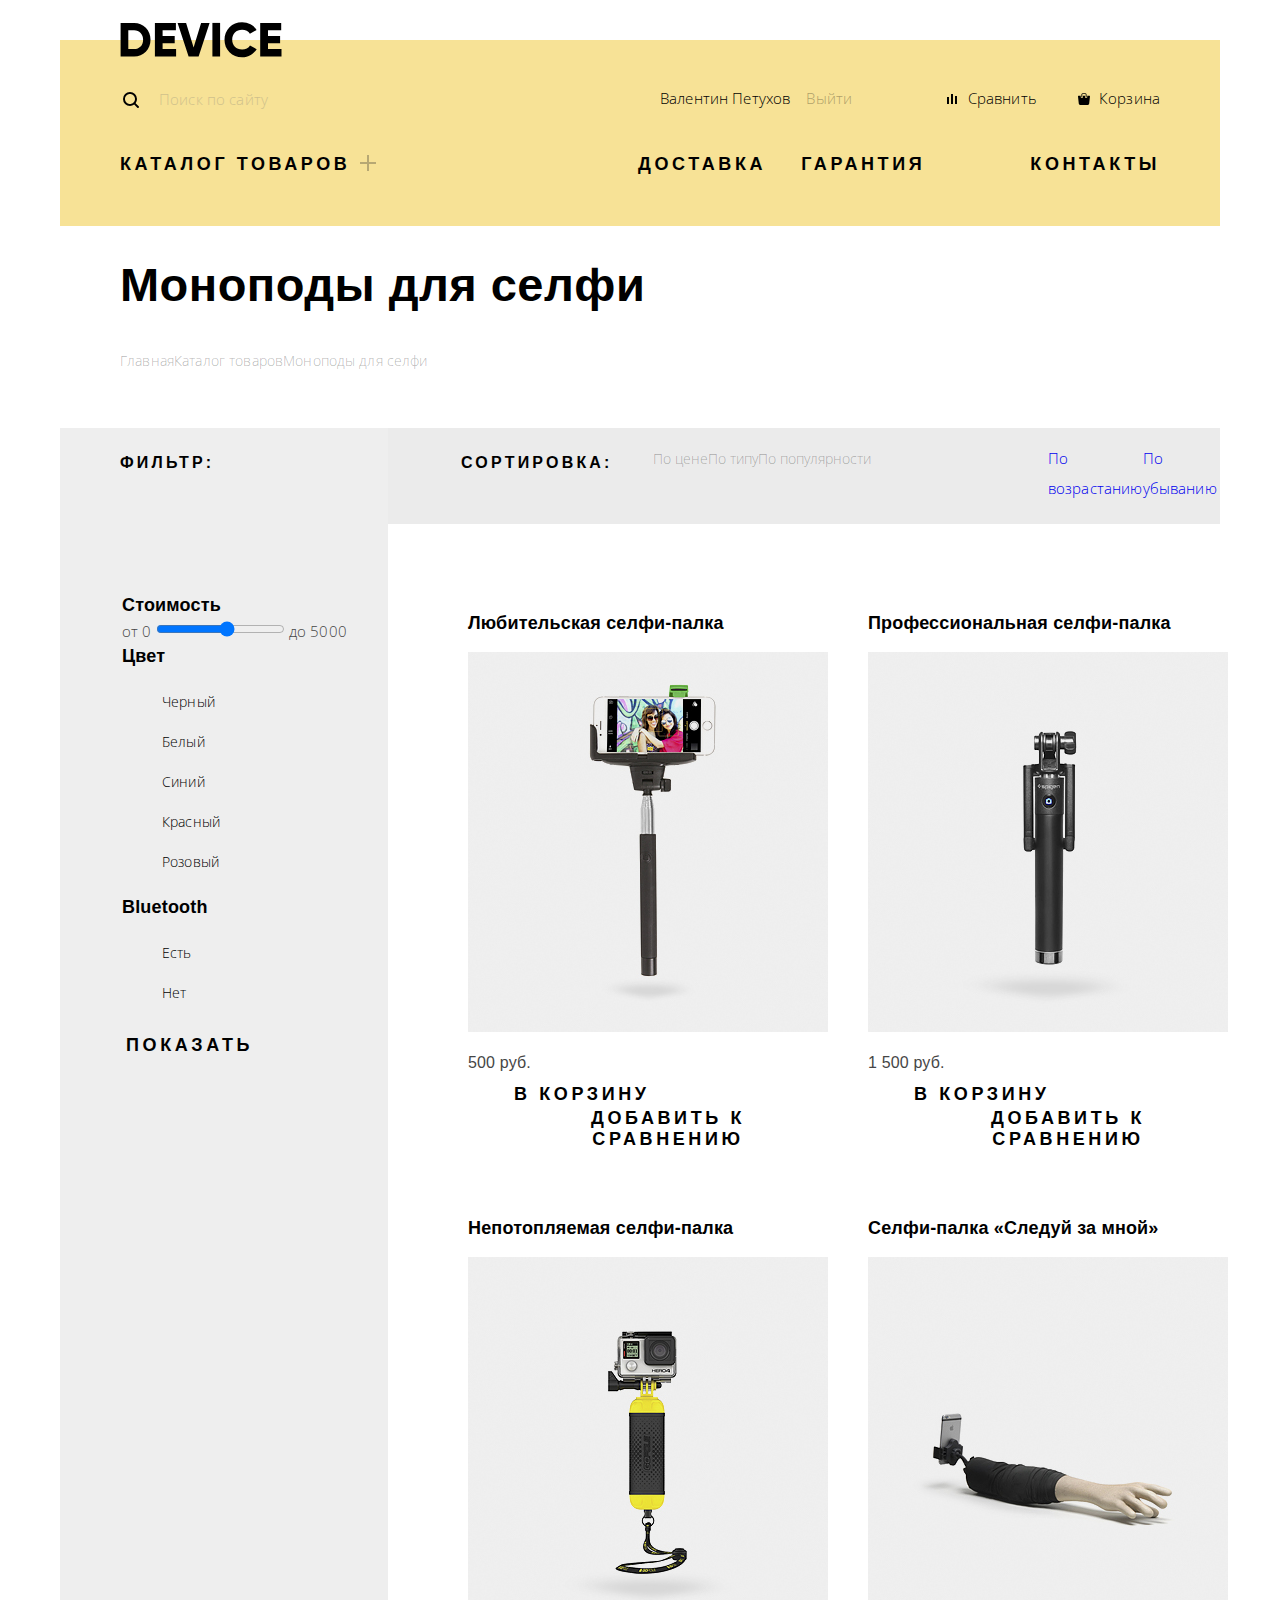
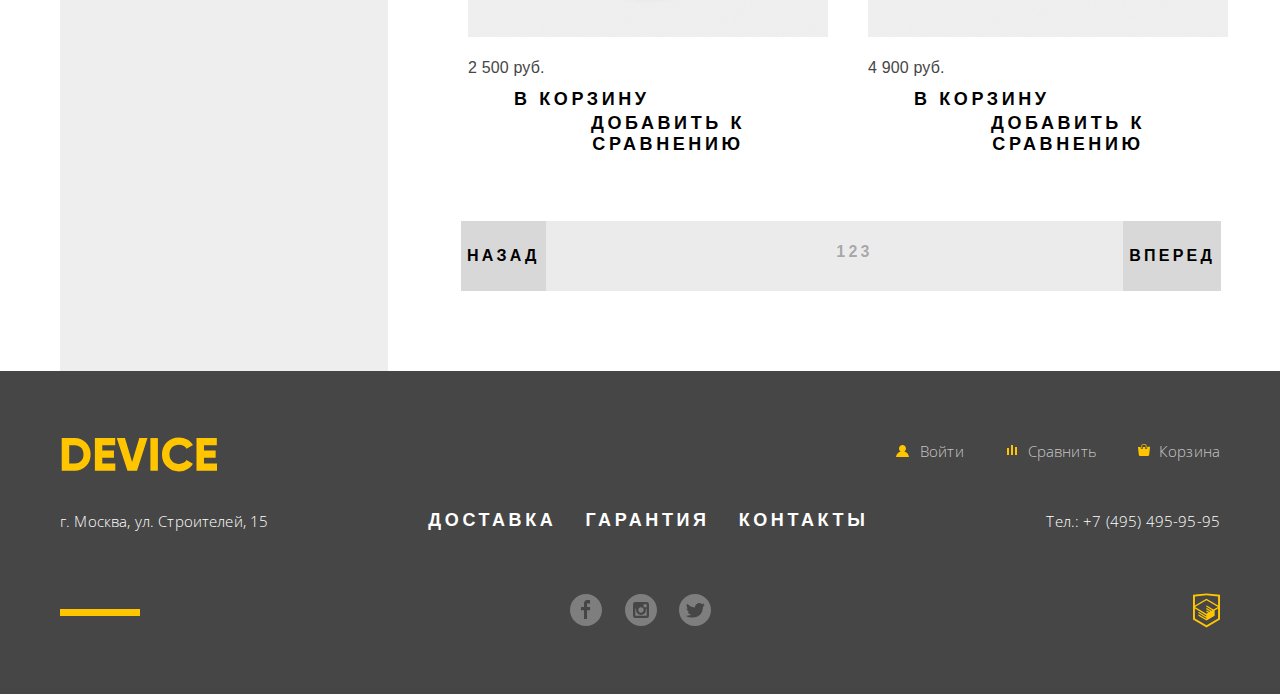
==== catalog.html @ f4dabdf2 "перенесли хедер и футер на стр каталога" ====
<!DOCTYPE html>
<html lang="ru">
  <head>
    <meta charset="utf-8">
    <title>HTML Academy: Девайс</title>
    <link href="https://fonts.googleapis.com/css?family=Open+Sans:300&amp;subset=cyrillic" rel="stylesheet">
    <link href="css/normalize.css" rel="stylesheet">
    <link href="css/style.css" rel="stylesheet">
  </head>
  <body>

    <div class="container">
      <header class="main-header header-catalog">
        <a class="header-logo" href="index.html">
          <img src="img/logo.svg" width="164" height="36" alt="Логотип магазина гаджетов «Девайс»">
        </a>
        <div class="navigation">
          <form class="search-navigation" action="https://echo.htmlacademy.ru" method="post">
            <label class="visually-hidden" for="search">Поиск по сайту</label>
            <input id="search" type="search" name="search" placeholder="Поиск по сайту">
            <button class="search">Найти</button>
          </form>
          <ul class="user-navigation">
            <li class="login">
              <a class="profile-link" href="profile.html">Валентин Петухов</a>
            </li>
            <li class="exit">
              <a href="#">Выйти</a>
            </li>
            <li class="compare">
              <a class="compare-link" href="compare.html">Сравнить</a>
            </li>
            <li class="cart">
              <a class="cart-link" href="cart.html">Корзина</a>
            </li>
          </ul>
        </div>

        <nav class="main-navigation">
          <ul class="site-navigation">
            <li class="catalog"><a class="catalog-link" href=".html">Каталог товаров</a>
              <ul class="drop-menu">
                <li><a href="virtual-reality.html">Виртуальная реальность</a></li>
                <li><a href="monopods.html">Моноподы для селфи</a></li>
                <li><a href="cameras.html">Экшн-камеры</a></li>
                <li><a href="fitness-bracelet.html">Фитнес-браслеты</a></li>
                <li class="smart-watch"><a href="smart-watch.html">Умные часы</a></li>
                <li><a href="quadrocopters.html">Квадрокоптеры</a></li>
              </ul>
            </li>
            <li class="delivery-link"><a href="delivery.html">Доставка</a></li>
            <li class="guarantee-link"><a href="guarantee.html">Гарантия</a></li>
            <li class="contacts-link"><a href="contacts.html">Контакты</a></li>
          </ul>
        </nav>
      </header>
    </div>

    <main class="container">
      <h2 class="page-title">Моноподы для селфи</h2>
      <ul class="breadcrumbs">
        <li><a href="index.html">Главная</a></li>
        <li><a href="catalog.html">Каталог товаров</a></li>
        <li class="breadcrumbs-current">Моноподы для селфи</li>
      </ul>

      <div class="catalog-container">
        <section class="filtrs">
          <h3 class="filtrs-title">Фильтр:</h3>
          <form class="filter" method="get" action="https://echo.htmlacademy.ru">
            <div class="filter-container">
              <fieldset>
                <legend>Стоимость</legend>
                от 0 <input type="range" id="price" name="price" min="0" max="9000" step="5000"> до 5000
              </fieldset>
              <fieldset>
                <legend>Цвет</legend>
                <ul>
                  <li class="filter-option">
                    <input class="visually-hidden filter-input filter-input-checkbox" type="checkbox" name="black" id="filter-black" checked>
                    <label for="filter-black">Черный</label>
                  </li>
                  <li class="filter-option">
                    <input class="visually-hidden filter-input filter-input-checkbox" type="checkbox" name="white" id="filter-white">
                    <label for="filter-white">Белый</label>
                  </li>
                  <li class="filter-option">
                    <input class="visually-hidden filter-input filter-input-checkbox" type="checkbox" name="blue" id="filter-blue" checked>
                    <label for="filter-blue">Синий</label>
                  </li>
                  <li class="filter-option">
                    <input class="visually-hidden filter-input filter-input-checkbox" type="checkbox" name="red" id="filter-red" checked>
                    <label for="filter-red">Красный</label>
                  </li>
                  <li class="filter-option">
                    <input class="visually-hidden filter-input filter-input-checkbox" type="checkbox" name="pink" id="filter-pink">
                    <label for="filter-pink">Розовый</label>
                  </li>
                </ul>
              </fieldset>
              <fieldset>
                <legend>Bluetooth</legend>
                <ul>
                  <li class="filter-option">
                    <input class="visually-hidden filter-input filter-input-radio" type="radio" name="Bluetooth-option" value="yes" id="filter-yes" checked>
                    <label for="filter-yes">Есть</label>
                  </li>
                  <li class="filter-option">
                    <input class="visually-hidden filter-input filter-input-radio" type="radio" name="Bluetooth-option" value="no" id="filter-no">
                    <label for="filter-no">Нет</label>
                  </li>
                </ul>
              </fieldset>
              <button type="submit" class="filter-button">Показать</button>
            </div>
          </form>
        </section>

        <div class="catalog-section">
          <section class="sort">
            <h3 class="filtrs-title">Сортировка:</h3>
            <ul class="sort-list">
              <li class="on-price"><a href="#">По цене</a></li>
              <li class="on-type"><a href="#">По типу</a></li>
              <li class="on-popularity"><a href="#">По популярности</a></li>
            </ul>
            <ul class="sort-list-min">
              <li class="max"><a href="#">По возрастанию</a></li>
              <li class="min"><a href="#">По убыванию</a></li>
            </ul>
          </section>

          <section class="catalog">
          <h3 class="visually-hidden">Моноподы для селфи</h3>
            <ul class="catalog-list">
              <li class="catalog-item">
                <a href="catalog-item.html">
                  <h3 class="device">Любительская селфи-палка</h3>
                  <p class="catalog-item-image">
                    <img src="img/item-1.jpg" width="360" height="380" alt="Любительская селфи-палка">
                  </p>
                </a>
                <span class="price">500 руб.</span>
                <ul class="catalog-hover">
                  <li><button class="catalog-cart">В корзину</button></li>
                  <li><button class="catalog-compare">Добавить к сравнению</button></li>
                </ul>
              </li>
              <li class="catalog-item">
                <a href="catalog-item.html">
                  <h3 class="device">Профессиональная селфи-палка</h3>
                  <p class="catalog-item-image">
                    <img src="img/item-2.jpg" width="360" height="380" alt="Профессиональная селфи-палка">
                  </p>
                </a>
                <span class="price">1 500 руб.</span>
                <ul class="catalog-hover">
                   <li><button class="catalog-cart">В корзину</button></li>
                   <li><button class="catalog-compare">Добавить к сравнению</button></li>
                </ul>
              </li>
              <li class="catalog-item">
                <a href="catalog-item.html">
                  <h3 class="device">Непотопляемая селфи-палка</h3>
                  <p class="catalog-item-image">
                    <img src="img/item-3.jpg" width="360" height="380" alt="Непотопляемая селфи-палка">
                  </p>
                </a>
                <span class="price">2 500 руб.</span>
                <ul class="catalog-hover">
                  <li><button class="catalog-cart">В корзину</button></li>
                  <li><button class="catalog-compare">Добавить к сравнению</button></li>
                </ul>
              </li>
              <li class="catalog-item">
                <a href="catalog-item.html">
                  <h3 class="device">Селфи-палка «Следуй за мной»</h3>
                  <p class="catalog-item-image">
                    <img src="img/item-4.jpg" width="360" height="380" alt="Селфи-палка «Следуй за мной»">
                  </p>
                </a>
                <span class="price">4 900 руб.</span>
                <ul class="catalog-hover">
                  <li><button class="catalog-cart">В корзину</button></li>
                  <li><button class="catalog-compare">Добавить к сравнению</button></li>
                </ul>
              </li>
            </ul>
            <div class="pagination-container">
              <button class="pagination-menu">НАЗАД</button>
              <ul class="pagination-list">
                <li class="pagination-item pagination-item-current"><a>1</a></li>
                <li class="pagination-item"><a href="#">2</a></li>
                <li class="pagination-item"><a href="#">3</a></li>
              </ul>
              <button class="pagination-menu">ВПЕРЕД</button>
            </div>
          </section>
        </div>
      </div>
    </main>

    <footer class="main-footer">
        <div class="container">
          <div class="first-line">
            <a class="footer-logo">
              <img src="img/logo_footer.svg" width="160" height="35" alt="Логотип магазина гаджетов «Девайс»">
            </a>
            <ul class="footer-user-navigation">
              <li class="login">
                <a class="login-link-footer" href="login.html">Войти</a>
              </li>
              <li class="compare">
                <a class="compare-link-footer" href="compare.html">Сравнить</a>
              </li>
              <li class="cart">
                <a class="cart-link-footer" href="cart.html">Корзина</a>
              </li>
            </ul>
          </div>
          <div class="second-line">
            <p class="footer-contact">г. Москва, ул. Строителей, 15</p>
            <ul class="footer-site-navigation">
              <li><a href="delivery.html">Доставка</a></li>
              <li><a href="guarantee.html">Гарантия</a></li>
              <li><a href="contacts.html">Контакты</a></li>
            </ul>
            <p class="footer-contact-phone">Тел.: +7 (495) 495-95-95</p>
          </div>
          <div class="third-line">
            <ul class="footer-social">
              <li>
                <a class="social-button" href="#"><span class="visually-hidden">Фейсбук</span>
                  <img src="img/fb.svg" width="32" height="32">
                </a>
              </li>
              <li>
                <a class="social-button" href="#"><span class="visually-hidden">Инстаграм</span>
                  <img src="img/instagram.svg" width="32" height="32">
                </a>
              </li>
              <li>
                <a class="social-button" href="#"><span class="visually-hidden">Твиттер</span>
                  <img src="img/twitter.svg" width="32" height="32">
                </a>
              </li>
            </ul>
            <a class="html-academy" href="https://htmlacademy.ru">
              <img src="img/logo-html.svg" width="27" height="35" alt="HTML Academy">
            </a>
          </div>
        </div>
    </footer>
  </body>
</html>
---- css/style.css ----
@font-face {
    font-family: 'gilroyextrabold';
    src: url('../fonts/gilroyextrabold-webfont.woff2') format('woff2');
    font-weight: normal;
    font-style: normal;
}

@font-face {
    font-family: 'gilroylight';
    src: url('../fonts/gilroylight-webfont.woff2') format('woff2');
    font-weight: normal;
    font-style: normal;
}

body {
  margin: 0;
  padding: 0;

  font-family: "Open Sans", Tahoma, sans-serif;
  font-size: 15px;
  letter-spacing: 0.01em;
  line-height: 30px;
  font-weight: 300;
  color: #464646;

  background-color: #ffffff;
}

a {
  text-decoration: none;
}

.visually-hidden,
input[type="checkbox"].visually-hidden,
input[type="radio"].visually-hidden {
  position: absolute;

  width: 1px;
  height: 1px;
  margin: -1px;
  border: 0;
  padding: 0;

  white-space: nowrap;

  clip-path: inset(100%);
  clip: rect(0 0 0 0);
  overflow: hidden;
}

.container {
  position: relative;

  width: 1160px;
  margin-left: auto;
  margin-right: auto;
  margin-bottom: 0;
  padding-left: 20px;
  padding-right: 20px;
}

.main-header {
  display: flex;
  flex-direction: column;

  margin-top: 40px;
  padding-left: 60px;
  padding-right: 60px;
  background-color: #f7e296;
  height: 299px;
}

.header-catalog {
  height: 186px;
}

.header-logo {
  margin-top: -18px;
  margin-bottom: 22px;
  width: 164px;
  height: 36px;
}

.navigation {
  display: flex;
  justify-content: space-between;
  margin: 0;
  margin-bottom: 25px;
}

.search-navigation {
  position: relative;

  display: flex;
  justify-content: space-between;
  width: 441px;
  white-space: nowrap;
}

.search-navigation input {
  height: 49px;
  width: 356px;
  margin: 0;
  padding-top: 2px;
  padding-left: 39px;
  padding-bottom: 11px;
  border: 0;

  font-family: "Open Sans", Tahoma, sans-serif;
  font-size: 15px;
  letter-spacing: 0.01em;
  line-height: 36px;
  font-weight: 300;
  opacity: 0.3;
  border-bottom: 2px solid transparent;
  background-color: transparent;
}

.search-navigation::before {
  content: "";

  position: absolute;
  top: 12px;
  left: 3px;

  width: 16px;
  height: 16px;

  background-image: url('../img/search.svg');
  background-repeat: no-repeat;
  background-position: 0 0;
}

.search-navigation input:hover {
  opacity: 0.6;
  border-bottom: 2px solid transparent;
}

.search-navigation input:focus {
  opacity: 1;
  border-bottom: 2px solid #000000;
  outline: none;
}

.search-navigation input[type="search"]:focus + .search {
  display: block;
}

.navigation button {
  display: none;

  height: 49px;
  width: 85px;
  padding: 0;
  margin: 0;
  border: 2px solid #000000;
  border-radius: 0;
  background-color: inherit;
}

.navigation button:hover {
  display: block;

  color: #ffffff;
  background-color: #000000;
  outline: none;
}

.navigation button:focus {
  display: block;

  color: rgba(255, 255, 255, 0.3);
  background-color: #000000;
  outline: none;
}

.user-navigation {
  display: flex;
  justify-content: space-between;
  flex-wrap: wrap;
  width: 500px;
  margin: 0;
  padding: 0;
  font-size: 15px;
  line-height: 36px;
  color: #000000;
}

.login-link {
  position: relative;
  padding-left: 25px;
}

.login-link::before {
  content: "";

  position: absolute;
  top: 13px;
  left: 0px;

  width: 13px;
  height: 12px;

  background-image: url('../img/user.svg');
  background-repeat: no-repeat;
  background-position: 0 0;
}

.login {
  margin-right: 16px;
}

.exit {
  margin-right: 16px;
  opacity: 0.3;
}

.compare-link {
  position: relative;
  padding-left: 27px;
}

.compare {
  margin-left: auto;
}

.compare-link::before {
  content: "";

  position: absolute;
  top: 14px;
  left: 6px;

  width: 10px;
  height: 10px;

  background-image: url('../img/compare.svg');
  background-repeat: no-repeat;
  background-position: 0 0;
}

.cart-link {
  position: relative;
  padding-left: 25px;
}

.cart {
  margin-left: 37px;
}

.cart-link::before {
  content: "";

  position: absolute;
  top: 13px;
  left: 4px;

  width: 12px;
  height: 12px;

  background-image: url('../img/cart.svg');
  background-repeat: no-repeat;
  background-position: 0 0;
}

.compare-link:hover::before,
.cart-link:hover::before,
.login-link:hover::before {
  opacity: 0.6;
}

.compare-link:hover::before,
.cart-link:hover::before,
.login-link:focus::before {
  opacity: 0.3;
}

.main-navigation {
  margin-bottom: 38px;

  font-family: "Gilroy", Tahoma, sans-serif;
  font-size: 18px;
  letter-spacing: 0.2em;
  line-height: normal;
  font-weight: 800;
  text-transform: uppercase;
  color: #000000;
}

.site-navigation {
  display: flex;
  justify-content: space-between;
  flex-wrap: wrap;
  padding: 0;
  margin: 0 auto;
}

.main-navigation li {
  white-space: nowrap;
}

.catalog-link {
  padding-right: 30px;
}

.catalog {
  position: relative;
  margin-right: auto;
}

.delivery-link {
  margin-left: 35px;

}

.guarantee-link  {
  margin-left: 35px;
}

.contacts-link {
  margin-left: 105px;
}

.catalog-link::after {
  content: "";

  position: absolute;
  top: 1px;
  right: 4px;

  width: 16px;
  height: 16px;

  background-image: url('../img/plus.svg');
  background-repeat: no-repeat;
  background-position: 0 0;
  opacity: 0.3;
}

.site-navigation .drop-menu {
  position: absolute;
  top: 20px;
  left: -60px;
  z-index: 3;

  display: flex;
  flex-direction: column;
  flex-wrap: wrap;
  align-items: stretch;
  align-content: flex-start;

  width: 1160px;
  height: 140px;

  margin: 0;
  padding: 0;
  padding-top: 25px;
  background: #f7e296;

  font-family: "Open Sans", Tahoma, sans-serif;
  font-size: 15px;
  letter-spacing: 0.01em;
  line-height: 36px;
  font-weight: 300;
}

.main-navigation > ul > li .drop-menu {
  display: none;
}

.smart-watch {
  margin-bottom: 40px;
}

.drop-menu li {
  margin-left: 60px;
}

.drop-menu a {
  display: flex;
  letter-spacing: normal;
  text-transform: none;
}

.main-navigation > ul > li:hover .drop-menu {
    display: flex;
}

.search-navigation,
.site-navigation,
.user-navigation,
.drop-menu {
  list-style: none;
}

.site-navigation a,
.user-navigation a,
.drop-menu a {
  display: block;
  color: #000000;
}

.site-navigation a:hover,
.user-navigation a:hover,
.search-navigation a:hover {
  color: rgba(0, 0, 0, 0.6);
}

.site-navigation a:focus,
.user-navigation a:focus {
  color: rgba(0, 0, 0, 0.3);
}

.search-navigation a:focus {
  color: rgba(0, 0, 0, 1);
}

.slide b {
  font-family: "Gilroy", Tahoma, sans-serif;
  font-size: 47px;
  line-height: normal;
  font-weight: 800;
  letter-spacing: 0.01em;
  color: #000000;
}

.slider-text p,
.info p,
.company p {
  font: inherit;
}

.slider {

  display: flex;
  justify-content: flex-end;
  width: 1160px;
  margin: 0 auto;

  margin-top: -112px;
  margin-bottom: 98px;
}

.slide {
  display: none;
}

.slider-text  {
  display: block;
  width: 560px;
  padding: 0;
  margin-top: 80px;
}

.slider-text p {
  margin-top: 16px;;
  margin-right: 70px;
  margin-bottom: 43px;
}

.slide-thirst img {
  margin-left: 85px;
  margin-right: 125px;
}

.slide-second img {
  margin-left: 116px;
  margin-right: 132px;
}

.slide-third img {
  margin-top: 65px;
  margin-left: 26px;
  margin-right: 40px;
}

.slider-title {
  position: relative;
  z-index: 2;

  margin-top: 80px;
}

.slider-title::after {
  content: "";

  position: absolute;
  top: -42px;
  left: 0;

  width: 100px;
  height: 7px;

  background-color: #ffffff;
}

.number {
  position: absolute;
  top: -12px;
  right: 68px;

  font-family: "Gilroy", Tahoma, sans-serif;
  font-size: 179px;
  line-height: 179px;
  font-weight: 800;
  color: #ffffff;
}

.navigation-slider {
  position: absolute;
  bottom: 154px;
  right: 80px;

  display: flex;
  margin: 0;

  font-size: 0;
}

.navigation-slider label {
  display: inline-block;

  width: 12px;
  height: 12px;
  margin-right: 22px;

  background-image: url('../img/radio-off.svg');
  cursor: pointer;
}

.table {
  display: flex;
}

.table ul {
  width: 160px;
  padding: 0;

  list-style: none;
}

.table .weight {
  width: 140px;
}

.table .stroke2 {
  margin-bottom: 11px;
}

.slider-text .button {
  width: 210px;
  margin: 0;
  margin-bottom: 37px;
}

.button {
  position: relative;
  display: inline-block;
  padding: 9px 5px;

  font-family: "Gilroy", Tahoma, sans-serif;
  font-size: 18px;
  line-height: normal;
  letter-spacing: 0.2em;
  font-weight: 800;
  color: rgba(0, 0, 0, 1);
  vertical-align: middle;
  text-align: center;
  text-transform: uppercase;

  text-decoration: none;
}

.button::before {
  content: "";

  position: absolute;
  top: 40%;
  left: 0;
  z-index: -1;
  width: 100%;
  height: 8px;
  background-color: #f0c52e;
  transition: all 0.2s ease-in-out;
}

.button:hover::before {
  display: inline-block;

  top: 0;
  height: 100%;
}

.button:focus {
  display: inline-block;

  color: rgba(0, 0, 0, 0.3);
}

.stroke1 {
  font-size: 13px;
  line-height: 20px;
  font-weight: 300;
  color: inherit;
}

.stroke2 {
  font-family: "Gilroy", Tahoma, sans-serif;
  font-size: 36px;
  line-height: normal;
  font-weight: 300;
  color: #000000;
}

#product-1:checked ~ .container #slide1,
#product-2:checked ~ .container #slide2,
#product-3:checked ~ .container #slide3 {
  display: flex;
}

#product-1:checked ~ .container label[for="product-1"],
#product-2:checked ~ .container label[for="product-2"],
#product-3:checked ~ .container label[for="product-3"] {
  background-image: url('../img/radio-on.svg');
}

.main-index input {
  display: none;
}

.catalog-icon-list {
  display: flex;
  justify-content: space-between;
  align-items: flex-start;

  position: relative;
  top:0;

  margin: 0;
  padding: 0;
  list-style: none;
}

.icon1::before {
  content: "";

  position: absolute;
  top: 0px;
  z-index: 1;

  width: 160px;
  height: 160px;

  background-image: url('../img/popular-1.svg');
  background-repeat: no-repeat;
  background-position: 50% 50% ;
}

.icon2::before {
  content: "";

  position: absolute;
  top: 0px;
  z-index: 1;

  width: 160px;
  height: 160px;

  background-image: url('../img/popular-2.svg');
  background-repeat: no-repeat;
  background-position: 50% 100% ;
}

.icon3::before {
  content: "";

  position: absolute;
  top: 0px;
  z-index: 1;

  width: 160px;
  height: 160px;

  background-image: url('../img/popular-3.svg');
  background-repeat: no-repeat;
  background-position: 55% 52% ;
}

.icon4::before {
  content: "";

  position: absolute;
  top: 0px;
  z-index: 1;

  width: 160px;
  height: 160px;

  background-image: url('../img/popular-4.svg');
  background-repeat: no-repeat;
  background-position: 50% 54% ;
}

.icon5::before {
  content: "";

  position: absolute;
  top: 0px;
  z-index: 1;

  width: 160px;
  height: 160px;

  background-image: url('../img/popular-5.svg');
  background-repeat: no-repeat;
  background-position: 53% 52% ;
}

.icon6::before {
  content: "";

  position: absolute;
  top: 0px;
  z-index: 1;

  width: 160px;
  height: 160px;

  background-image: url('../img/popular-6.svg');
  background-repeat: no-repeat;
  background-position: 50% 55% ;
}

.catalog-icon-list h3 {
  order: 2;

  margin-top: 0;

  font-family: "Gilroy", Tahoma, sans-serif;
  font-size: 18px;
  letter-spacing: 0.01em;
  line-height: normal;
  font-weight: 800;
  vertical-align: top;
  list-style: none;
}

.catalog-icon-categories div {
  order: 1;
  margin-bottom: 35px;

  width: 160px;
  height: 160px;
  background-color: #f0c52e;
  opacity: 0.5;
}

.catalog-icon-categories {
  margin-left: 40px;
  margin-bottom: 85px;
}

.catalog-icon-categories:first-child {
  margin-left: 0;
}

.catalog-icon-categories a {
  display: flex;
  flex-direction: column;

  width: 160px;
  margin-bottom: 0;
  color: #000000;
}

.catalog-icon-categories a:hover::before {
  background-color: #f0c52e;
}

.catalog-icon-categories a:focus {
  opacity: 0.3;
}

.info {
  position: relative;
  min-height: 288px;
  margin-top: 80px;
  margin-bottom: 95px;
  padding: 0;
  background-color: #e5e5e5;
}

.info-block {
  display: flex;
  justify-content: space-between;
  position: relative;
}

.info-navigation {
  position: relative;
  width: 280px;

  margin-top: -20px;


  font-family: "Gilroy", Tahoma, sans-serif;
  font-size: 18px;
  letter-spacing: 0.2em;
  line-height: normal;
  font-weight: 800;
  text-transform: uppercase;
  color: #000000;
}


.info-about-us {
  display: none;
  position: relative;
  width: 760px;
  margin-top: -32px;
  margin-left: 120px;
}

.info-navigation label {
  z-index: 1;
  min-width: 125px;
  max-width: 250px;
  min-height: 20px;
  padding-left: 20px;
  padding-right: 20px;

  margin-bottom: 25px;
  background-color: transparent;
  border: none;
  outline: none;
  cursor: pointer;
}

#info-button-1:checked ~ .info #delivery,
#info-button-2:checked ~ .info #warranty,
#info-button-3:checked ~ .info #credit {
  display: block;
}

#info-button-1:checked ~ .info label[for=info-button-1],
#info-button-2:checked ~ .info label[for=info-button-2],
#info-button-3:checked ~ .info label[for=info-button-3] {
    color: #f7e184;
}

#info-button-1:checked ~ .info label[for=info-button-1]::before,
#info-button-2:checked ~ .info label[for=info-button-2]::before,
#info-button-3:checked ~ .info label[for=info-button-3]::before {
  top: 0;
  width: 280px;
  height: 100%;
  background-color: #000000;
}

.info-navigation::before {
  content: "";

  position: absolute;
  top: -80px;
  left: 277px;
  width: 7px;
  height: 319px;
  background-color: #000000;
}

.info-about {
  margin: 0;
  margin-bottom: 25px;

  font-family: "Gilroy", Tahoma, sans-serif;
  font-size: 47px;
  letter-spacing: 0.01em;
  line-height: normal;
  font-weight: 800;
  color: #000000;
}

.info-about-us p {
  width: 440px;
}

.delivery-icon {
  position: absolute;
  top: 17px;
  left: 558px;
  width: 136px;
  height: 164px;
  background-image: url('../img/delivery.svg');
  background-repeat: no-repeat;
}

.warranty-icon {
  position: absolute;
  top:0;
  left: 568px;
  width: 171px;
  height: 195px;
  background-image: url('../img/warranty.svg');
  background-repeat: no-repeat;
}

.credit-icon {
  position: absolute;
  top:0;
  left: 568px;
  width: 156px;
  height: 188px;
  background-image: url('../img/credit.svg');
  background-repeat: no-repeat;
}

.logotypes-fabricator {
  position: relative;
  display: flex;
  justify-content: space-between;
  flex-direction: row;
  padding: 0;
  margin-bottom: 86px;
  list-style: none;
}

.logotype-1::before {
  content: "";
  display: none;

  position: absolute;
  top: 0px;

  width: 260px;
  height: 100px;

  background-image: url('../img/logo-1_hover.png');
  background-repeat: no-repeat;
}

.logotype-2::before {
  content: "";
  display: none;

  position: absolute;
  top: 0px;

  width: 260px;
  height: 100px;

  background-image: url('../img/logo-2_hover.png');
  background-repeat: no-repeat;
}

.logotype-3::before {
  content: "";
  display: none;

  position: absolute;
  top: 0px;

  width: 260px;
  height: 100px;

  background-image: url('../img/logo-3_hover.png');
  background-repeat: no-repeat;
}

.logotype-4::before {
  content: "";
  display: none;

  position: absolute;
  top: 0px;

  width: 260px;
  height: 100px;

  background-image: url('../img/logo-4_hover.png');
  background-repeat: no-repeat;
}

.logotype-1:hover::before,
.logotype-2:hover::before,
.logotype-3:hover::before,
.logotype-4:hover::before {
  display: block;
}

.about-us-title {
  position: relative;
  margin-top: 44px;
  margin-bottom: 38px;

  font-family: "Gilroy", Tahoma, sans-serif;
  font-size: 47px;
  letter-spacing: 0.01em;
  line-height: normal;
  font-weight: 800;
  color: #000000;
}

.about-us-title::after {
  content: "";

  position: absolute;
  top: -46px;
  left: 0;

  width: 80px;
  height: 7px;

  background-color: #000000;
}

.company {
  display: flex;
  justify-content: space-between;
  padding: 0;
  margin-bottom: 80px;
}

.about-us {
  width: 560px;
  padding-right: 75px;
}

.contacts {
  width: 560px;
  margin-left: 40px;
}

.about-us p {
  margin-bottom: 30px;
}

.contacts p {
  margin-bottom: 38px;
}

.about-us ul {
  margin-top: 66px;
  margin-bottom: 55px;
}

.list {
  padding-left: 35px;

  font-family: "Gilroy", Tahoma, sans-serif;
  font-size: 16px;
  letter-spacing: 0;
  line-height: 40px;
  font-weight: 800;
  color: #000000;
  list-style: none;
}

.list li {
  position: relative;
}

.list li::before {
  content: "";

  position: absolute;
  top: 11px;
  left: -38px;

  width: 18px;
  height: 18px;

  background-image: url('../img/bulit.svg');
  background-repeat: no-repeat;
}
.contacts img {
  margin-bottom: 61px;
}

.about-us-button {
  min-width: 250px;
  max-width: 560px;
}





.page-title {
  margin-top: 44px;
  margin-bottom: 34px;
  margin-left: 60px;
  padding: 0;

  font-family: "Gilroy", Tahoma, sans-serif;
  font-size: 47px;
  letter-spacing: 0.01em;
  font-weight: 800;
  color: #000000;

  /* Временно для сетки */
  min-height: 42px;
}

.breadcrumbs {
  display: flex;
  justify-content: flex-start;
  margin-left: 60px;
  margin-top: 0;
  margin-bottom: 52px;
  padding: 0;

  font-family: "Open Sans", Tahoma, sans-serif;
  font-size: 14px;
  letter-spacing: 0.01em;
  font-weight: 300;
  color: rgba(0, 0, 0, 0.3);
  list-style: none;
}

.breadcrumbs a {
  color: rgba(0, 0, 0, 0.3);
}

.breadcrumbs a:hover {
  color: rgba(0, 0, 0, 0.6);
}

.breadcrumbs a:focus {
  color: rgba(0, 0, 0, 0.1);
}

.catalog-container {
  display: flex;
  justify-content: space-between;
}

.filtrs {
  width: 328px;
  padding-left: 60px;
  background-color: #eeeeee;

  /* Временно для сетки */
  min-height: 1287px;
}

.catalog-section {
  width: 832px;

  /* Временно для сетки */
  min-height: 1287px;
}

.filtrs-title {
  height: 70px;
  margin-top: 0;
  margin-bottom: 0;
  padding-top: 26px;

  font-family: "Gilroy", Tahoma, sans-serif;
  font-size: 16px;
  letter-spacing: 0.2em;
  line-height: normal;
  font-weight: 800;
  text-transform: uppercase;
  color: #000000;
}

.filter fieldset {
  border: none;
}

.filter legend {
  font-family: "Gilroy", Tahoma, sans-serif;
  font-size: 18px;
  letter-spacing: 0.01em;
  line-height: normal;
  font-weight: 800;
  color: #000000;
}

.filter-option label {
  font-size: 14px;
  letter-spacing: 0.01em;
  line-height: 40px;
  font-weight: 300;
  color: #000000;
}

.filter-option {
  margin-top: 0;
  padding: 0;
  list-style: none;
}

.filter-container fieldset {
  margin-top: 0;
  padding: 0;
}

.filter {
  margin-left: 0;
  margin-top: 71px;
  padding: 0;
}

.filter-input:hover {
  opacity: 0.6;
}

.filter-input:disabled + label {
  color: rgba(166, 166, 166);
}

.sort {
  display: flex;
  justify-content: space-between;
  margin: 0;
  padding-left: 73px;
  background-color: rgba(0, 0, 0, 0.08);
}

.sort-list a {
  font-size: 14px;
  letter-spacing: 0;
  line-height: 18px;
  font-weight: 300;
  color: rgba(0, 0, 0, 0.3);
}

.sort-list a:hover {
  color: rgba(0, 0, 0, 0.6);
}

.sort-list a:focus {
  color: rgba(0, 0, 0, 1);
}

.sort-list {
  display: flex;
  justify-content: flex-start;
  width: 500px;
  padding: 0;
  margin-left: 40px;
  list-style: none;
}

.sort-list-min {
  display: flex;
  justify-content: flex-end;
  padding: 0;
  list-style: none;
}

.catalog-list {
  display: flex;
  justify-content: space-between;
  flex-wrap: wrap;
  width: 760px;
  margin-left: 40px;
  margin-top: 71px;
  list-style: none;
}

.catalog-item-image {
  width: 360px;
  height: 380px;
  background-color: #ececec;
}

.catalog-item {
  width: 360px;
  margin-bottom: 50px;

  /* Временно для сетки */
  min-height: 457px;
}

.catalog-item h3 {
  font-family: "Gilroy", Tahoma, sans-serif;
  font-size: 18px;
  letter-spacing: 0.01em;
  line-height: normal;
  font-weight: 800;
  text-transform: none;
  color: #000000;
}

.price {
  font-family: "Gilroy", Tahoma, sans-serif;
  font-size: 16px;
  letter-spacing: 0.01em;
  line-height: normal;
  font-weight: 300;
  color: #464646;
  text-align: right;
}

.catalog-item:hover {
  background-color: rgba(238, 238, 238, 0.7);
}

.filter-button,
.catalog-hover button {
  font-family: "Gilroy", Tahoma, sans-serif;
  font-size: 18px;
  letter-spacing: 0.2em;
  font-weight: 800;
  color: rgba(0, 0, 0, 1);
  text-align: center;
  vertical-align: middle;
  text-transform: uppercase;
  border: none;
  border-radius: 0;
  background-color: inherit;
}

.filter-button:hover,
.catalog-hover button:hover {
  color: rgba(0, 0, 0);
  background-color: #f7e296;
}

.filter-button:focus,
.catalog-hover button:focus {
  color: rgba(0, 0, 0, 0.3);
  background-color: #f7e296;
}

.catalog-compare {
  font-size: 13px;
  letter-spacing: 0.01em;
  font-weight: 300;
  color: rgba(0, 0, 0, 0.5);
  text-align: center;
  vertical-align: middle;
  border: none;
  border-radius: 0;
  background-color: inherit;
}

.catalog-compare:hover {
  color: rgba(0, 0, 0);
}

.catalog-compare:focus {
  color: rgba(0, 0, 0, 0.2);
}

.catalog-hover,
.pagination-menu,
.pagination-item {
  list-style: none;
}

.pagination-container {
  display: flex;
  justify-content: space-between;
  width: 760px;
  padding: 0;
  margin-left: 73px;
  margin-bottom: 80px;
  background-color: rgba(0, 0, 0, 0.08);

  /* Временно для сетки */
  min-height: 70px;
}

.pagination-list {
  display: flex;
  justify-content: space-between;
}

.pagination-item a {
  font-family: "Gilroy", Tahoma, sans-serif;
  font-size: 16px;
  letter-spacing: 0.2em;
  line-height: normal;
  font-weight: 800;
  color: rgba(0, 0, 0, 0.3);
}

.pagination-item a:hover {
  color: rgba(0, 0, 0, 0.6)
}

.pagination-item a:focus {
  color: rgba(0, 0, 0, 1)
}

.pagination-item a:active {
  color: rgba(0, 0, 0, 1)
}

.pagination-menu {
  font-family: "Gilroy", Tahoma, sans-serif;
  font-size: 16px;
  letter-spacing: 0.2em;
  line-height: normal;
  font-weight: 800;
  color: rgba(0, 0, 0, 1);
  border: none;
  border-radius: 0;
  background-color: inherit;
}

.pagination-menu:hover {
  background-color: rgba(0, 0, 0, 0.08);
}

.pagination-menu:focus {
  color: rgba(0, 0, 0, 0.3);
  background-color: rgba(0, 0, 0, 0.08);
}




.main-footer {
  min-height: 261px;
  padding-top: 62px;
  color: #ffffff;
  background-color: #464646;
}

.first-line {
  display: flex;
  justify-content: space-between;
  margin-bottom: 25px;

  /* Временно для сетки */
  min-height: 36px;
}

.footer-logo {
  margin-top: 4px;
}

.footer-user-navigation,
.footer-site-navigation {
  list-style: none;
}

.footer-user-navigation {
  width: 328px;
  display: flex;
  justify-content: space-between;
  padding: 0;
  margin: 0;

  font-size: 15px;
  line-height: 36px;
  text-align: right;
}

.footer-user-navigation a {
  color: rgba(255, 255, 255, 0.7);
}

.footer-user-navigation a:hover {
  color: #ffffff;
}

.footer-user-navigation a:focus {
  color: rgba(255, 255, 255, 0.3);
}

.login-link-footer {
  position: relative;
  padding-left: 28px;
}

.login-link-footer::before {
  content: "";

  position: absolute;
  top: 4px;
  left: 4px;

  width: 13px;
  height: 12px;

  background-image: url('../img/user_footer.svg');
  background-repeat: no-repeat;
  background-position: 0 0;
}

.compare-link-footer {
  position: relative;
  padding-left: 27px;
}

.compare-link-footer::before {
  content: "";

  position: absolute;
  top: 4px;
  left: 6px;

  width: 10px;
  height: 10px;

  background-image: url('../img/compare_footer.svg');
  background-repeat: no-repeat;
  background-position: 0 0;
}

.cart-link-footer {
  position: relative;
  padding-left: 25px;
}

.cart-link-footer::before {
  content: "";

  position: absolute;
  top: 3px;
  left: 4px;

  width: 12px;
  height: 12px;

  background-image: url('../img/cart_footer.svg');
  background-repeat: no-repeat;
  background-position: 0 0;
}

.compare-link-footer:hover::before,
.cart-link-footer:hover::before,
.login-link-footer:hover::before {
  opacity: 0.6;
}

.compare-link-footer:focus::before,
.cart-link-footer:focus::before,
.login-link-footer:focus::before {
  opacity: 0.3;
}

.second-line {
  display: flex;
  justify-content: space-between;
  margin-bottom: 57px;
  padding: 0;
}

.footer-contact {
  margin: 0;
  margin-right: 160px;
}

.footer-contact-phone {
  margin: 0;
  margin-left: auto;
}

.footer-site-navigation {
  width: 440px;
  display: flex;
  justify-content: space-between;
  align-items: center;
  padding: 0;
  margin: 0;

  font-family: "Gilroy", Tahoma, sans-serif;
  font-size: 18px;
  letter-spacing: 0.2em;
  line-height: normal;
  font-weight: 800;
  text-transform: uppercase;
  color: #000000;
  text-align: center;
}

.footer-site-navigation a {
  color: #ffffff;
}

.footer-site-navigation a:hover {
  color: rgba(255, 255, 255, 0.6);
}

.footer-site-navigation a:focus {
  color: rgba(255, 255, 255, 0.3);
}

.third-line {
  position: relative;

  display: flex;
  justify-content: space-between;
  margin-bottom: 65px;
  padding: 0;
}

.third-line::before {
  content: "";

  position: absolute;
  top: 16px;
  left: 0;

  width: 80px;
  height: 7px;

  background-color: #ffc600;
}

.footer-social {
  width: 141px;
  display: flex;
  justify-content: space-between;
  align-items: center;
  margin: 0;
  margin-left: 510px;
  padding: 0;

  text-align: center;
  list-style: none;

  opacity: 0.3;
}

.footer-social a:hover {
  opacity: 0.6;
}

.footer-social a:focus {
  opacity: 0.1;
}

.social-button {
  color: #ffffff;
}

.html-academy:hover {
  opacity: 0.6;
}

.html-academy:focus {
  opacity: 0.3;
}

.modal {
  color: #000000;

  background-color: #ffffff;
}

.write-us-item label {
  font-family: "Gilroy", Tahoma, sans-serif;
  font-size: 18px;
  letter-spacing: 0;
  font-weight: 800;
  color: #000000;
}

.write-us-form input[type="text"],
.write-us-form textarea {
  font-size: 14px;
  letter-spacing: 0;
  line-height: 18px;
  font-weight: 300;
  color: rgba(70, 70, 70, 0.4);

  background-color: rgba(245, 245, 245, 0.5);
  border: 0px;
}

.write-us-form input:hover {
  background-color: rgba(245, 245, 245, 0.8);
}

.write-us-form input:focus {
  background-color: #ffffff;
  border: 3px solid rgba(240, 197, 46, 0.5);
}

.write-us-item button {
 font-family: "Gilroy", Tahoma, sans-serif;
 font-size: 18px;
 letter-spacing: 0.2em;
 font-weight: 800;
 color: rgba(0, 0, 0, 1);
 text-align: center;
 vertical-align: middle;
 text-transform: uppercase;
 border: none;
 border-radius: 0;
 background-color: inherit;
}

.write-us-item button:hover {
 color: rgba(0, 0, 0);
 background-color: #f7e296;
}

.write-us-item button:focus {
 color: rgba(0, 0, 0, 0.3);
 background-color: #f7e296;
}

.modal-close {
  border: 0px;
  border-radius: 0px;
}
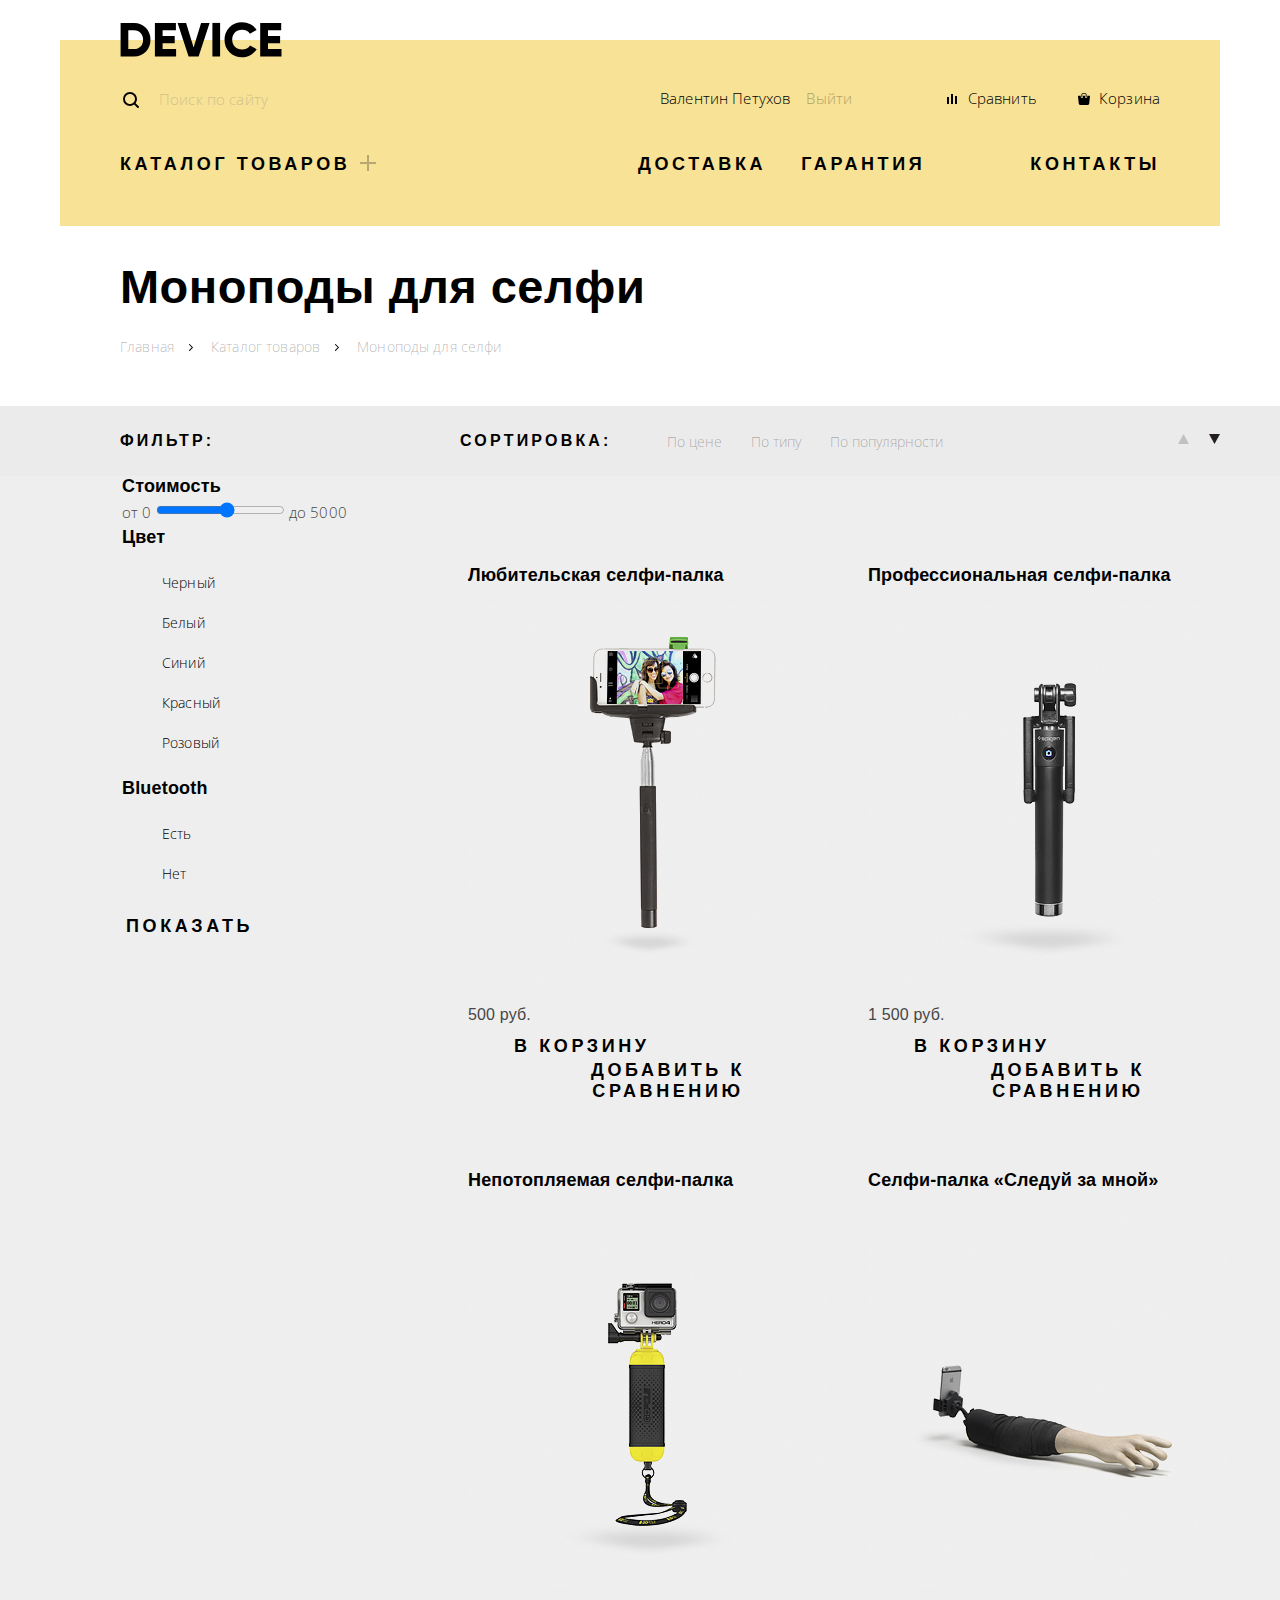
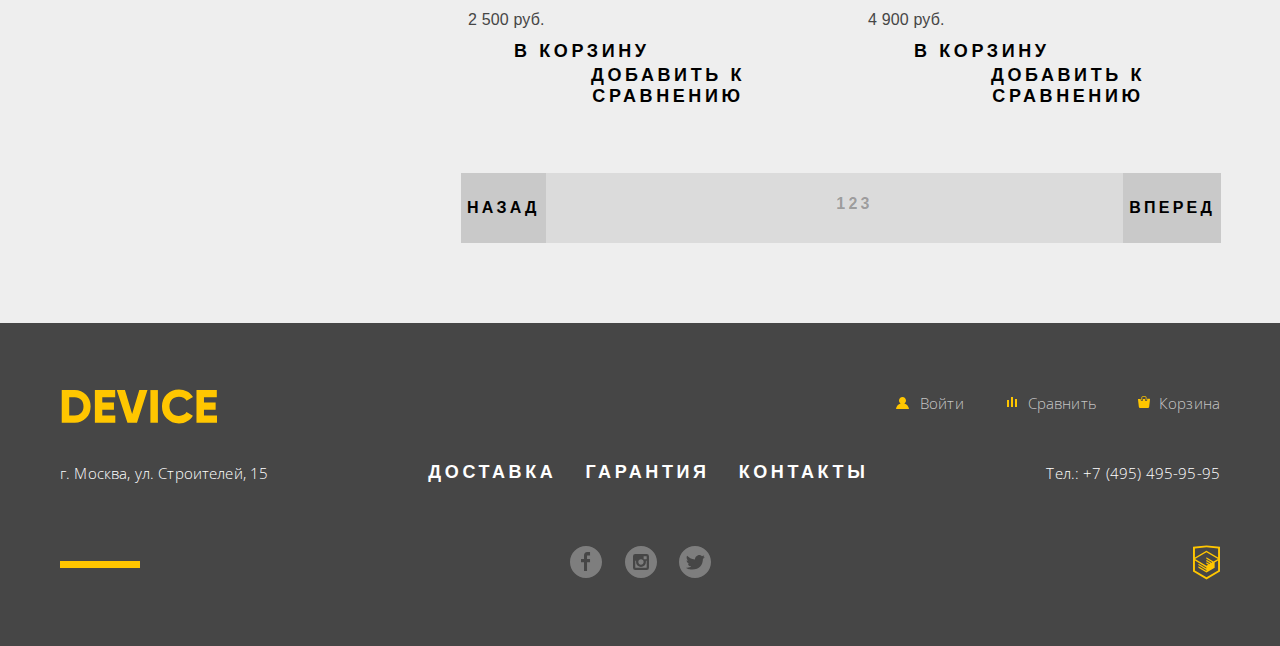
==== commit aeba0036: "начали декоратиныйе элементы стр каталога" ====
--- a/catalog.html
+++ b/catalog.html
@@ -56,17 +56,40 @@
       </header>
     </div>
 
-    <main class="container">
-      <h2 class="page-title">Моноподы для селфи</h2>
-      <ul class="breadcrumbs">
-        <li><a href="index.html">Главная</a></li>
-        <li><a href="catalog.html">Каталог товаров</a></li>
-        <li class="breadcrumbs-current">Моноподы для селфи</li>
-      </ul>
+    <main>
+      <div class="container">
+        <h2 class="page-title">Моноподы для селфи</h2>
+        <ul class="breadcrumbs">
+          <li><a href="index.html">Главная</a></li>
+          <li><a href="catalog.html">Каталог товаров</a></li>
+          <li class="breadcrumbs-current">Моноподы для селфи</li>
+        </ul>
+      </div>
+
+      <div class="titles-container">
+        <div class="container">
+          <div class="titles-wrapper">
+          <h3 class="filtrs-title">Фильтр:</h3>
+          <section class="sort">
+            <h3 class="sort-title">Сортировка:</h3>
+            <ul class="sort-list">
+              <li class="on-price"><a class="current" href="#">По цене</a></li>
+              <li class="on-type"><a href="#">По типу</a></li>
+              <li class="on-popularity"><a href="#">По популярности</a></li>
+            </ul>
+            <ul class="sort-list-min">
+              <li class="max"><a href="#">По возрастанию</a></li>
+              <li class="min"><a href="#">По убыванию</a></li>
+            </ul>
+          </section>
+        </div>
+        </div>
+      </div>
 
       <div class="catalog-container">
+        <div class="container">
+        <div class="content-catalog">
         <section class="filtrs">
-          <h3 class="filtrs-title">Фильтр:</h3>
           <form class="filter" method="get" action="https://echo.htmlacademy.ru">
             <div class="filter-container">
               <fieldset>
@@ -117,19 +140,6 @@
         </section>
 
         <div class="catalog-section">
-          <section class="sort">
-            <h3 class="filtrs-title">Сортировка:</h3>
-            <ul class="sort-list">
-              <li class="on-price"><a href="#">По цене</a></li>
-              <li class="on-type"><a href="#">По типу</a></li>
-              <li class="on-popularity"><a href="#">По популярности</a></li>
-            </ul>
-            <ul class="sort-list-min">
-              <li class="max"><a href="#">По возрастанию</a></li>
-              <li class="min"><a href="#">По убыванию</a></li>
-            </ul>
-          </section>
-
           <section class="catalog">
           <h3 class="visually-hidden">Моноподы для селфи</h3>
             <ul class="catalog-list">
@@ -197,7 +207,9 @@
             </div>
           </section>
         </div>
+        </div>
       </div>
+    </div>
     </main>
 
     <footer class="main-footer">
--- a/css/style.css
+++ b/css/style.css
@@ -72,6 +72,7 @@
 
 .header-catalog {
   height: 186px;
+  margin-bottom: 46px;
 }
 
 .header-logo {
@@ -1081,13 +1082,8 @@
   max-width: 560px;
 }
 
-
-
-
-
 .page-title {
-  margin-top: 44px;
-  margin-bottom: 34px;
+  margin-bottom: 30px;
   margin-left: 60px;
   padding: 0;
 
@@ -1097,16 +1093,15 @@
   font-weight: 800;
   color: #000000;
 
-  /* Временно для сетки */
-  min-height: 42px;
 }
 
 .breadcrumbs {
   display: flex;
   justify-content: flex-start;
+  flex-wrap: wrap;
   margin-left: 60px;
   margin-top: 0;
-  margin-bottom: 52px;
+  margin-bottom: 44px;
   padding: 0;
 
   font-family: "Open Sans", Tahoma, sans-serif;
@@ -1117,6 +1112,29 @@
   list-style: none;
 }
 
+.breadcrumbs li {
+  position: relative;
+  margin-right: 37px;
+}
+
+.breadcrumbs li::after {
+  content: "";
+  top: 12px;
+  right: -19px;
+
+  position: absolute;
+
+  width: 4px;
+  height: 7px;
+  background-image: url('../img/nav-arrow.svg');
+  background-repeat: no-repeat;
+  background-color: transparent;
+}
+
+.breadcrumbs li:last-child {
+  margin-right: 0;
+}
+
 .breadcrumbs a {
   color: rgba(0, 0, 0, 0.3);
 }
@@ -1129,32 +1147,34 @@
   color: rgba(0, 0, 0, 0.1);
 }
 
+.breadcrumbs-current::after {
+  display: none;
+}
+
+.titles-container {
+  min-height: 70px;
+  margin: 0;
+  padding: 0;
+  background-color: rgba(0, 0, 0, 0.08);
+}
+
+.titles-wrapper {
+  display: flex;
+  justify-content: space-between;
+  align-items: center;
+  height: 70px;
+  padding: 0;
+}
+
 .catalog-container {
-  display: flex;
-  justify-content: space-between;
-}
-
-.filtrs {
-  width: 328px;
-  padding-left: 60px;
   background-color: #eeeeee;
 
-  /* Временно для сетки */
-  min-height: 1287px;
-}
-
-.catalog-section {
-  width: 832px;
-
-  /* Временно для сетки */
-  min-height: 1287px;
-}
-
-.filtrs-title {
-  height: 70px;
-  margin-top: 0;
-  margin-bottom: 0;
-  padding-top: 26px;
+}
+
+.filtrs-title,
+.sort-title {
+  margin: 0;
+  padding: 0;
 
   font-family: "Gilroy", Tahoma, sans-serif;
   font-size: 16px;
@@ -1165,6 +1185,132 @@
   color: #000000;
 }
 
+.filtrs-title {
+  margin-left: 60px;
+  margin-right: 60px;
+}
+
+.sort {
+  display: flex;
+  justify-content: space-between;
+  align-items: center;
+  width: 760px;
+}
+
+.current {
+  opacity: 1;
+}
+
+.sort-list a {
+  font-size: 14px;
+  letter-spacing: 0;
+  line-height: 18px;
+  font-weight: 300;
+  color: rgba(0, 0, 0, 0.3);
+}
+
+.sort-list a:hover {
+  color: rgba(0, 0, 0, 0.6);
+}
+
+.sort-list a:focus {
+  color: rgba(0, 0, 0, 1);
+}
+
+
+.sort-list {
+  display: flex;
+  justify-content:flex-start;
+  width: 500px;
+  padding: 0;
+  margin: 0;
+  margin-right: auto;
+  margin-left: 55px;
+  list-style: none;
+}
+
+.sort-list li {
+  margin-right: 29px;
+}
+
+.sort-list-min {
+  display: flex;
+  justify-content:space-between;
+  width: 42px;
+  height: 15px;
+  padding: 0;
+  margin: 0;
+  list-style: none;
+}
+
+.max,
+.min {
+  position: relative;
+
+  width: 11px;
+  height: 10px;
+
+  font-size: 0;
+}
+
+.max a::after {
+  content: "";
+  top: 0;
+  left: 0;
+
+  position: absolute;
+
+  width: 11px;
+  height: 10px;
+  background-image: url('../img/icon-up-dir.svg');
+  background-repeat: no-repeat;
+  opacity: 0.2;
+}
+
+.min a::after {
+  content: "";
+  top: 0;
+  left: 0;
+
+  position: absolute;
+
+  width: 11px;
+  height: 10px;
+  background-image: url('../img/icon-down-dir.svg');
+  background-repeat: no-repeat;
+}
+
+.max a:hover::after,
+.min a:hover::after {
+  opacity: 0.4;
+}
+
+.max a:focus::after,
+.min a:focus::after {
+  opacity: 1;
+}
+
+.content-catalog {
+  display: flex;
+}
+
+
+.filtrs {
+  width: 328px;
+  padding-left: 60px;
+
+  /* Временно для сетки */
+  min-height: 1287px;
+}
+
+.catalog-section {
+  width: 832px;
+
+  /* Временно для сетки */
+  min-height: 1287px;
+}
+
+
 .filter fieldset {
   border: none;
 }
@@ -1199,7 +1345,6 @@
 
 .filter {
   margin-left: 0;
-  margin-top: 71px;
   padding: 0;
 }
 
@@ -1211,45 +1356,7 @@
   color: rgba(166, 166, 166);
 }
 
-.sort {
-  display: flex;
-  justify-content: space-between;
-  margin: 0;
-  padding-left: 73px;
-  background-color: rgba(0, 0, 0, 0.08);
-}
-
-.sort-list a {
-  font-size: 14px;
-  letter-spacing: 0;
-  line-height: 18px;
-  font-weight: 300;
-  color: rgba(0, 0, 0, 0.3);
-}
-
-.sort-list a:hover {
-  color: rgba(0, 0, 0, 0.6);
-}
-
-.sort-list a:focus {
-  color: rgba(0, 0, 0, 1);
-}
-
-.sort-list {
-  display: flex;
-  justify-content: flex-start;
-  width: 500px;
-  padding: 0;
-  margin-left: 40px;
-  list-style: none;
-}
-
-.sort-list-min {
-  display: flex;
-  justify-content: flex-end;
-  padding: 0;
-  list-style: none;
-}
+
 
 .catalog-list {
   display: flex;
@@ -1641,9 +1748,81 @@
 }
 
 .modal {
+  position: fixed;
+}
+
+.modal-write-us {
+  display: none;
+
+  top: 50%;
+  left: 50%;
+  z-index: 5;
+
+  width: 760px;
+  min-height: 380px;
+  margin-left: -480px;
+  margin-top: -420px;
+  padding-left: 100px;
+  padding-right: 100px;
+  padding-top: 93px;
+  padding-bottom: 80px;
+
   color: #000000;
-
   background-color: #ffffff;
+  box-shadow:
+  0 10px 20px 0px rgba(4, 6, 6, 0.2),
+  -40px 0 40px -40px rgba(2,4,6,.75),
+  40px 0 40px -40px rgba(2,4,6,.75);
+}
+
+.modal-map {
+  display: none ;
+
+  top: 50%;
+  left: 50%;
+  z-index: 5;
+
+  width: 960px;
+  height: 559px;
+  margin-left: -480px;
+  margin-top: -280px;
+
+  background-color: #ffffff;
+  box-shadow:
+  0 10px 20px 0px rgba(4, 6, 6, 0.2);
+}
+
+.modal-close {
+  position: absolute;
+  top: 22px;
+  right: 22px;
+
+  width: 55px;
+  height: 55px;
+
+  font-size: 0;
+  background-image: url('../img/modal-close.svg');
+  background-color: transparent;
+  border: 0px;
+  border-radius: 0px;
+  opacity: 0.5;
+
+  cursor: pointer;
+}
+
+.modal-close:hover {
+  opacity: 1;
+  outline: none;
+}
+
+.modal-close:focus {
+  opacity: 0.3;
+  outline: none;
+}
+
+.write-us-form p {
+  margin-top: 0;
+  margin-bottom: 32px;
 }
 
 .write-us-item label {
@@ -1652,10 +1831,17 @@
   letter-spacing: 0;
   font-weight: 800;
   color: #000000;
+  margin-bottom: 7px;
+}
+
+.write-us-form {
+  display: flex;
+  flex-wrap: wrap;
 }
 
 .write-us-form input[type="text"],
 .write-us-form textarea {
+  font: inherit;
   font-size: 14px;
   letter-spacing: 0;
   line-height: 18px;
@@ -1663,19 +1849,58 @@
   color: rgba(70, 70, 70, 0.4);
 
   background-color: rgba(245, 245, 245, 0.5);
-  border: 0px;
-}
-
-.write-us-form input:hover {
+}
+
+.write-us-form input[type="text"] {
+
+  box-sizing: border-box;
+  width: 360px;
+  margin: 0;
+  padding: 13px 20px;
+  border: 3px solid transparent;
+}
+
+.name-input {
+  margin-right: 40px;
+}
+
+.write-us-form textarea {
+  box-sizing: border-box;
+  width: 760px;
+  padding: 13px 20px;
+  border: 3px solid transparent;
+}
+
+.write-us-item {
+  display: flex;
+  flex-direction: column;
+}
+
+.write-us-form input:hover,
+.write-us-form textarea:hover {
   background-color: rgba(245, 245, 245, 0.8);
-}
-
-.write-us-form input:focus {
+  border: 3px solid transparent;
+  outline: none;
+}
+
+.write-us-form input:focus,
+.write-us-form textarea:focus {
   background-color: #ffffff;
-  border: 3px solid rgba(240, 197, 46, 0.5);
-}
-
-.write-us-item button {
+  border: 3px solid #f0c52e;
+  opacity: 0,5;
+  outline: none;
+}
+
+.write-us-form input:invalid {
+  background-color: #edb5b5;
+  border: 3px solid transparent;
+  opacity: 0,5;
+  outline: none;
+}
+
+.write-us-form button {
+  min-width: 200px;
+
  font-family: "Gilroy", Tahoma, sans-serif;
  font-size: 18px;
  letter-spacing: 0.2em;
@@ -1689,17 +1914,14 @@
  background-color: inherit;
 }
 
-.write-us-item button:hover {
+.write-us-form button:hover {
  color: rgba(0, 0, 0);
- background-color: #f7e296;
-}
-
-.write-us-item button:focus {
+ background-color: #f0c52e;
+ outline: none;
+}
+
+.write-us-form button:focus {
  color: rgba(0, 0, 0, 0.3);
- background-color: #f7e296;
-}
-
-.modal-close {
-  border: 0px;
-  border-radius: 0px;
-}
+ background-color: #f0c52e;
+ outline: none;
+}
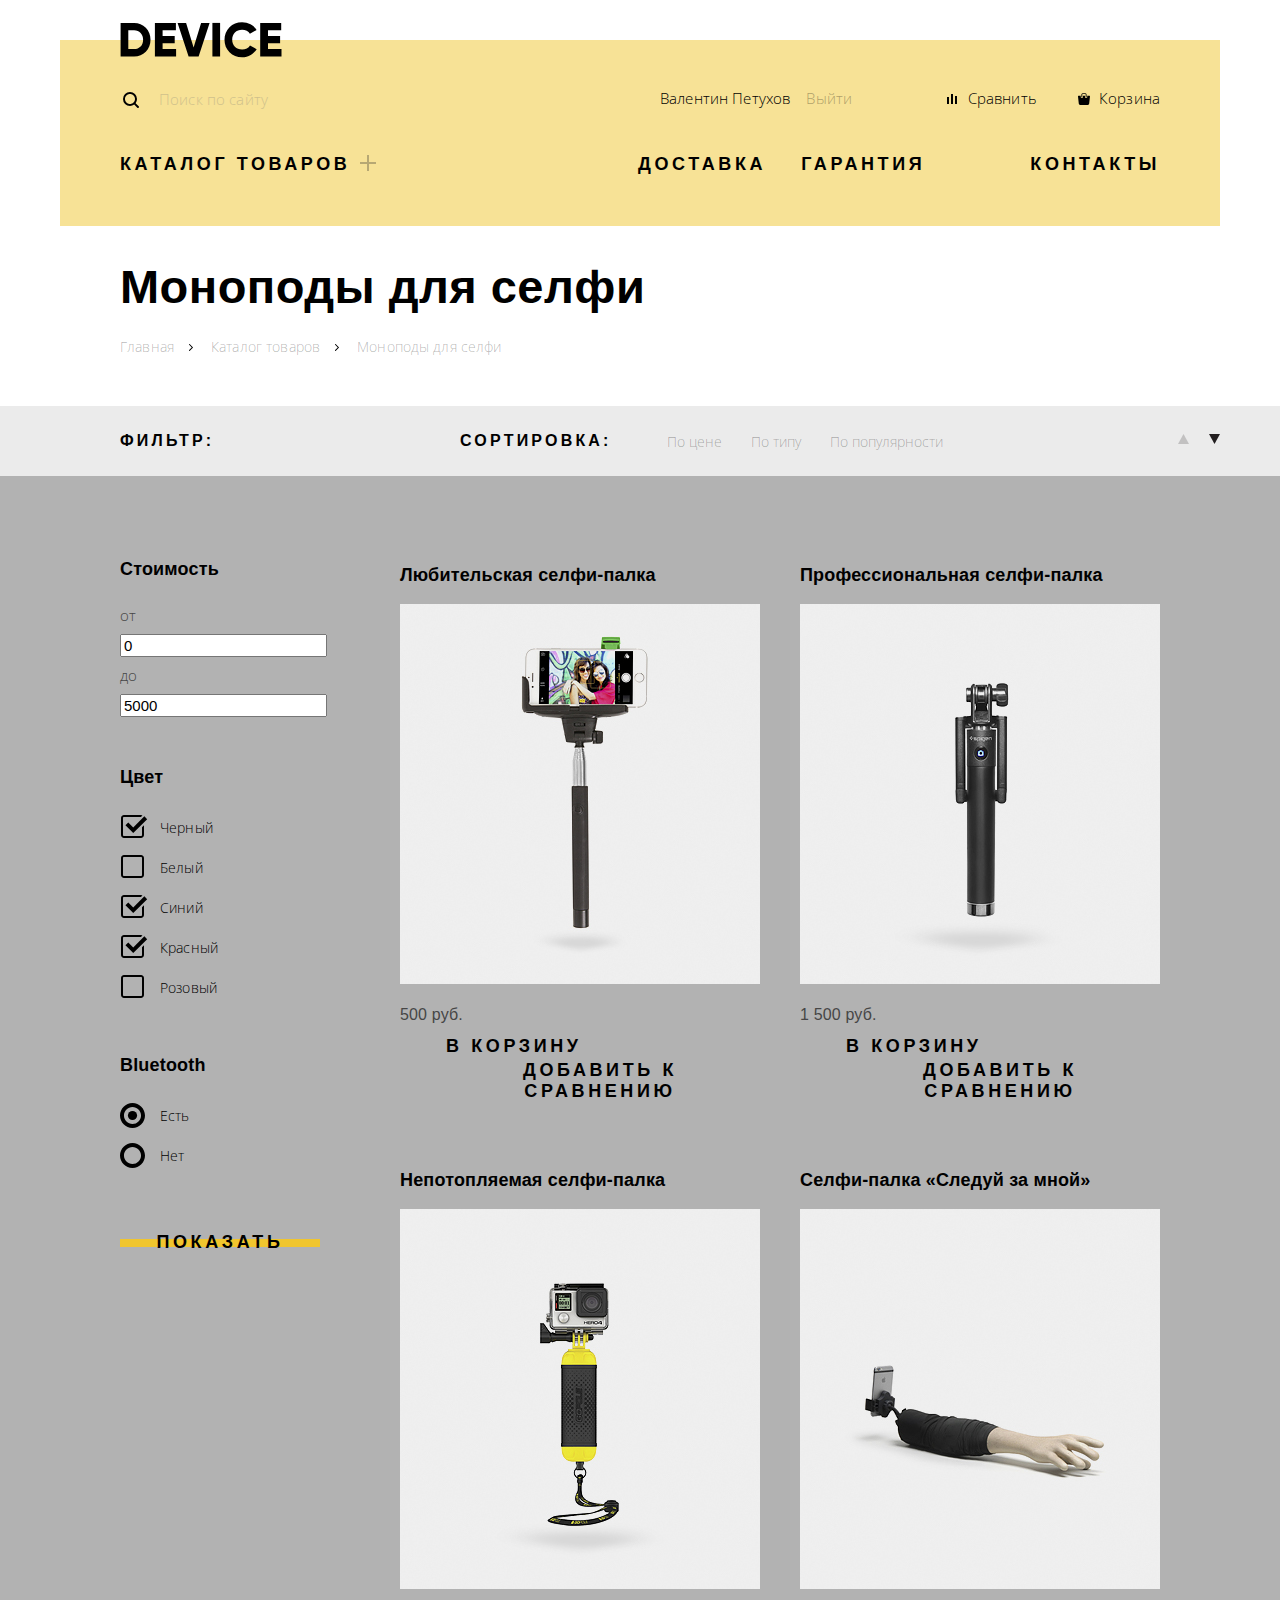
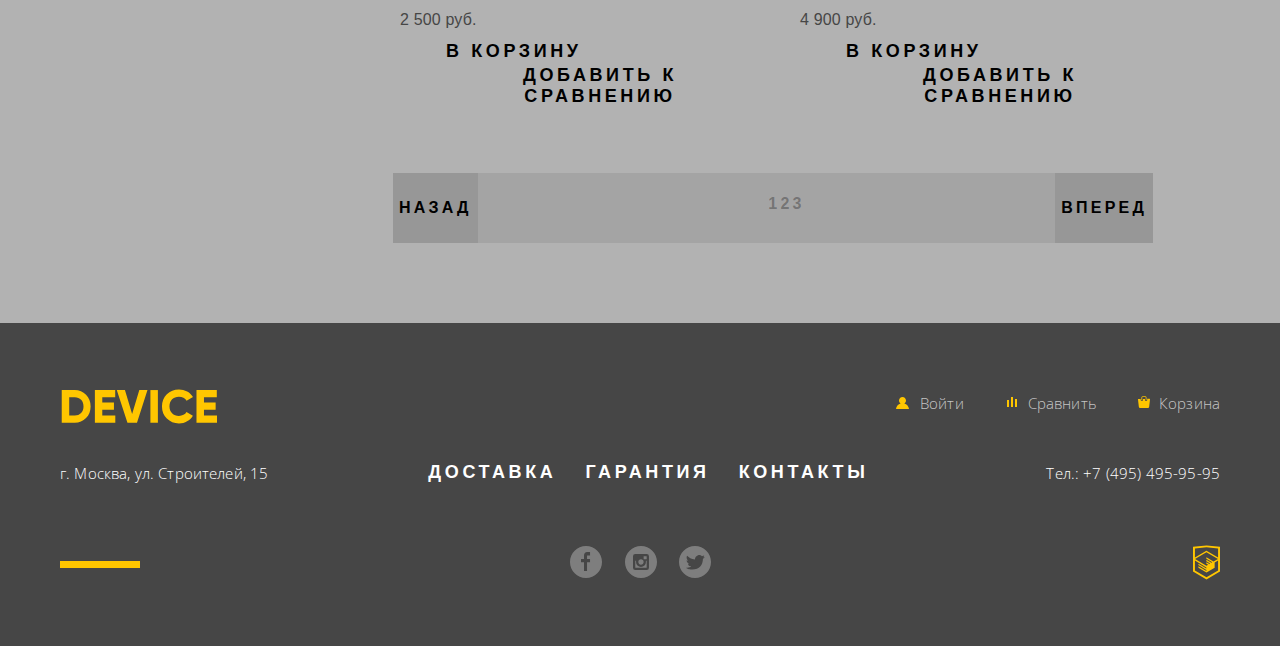
==== commit 2a6118da: "начали филтр" ====
--- a/catalog.html
+++ b/catalog.html
@@ -88,13 +88,23 @@
 
       <div class="catalog-container">
         <div class="container">
-        <div class="content-catalog">
         <section class="filtrs">
+          <h3 class="visually-hidden">Фильтр</h3>
           <form class="filter" method="get" action="https://echo.htmlacademy.ru">
             <div class="filter-container">
               <fieldset>
                 <legend>Стоимость</legend>
-                от 0 <input type="range" id="price" name="price" min="0" max="9000" step="5000"> до 5000
+                <div class="range-controls">
+                  <div class="scale">
+                    <div class="bar"></div>
+                  </div>
+                  <div class="range-toggle range-toggle-min"></div>
+                  <div class="range-toggle range-toggle-max"></div>
+                </div>
+                <div class="price-controls">
+                  <label class="min-price">от <input type="text" name="min-price" value="0"></label>
+                  <label class="max-price">до <input type="text" name="max-price" value="5000"></label>
+                </div>
               </fieldset>
               <fieldset>
                 <legend>Цвет</legend>
@@ -134,7 +144,7 @@
                   </li>
                 </ul>
               </fieldset>
-              <button type="submit" class="filter-button">Показать</button>
+              <button class="button filter-button" type="submit" >Показать</button>
             </div>
           </form>
         </section>
@@ -209,7 +219,6 @@
         </div>
         </div>
       </div>
-    </div>
     </main>
 
     <footer class="main-footer">
@@ -242,18 +251,18 @@
           <div class="third-line">
             <ul class="footer-social">
               <li>
-                <a class="social-button" href="#"><span class="visually-hidden">Фейсбук</span>
-                  <img src="img/fb.svg" width="32" height="32">
+                <a class="social-button" href="#">
+                  <img src="img/fb.svg" width="32" height="32" alt="Фейсбук">
                 </a>
               </li>
               <li>
-                <a class="social-button" href="#"><span class="visually-hidden">Инстаграм</span>
-                  <img src="img/instagram.svg" width="32" height="32">
+                <a class="social-button" href="#">
+                  <img src="img/instagram.svg" width="32" height="32" alt="Инстаграм">
                 </a>
               </li>
               <li>
-                <a class="social-button" href="#"><span class="visually-hidden">Твиттер</span>
-                  <img src="img/twitter.svg" width="32" height="32">
+                <a class="social-button" href="#">
+                  <img src="img/twitter.svg" width="32" height="32" alt="Твиттер">
                 </a>
               </li>
             </ul>
--- a/css/style.css
+++ b/css/style.css
@@ -30,9 +30,7 @@
   text-decoration: none;
 }
 
-.visually-hidden,
-input[type="checkbox"].visually-hidden,
-input[type="radio"].visually-hidden {
+.visually-hidden {
   position: absolute;
 
   width: 1px;
@@ -557,6 +555,7 @@
 .button {
   position: relative;
   display: inline-block;
+  z-index: 1;
   padding: 9px 5px;
 
   font-family: "Gilroy", Tahoma, sans-serif;
@@ -582,7 +581,7 @@
   width: 100%;
   height: 8px;
   background-color: #f0c52e;
-  transition: all 0.2s ease-in-out;
+  transition: all 0.3s ease-in-out;
 }
 
 .button:hover::before {
@@ -1167,7 +1166,7 @@
 }
 
 .catalog-container {
-  background-color: #eeeeee;
+  background-color: rgba(0, 0, 0, 0.3);
 
 }
 
@@ -1290,32 +1289,28 @@
   opacity: 1;
 }
 
-.content-catalog {
-  display: flex;
-}
-
+.catalog-container .container {
+  display: flex;
+}
 
 .filtrs {
-  width: 328px;
-  padding-left: 60px;
-
-  /* Временно для сетки */
-  min-height: 1287px;
-}
-
-.catalog-section {
-  width: 832px;
-
-  /* Временно для сетки */
-  min-height: 1287px;
-}
-
+  width: 200px;
+  margin-left: 0;
+  padding: 0;
+  margin-top: 83px;
+  margin-left: 60px;
+}
 
 .filter fieldset {
   border: none;
+  margin: 0;
+  margin-bottom: 47px;
+  padding: 0;
 }
 
 .filter legend {
+  margin-bottom: 20px;
+
   font-family: "Gilroy", Tahoma, sans-serif;
   font-size: 18px;
   letter-spacing: 0.01em;
@@ -1325,26 +1320,28 @@
 }
 
 .filter-option label {
+  position: relative;
+
+  display: block;
+
   font-size: 14px;
   letter-spacing: 0.01em;
   line-height: 40px;
   font-weight: 300;
   color: #000000;
+
+  cursor: pointer;
+}
+
+.filter ul {
+  margin: 0;
+  padding: 0;
+
+  list-style: none;
 }
 
 .filter-option {
-  margin-top: 0;
-  padding: 0;
-  list-style: none;
-}
-
-.filter-container fieldset {
-  margin-top: 0;
-  padding: 0;
-}
-
-.filter {
-  margin-left: 0;
+  margin-left: 40px;
   padding: 0;
 }
 
@@ -1356,6 +1353,60 @@
   color: rgba(166, 166, 166);
 }
 
+.filter-input-checkbox + label::before {
+  content: "";
+  position: absolute;
+  top: 7px;
+  left: -39px;
+
+  width: 23px;
+  height: 23px;
+  background-image: url('../img/checkbox-off.svg');
+  background-repeat: no-repeat;
+}
+
+.filter-input-checkbox:checked + label::before {
+  content: "";
+  position: absolute;
+  top: 7px;
+  left: -39px;
+
+  width: 27px;
+  height: 23px;
+  background-image: url('../img/checkbox-on.svg');
+  background-repeat: no-repeat;
+}
+
+.filter-input-radio + label::before {
+  content: "";
+  position: absolute;
+  top: 7px;
+  left: -40px;
+
+  width: 25px;
+  height: 25px;
+  background-image: url('../img/radio-off.svg');
+  background-repeat: no-repeat;
+}
+
+.filter-input-radio:checked + label::before {
+  content: "";
+  position: absolute;
+  top: 7px;
+  left: -40px;
+
+  width: 25px;
+  height: 25px;
+  background-image: url('../img/radio-on.svg');
+  background-repeat: no-repeat;
+}
+
+.catalog-section {
+  width: 832px;
+
+  /* Временно для сетки */
+  min-height: 1287px;
+}
 
 
 .catalog-list {
@@ -1406,7 +1457,8 @@
   background-color: rgba(238, 238, 238, 0.7);
 }
 
-.filter-button,
+
+.filter button,
 .catalog-hover button {
   font-family: "Gilroy", Tahoma, sans-serif;
   font-size: 18px;
@@ -1421,16 +1473,22 @@
   background-color: inherit;
 }
 
-.filter-button:hover,
+.filter button {
+  width: 200px;
+}
+
+.filter button:hover,
 .catalog-hover button:hover {
   color: rgba(0, 0, 0);
-  background-color: #f7e296;
-}
-
-.filter-button:focus,
+  background-color: #f0c52e;
+  outline: none;
+}
+
+.filter button:focus,
 .catalog-hover button:focus {
   color: rgba(0, 0, 0, 0.3);
-  background-color: #f7e296;
+  background-color: #f0c52e;
+  outline: none;
 }
 
 .catalog-compare {
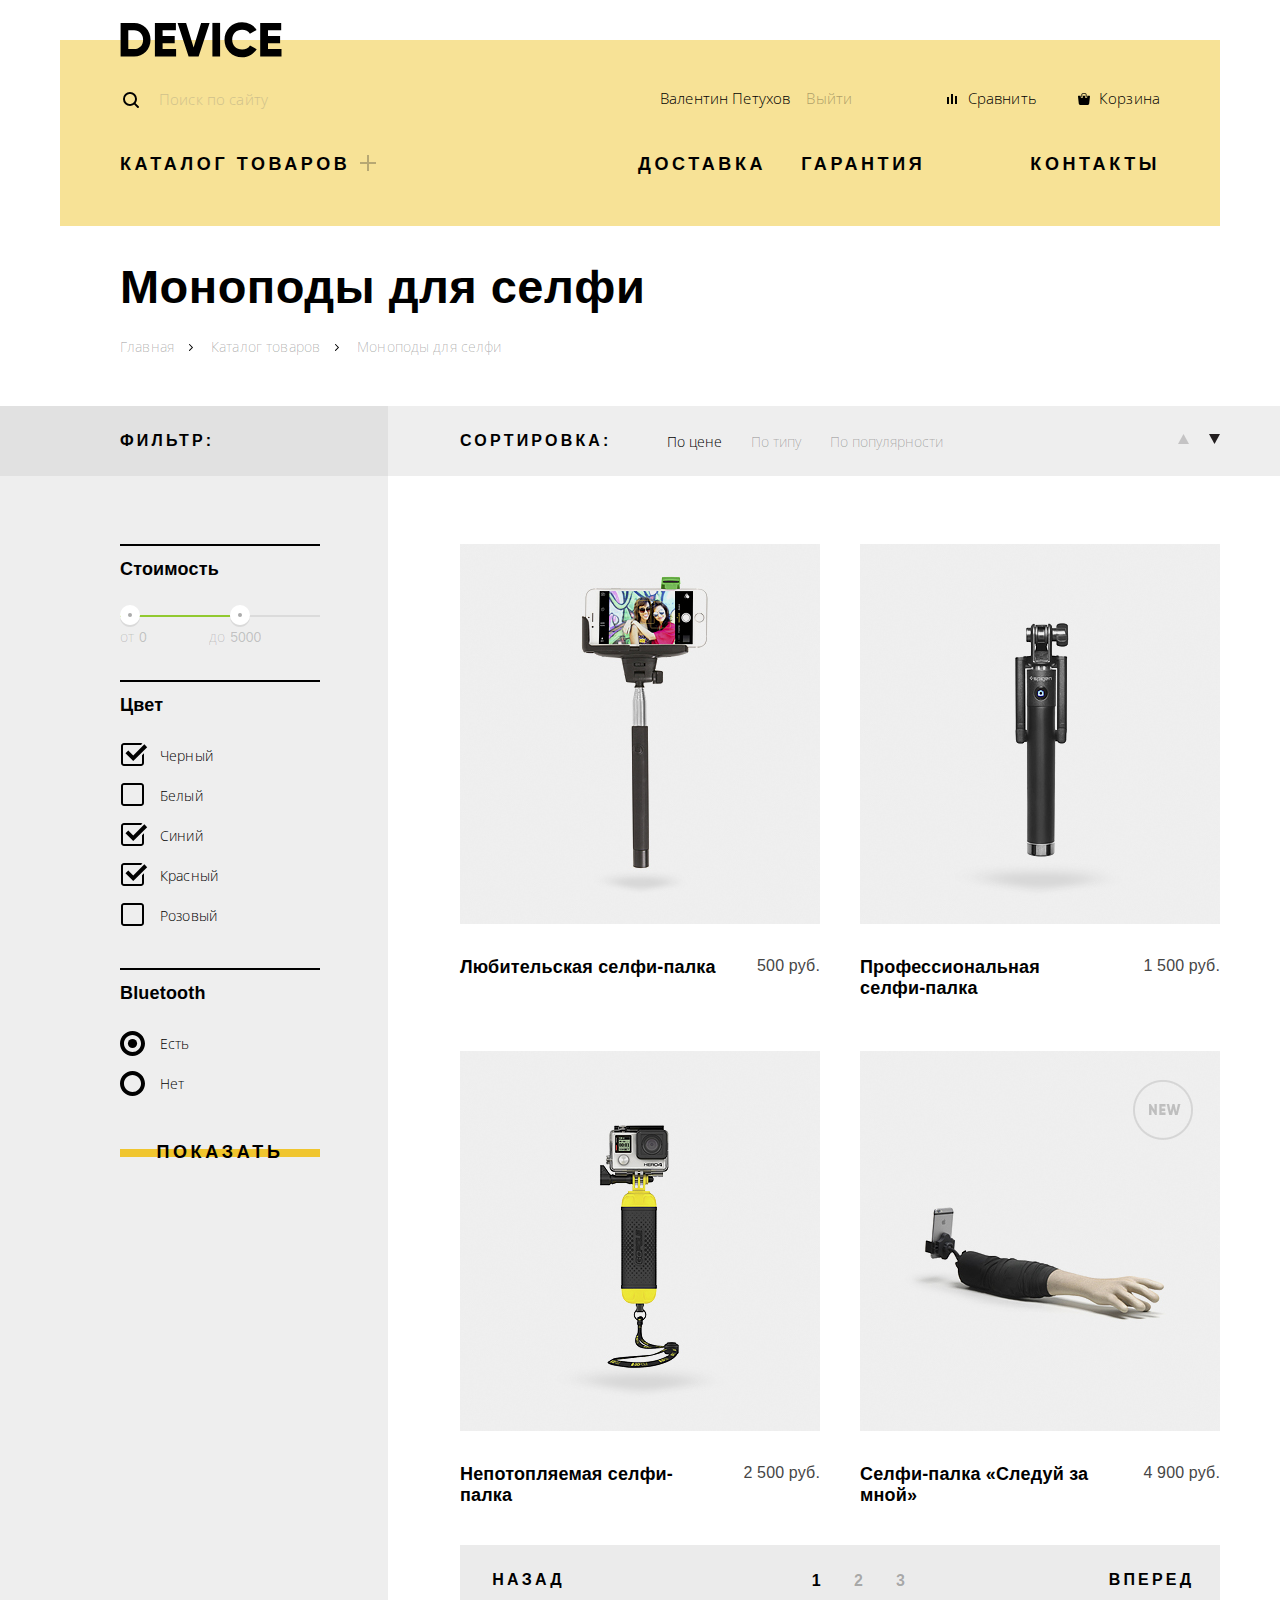
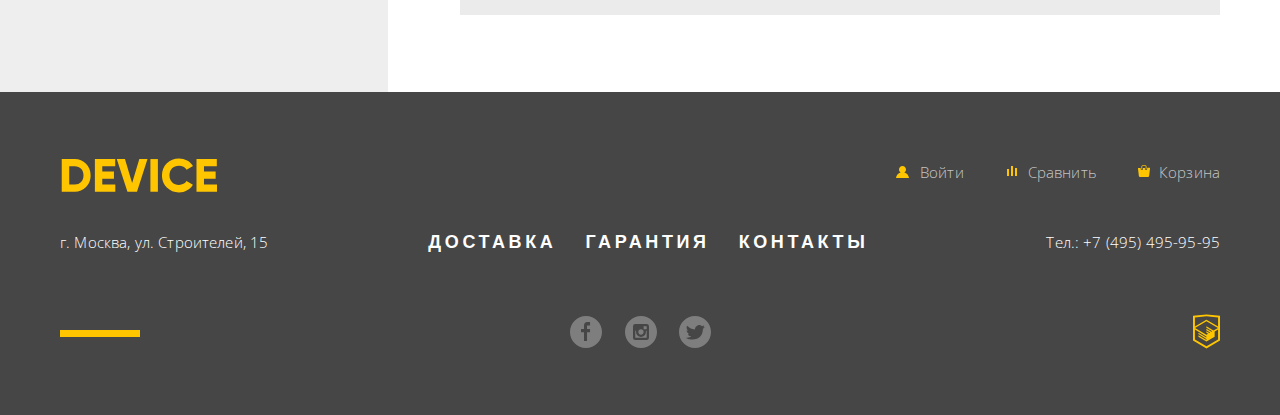
==== commit bba61f91: "закончили декоративные элементы на всех страницах" ====
--- a/catalog.html
+++ b/catalog.html
@@ -66,14 +66,14 @@
         </ul>
       </div>
 
-      <div class="titles-container">
-        <div class="container">
+      <div class="titles-container linear-gradient">
+        <div class="container linear-gradient">
           <div class="titles-wrapper">
           <h3 class="filtrs-title">Фильтр:</h3>
           <section class="sort">
             <h3 class="sort-title">Сортировка:</h3>
             <ul class="sort-list">
-              <li class="on-price"><a class="current" href="#">По цене</a></li>
+              <li class="on-price current"><a href="#">По цене</a></li>
               <li class="on-type"><a href="#">По типу</a></li>
               <li class="on-popularity"><a href="#">По популярности</a></li>
             </ul>
@@ -86,8 +86,8 @@
         </div>
       </div>
 
-      <div class="catalog-container">
-        <div class="container">
+      <div class="catalog-container linear-gradient-catalog ">
+        <div class="container linear-gradient-catalog ">
         <section class="filtrs">
           <h3 class="visually-hidden">Фильтр</h3>
           <form class="filter" method="get" action="https://echo.htmlacademy.ru">
@@ -102,8 +102,8 @@
                   <div class="range-toggle range-toggle-max"></div>
                 </div>
                 <div class="price-controls">
-                  <label class="min-price">от <input type="text" name="min-price" value="0"></label>
-                  <label class="max-price">до <input type="text" name="max-price" value="5000"></label>
+                  <label class="min-price">от<input type="text" name="min-price" value="0"></label>
+                  <label class="max-price">до<input type="text" name="max-price" value="5000"></label>
                 </div>
               </fieldset>
               <fieldset>
@@ -149,63 +149,63 @@
           </form>
         </section>
 
-        <div class="catalog-section">
-          <section class="catalog">
+          <section class="catalog-wrapper">
           <h3 class="visually-hidden">Моноподы для селфи</h3>
             <ul class="catalog-list">
               <li class="catalog-item">
                 <a href="catalog-item.html">
                   <h3 class="device">Любительская селфи-палка</h3>
-                  <p class="catalog-item-image">
-                    <img src="img/item-1.jpg" width="360" height="380" alt="Любительская селфи-палка">
-                  </p>
-                </a>
+                </a>
+                <p class="catalog-item-image">
+                  <img src="img/item-1.jpg" width="360" height="380" alt="Любительская селфи-палка">
+                </p>
                 <span class="price">500 руб.</span>
                 <ul class="catalog-hover">
-                  <li><button class="catalog-cart">В корзину</button></li>
+                  <li><button class="catalog-cart button">В корзину</button></li>
                   <li><button class="catalog-compare">Добавить к сравнению</button></li>
                 </ul>
               </li>
               <li class="catalog-item">
                 <a href="catalog-item.html">
-                  <h3 class="device">Профессиональная селфи-палка</h3>
-                  <p class="catalog-item-image">
-                    <img src="img/item-2.jpg" width="360" height="380" alt="Профессиональная селфи-палка">
-                  </p>
-                </a>
+                  <h3 class="device">Профессиональная<br>селфи-палка</h3>
+                </a>
+                <p class="catalog-item-image">
+                  <img src="img/item-2.jpg" width="360" height="380" alt="Профессиональная селфи-палка">
+                </p>
                 <span class="price">1 500 руб.</span>
                 <ul class="catalog-hover">
-                   <li><button class="catalog-cart">В корзину</button></li>
+                   <li><button class="catalog-cart button">В корзину</button></li>
                    <li><button class="catalog-compare">Добавить к сравнению</button></li>
                 </ul>
               </li>
               <li class="catalog-item">
                 <a href="catalog-item.html">
                   <h3 class="device">Непотопляемая селфи-палка</h3>
-                  <p class="catalog-item-image">
-                    <img src="img/item-3.jpg" width="360" height="380" alt="Непотопляемая селфи-палка">
-                  </p>
-                </a>
+                </a>
+                <p class="catalog-item-image">
+                  <img src="img/item-3.jpg" width="360" height="380" alt="Непотопляемая селфи-палка">
+                </p>
                 <span class="price">2 500 руб.</span>
                 <ul class="catalog-hover">
-                  <li><button class="catalog-cart">В корзину</button></li>
+                  <li><button class="catalog-cart button">В корзину</button></li>
                   <li><button class="catalog-compare">Добавить к сравнению</button></li>
                 </ul>
               </li>
-              <li class="catalog-item">
+              <li class="catalog-item new">
                 <a href="catalog-item.html">
                   <h3 class="device">Селфи-палка «Следуй за мной»</h3>
-                  <p class="catalog-item-image">
-                    <img src="img/item-4.jpg" width="360" height="380" alt="Селфи-палка «Следуй за мной»">
-                  </p>
-                </a>
+                </a>
+                <p class="catalog-item-image">
+                  <img src="img/item-4.jpg" width="360" height="380" alt="Селфи-палка «Следуй за мной»">
+                </p>
                 <span class="price">4 900 руб.</span>
                 <ul class="catalog-hover">
-                  <li><button class="catalog-cart">В корзину</button></li>
+                  <li><button class="catalog-cart button">В корзину</button></li>
                   <li><button class="catalog-compare">Добавить к сравнению</button></li>
                 </ul>
               </li>
             </ul>
+
             <div class="pagination-container">
               <button class="pagination-menu">НАЗАД</button>
               <ul class="pagination-list">
@@ -217,7 +217,6 @@
             </div>
           </section>
         </div>
-        </div>
       </div>
     </main>
 
--- a/css/style.css
+++ b/css/style.css
@@ -751,8 +751,7 @@
 
   width: 160px;
   height: 160px;
-  background-color: #f0c52e;
-  opacity: 0.5;
+  background-color: rgba(240, 197, 46, 0.5);
 }
 
 .catalog-icon-categories {
@@ -1154,7 +1153,15 @@
   min-height: 70px;
   margin: 0;
   padding: 0;
-  background-color: rgba(0, 0, 0, 0.08);
+  background-color: rgba(0, 0, 0, 0.08)
+}
+
+.linear-gradient {
+  background-image: linear-gradient(to right, #e1e1e1 29%, #eeeeee 29%);
+}
+
+.linear-gradient-catalog{
+  background-image: linear-gradient(to right, #eeeeee 29%, #ffffff 29%);
 }
 
 .titles-wrapper {
@@ -1163,11 +1170,6 @@
   align-items: center;
   height: 70px;
   padding: 0;
-}
-
-.catalog-container {
-  background-color: rgba(0, 0, 0, 0.3);
-
 }
 
 .filtrs-title,
@@ -1196,10 +1198,6 @@
   width: 760px;
 }
 
-.current {
-  opacity: 1;
-}
-
 .sort-list a {
   font-size: 14px;
   letter-spacing: 0;
@@ -1216,6 +1214,9 @@
   color: rgba(0, 0, 0, 1);
 }
 
+.current a {
+  color: #000000;
+}
 
 .sort-list {
   display: flex;
@@ -1301,6 +1302,16 @@
   margin-left: 60px;
 }
 
+.filter legend::before{
+  content: "";
+  top: -15px;
+  position: absolute;
+
+  width: 200px;
+  height: 2px;
+  background-color: #000000;
+}
+
 .filter fieldset {
   border: none;
   margin: 0;
@@ -1309,6 +1320,8 @@
 }
 
 .filter legend {
+  position: relative;
+
   margin-bottom: 20px;
 
   font-family: "Gilroy", Tahoma, sans-serif;
@@ -1319,6 +1332,83 @@
   color: #000000;
 }
 
+.price-controls {
+  height: 23px;
+  margin: 0;
+  padding: 0;
+
+}
+.price-controls input {
+  width: 64px;
+  padding-left: 5px;
+
+  font-size: 14px;
+  letter-spacing: 0;
+  line-height: 22px;
+  font-weight: 300;
+  color: rgba(0, 0, 0, 0.2);
+  background-color: transparent;
+  border: 0;
+  outline: none
+}
+
+.price-controls label {
+  display: inline-block;
+
+  font-size: 14px;
+  letter-spacing: 0;
+  line-height: 22px;
+  font-weight: 300;
+  color: rgba(0, 0, 0, 0.2);
+  vertical-align: top;
+
+  cursor: pointer;
+}
+
+.range-controls {
+  position: relative;
+  margin-top: 15px;
+  margin-bottom: 8px;
+}
+
+.range-controls .scale {
+  height: 2px;
+
+  background: #dbdbdb;
+}
+
+.range-controls .bar {
+  width: 55%;
+  height: 2px;
+
+  background: #91c92f;
+}
+
+.range-toggle {
+  position: absolute;
+  top: -10px;
+
+  width: 20px;
+  height: 23px;
+
+  background-image: url('../img/filter-button.svg');
+  background-repeat: no-repeat;
+  cursor: pointer;
+  transition: transform 0.3s ease-in-out;
+}
+
+.range-toggle:hover {
+  transform: scale(1.2);
+}
+
+.range-toggle-min {
+  left: 0;
+}
+
+.range-toggle-max {
+  left: 55%;
+}
+
 .filter-option label {
   position: relative;
 
@@ -1365,6 +1455,7 @@
   background-repeat: no-repeat;
 }
 
+
 .filter-input-checkbox:checked + label::before {
   content: "";
   position: absolute;
@@ -1401,39 +1492,63 @@
   background-repeat: no-repeat;
 }
 
-.catalog-section {
-  width: 832px;
-
-  /* Временно для сетки */
-  min-height: 1287px;
-}
-
+.filter-input-checkbox + label:hover::before,
+.filter-input-checkbox:checked + label:hover::before,
+.filter-input-radio + label:hover::before,
+.filter-input-radio:checked + label:hover::before {
+  opacity: 0.6;
+}
+
+.catalog-wrapper {
+  display: flex;
+  flex-direction: column;
+
+  width: 760px;
+  margin-top: 68px;
+  margin-left: 140px;
+
+}
 
 .catalog-list {
+  width: 760px;
+  margin: 0;
+  padding: 0;
   display: flex;
   justify-content: space-between;
   flex-wrap: wrap;
-  width: 760px;
-  margin-left: 40px;
-  margin-top: 71px;
   list-style: none;
 }
 
 .catalog-item-image {
+  order: -1;
+
   width: 360px;
   height: 380px;
+  margin: 0;
+  margin-bottom: 33px;
   background-color: #ececec;
 }
 
 .catalog-item {
+  display: flex;
+  flex-wrap: wrap;
+  align-content: flex-start;
+
+  position: relative;
+
   width: 360px;
-  margin-bottom: 50px;
-
-  /* Временно для сетки */
-  min-height: 457px;
+  min-height: 465px;
+  margin-bottom: 42px;
+  margin-right: 40px;
+}
+
+.catalog-item:nth-child(2n) {
+  margin-right: 0px;
 }
 
 .catalog-item h3 {
+  margin: 0;
+
   font-family: "Gilroy", Tahoma, sans-serif;
   font-size: 18px;
   letter-spacing: 0.01em;
@@ -1443,7 +1558,14 @@
   color: #000000;
 }
 
+.catalog-item a{
+  width: 260px;
+  margin: 0;
+  padding: 0;
+}
+
 .price {
+  width: 100px;
   font-family: "Gilroy", Tahoma, sans-serif;
   font-size: 16px;
   letter-spacing: 0.01em;
@@ -1453,13 +1575,50 @@
   text-align: right;
 }
 
-.catalog-item:hover {
+.catalog-item .catalog-hover {
+  position: absolute;
+  top: 0;
+  left: 0;
+
+  display: none;
+
+  text-align: center;
+
+  width: 360px;
+  height: 207px;
+  padding-top: 173px;
+
+  padding-left: 0;
   background-color: rgba(238, 238, 238, 0.7);
 }
 
+.catalog-item:hover .catalog-hover {
+  display: block;
+}
+
+.new {
+  position: relative;
+}
+
+.new::before {
+  content: "";
+  top: 28px;
+  right: 27px;
+  z-index: 3;
+
+  position: absolute;
+
+  width: 60px;
+  height: 61px;
+
+  background-image: url('../img/NEW.png');
+  background-repeat: no-repeat;
+}
 
 .filter button,
-.catalog-hover button {
+.catalog-hover .catalog-cart {
+  width: 200px;
+
   font-family: "Gilroy", Tahoma, sans-serif;
   font-size: 18px;
   letter-spacing: 0.2em;
@@ -1474,18 +1633,18 @@
 }
 
 .filter button {
-  width: 200px;
+  margin-top: -30px;
 }
 
 .filter button:hover,
-.catalog-hover button:hover {
+.catalog-hover .catalog-cart:hover {
   color: rgba(0, 0, 0);
   background-color: #f0c52e;
   outline: none;
 }
 
 .filter button:focus,
-.catalog-hover button:focus {
+.catalog-hover .catalog-cart:focus {
   color: rgba(0, 0, 0, 0.3);
   background-color: #f0c52e;
   outline: none;
@@ -1504,11 +1663,13 @@
 }
 
 .catalog-compare:hover {
-  color: rgba(0, 0, 0);
+  color: #000000;
+  outline: none;
 }
 
 .catalog-compare:focus {
   color: rgba(0, 0, 0, 0.2);
+  outline: none;
 }
 
 .catalog-hover,
@@ -1520,19 +1681,29 @@
 .pagination-container {
   display: flex;
   justify-content: space-between;
+  align-items: center;
+
   width: 760px;
-  padding: 0;
-  margin-left: 73px;
-  margin-bottom: 80px;
+  height: 70px;
+  padding: 0;
+  margin-left: 0;
+  margin-top: -13px;
+  margin-bottom: 77px;
+
   background-color: rgba(0, 0, 0, 0.08);
-
-  /* Временно для сетки */
-  min-height: 70px;
 }
 
 .pagination-list {
   display: flex;
   justify-content: space-between;
+}
+
+.pagination-item {
+  margin-left: 30px;
+}
+
+.pagination-item:first-child {
+  margin-left: 0;
 }
 
 .pagination-item a {
@@ -1545,27 +1716,33 @@
 }
 
 .pagination-item a:hover {
-  color: rgba(0, 0, 0, 0.6)
+  color: rgba(0, 0, 0, 0.6);
 }
 
 .pagination-item a:focus {
-  color: rgba(0, 0, 0, 1)
+  color: #000000;
 }
 
 .pagination-item a:active {
   color: rgba(0, 0, 0, 1)
 }
 
+.pagination-item-current a {
+  color: #000000;
+}
+
 .pagination-menu {
+  width: 137px;
+  height: 70px;
+
   font-family: "Gilroy", Tahoma, sans-serif;
   font-size: 16px;
   letter-spacing: 0.2em;
   line-height: normal;
   font-weight: 800;
-  color: rgba(0, 0, 0, 1);
   border: none;
   border-radius: 0;
-  background-color: inherit;
+  background-color: transparent;
 }
 
 .pagination-menu:hover {
@@ -1576,9 +1753,6 @@
   color: rgba(0, 0, 0, 0.3);
   background-color: rgba(0, 0, 0, 0.08);
 }
-
-
-
 
 .main-footer {
   min-height: 261px;
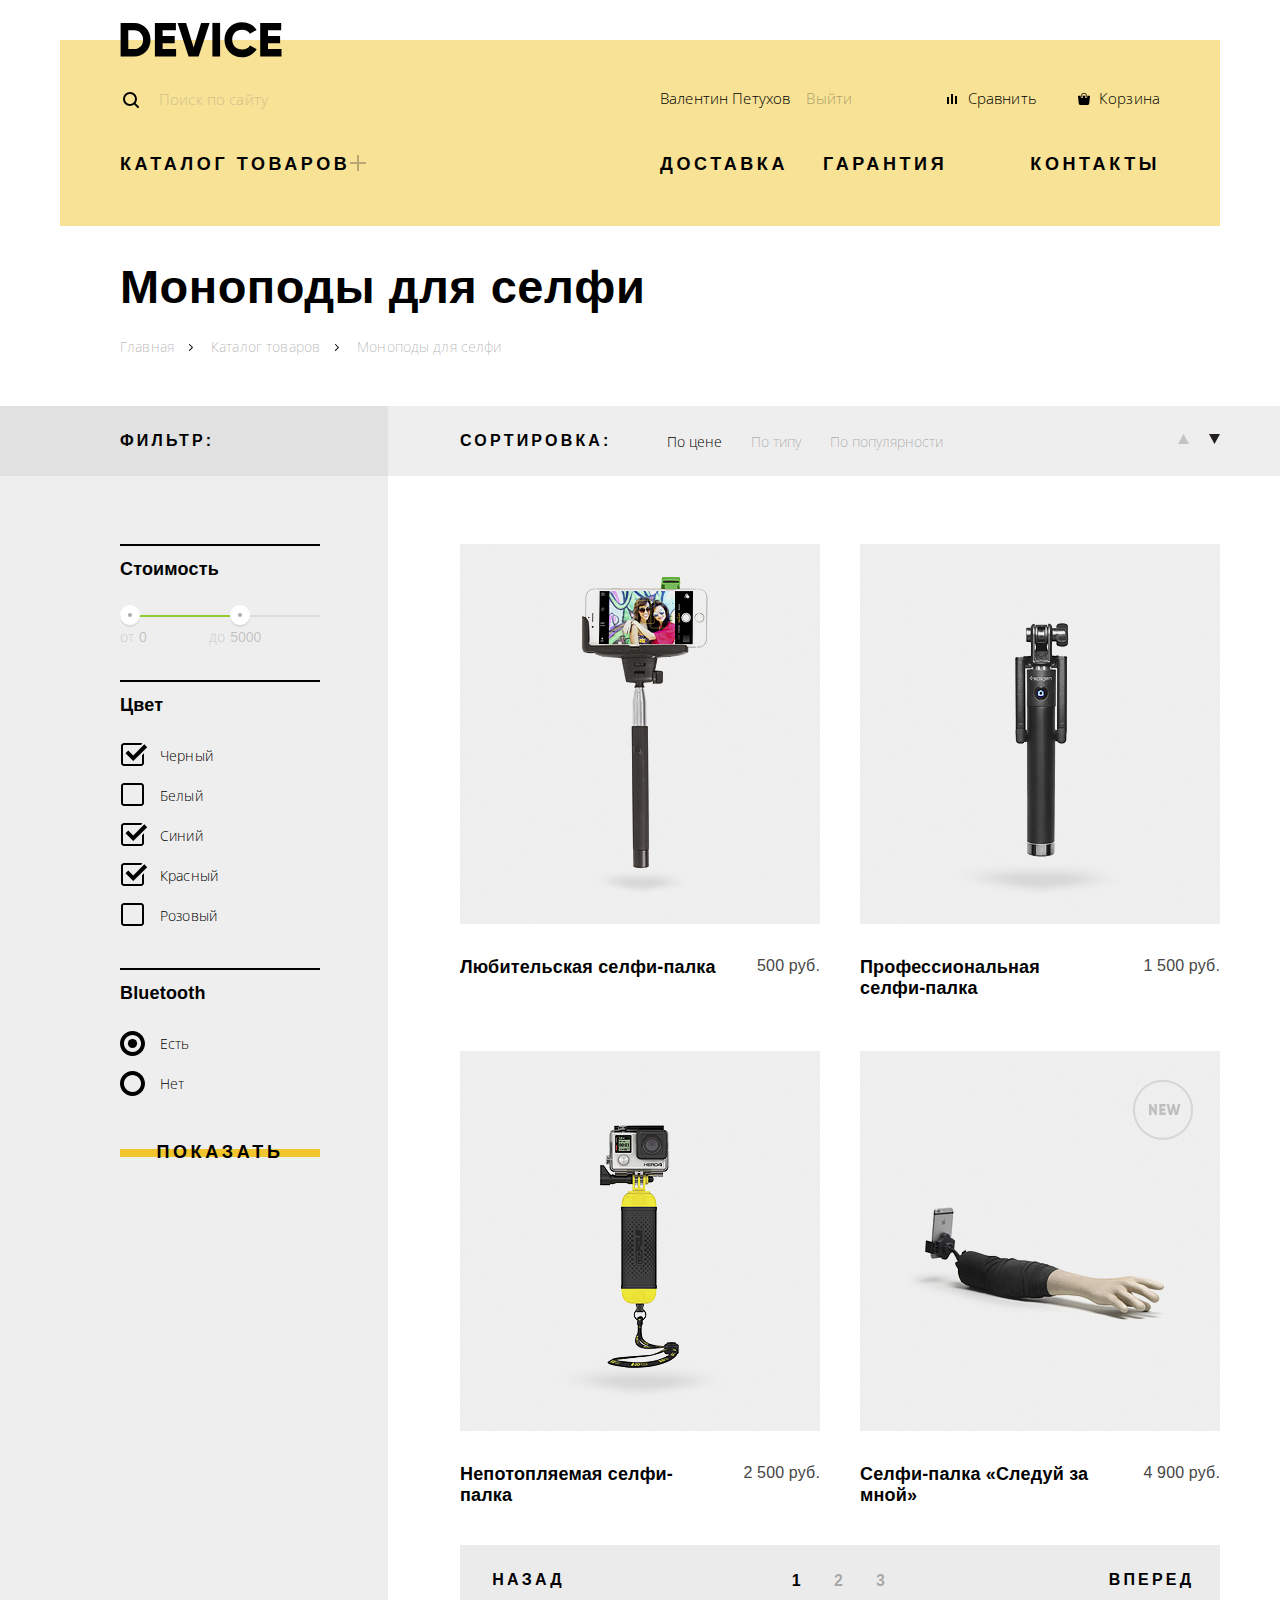
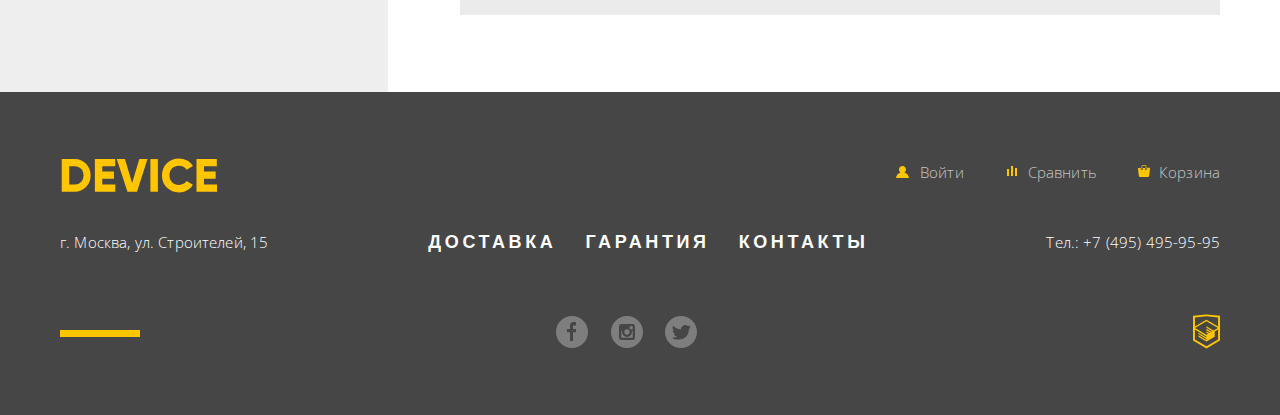
==== commit f7584d3f: "правки" ====
--- a/catalog.html
+++ b/catalog.html
@@ -88,66 +88,66 @@
 
       <div class="catalog-container linear-gradient-catalog ">
         <div class="container linear-gradient-catalog ">
-        <section class="filtrs">
-          <h3 class="visually-hidden">Фильтр</h3>
-          <form class="filter" method="get" action="https://echo.htmlacademy.ru">
-            <div class="filter-container">
-              <fieldset>
-                <legend>Стоимость</legend>
-                <div class="range-controls">
-                  <div class="scale">
-                    <div class="bar"></div>
+          <section class="filtrs">
+            <h3 class="visually-hidden">Фильтр</h3>
+            <form class="filter" method="get" action="https://echo.htmlacademy.ru">
+              <div class="filter-container">
+                <fieldset>
+                  <legend>Стоимость</legend>
+                  <div class="range-controls">
+                    <div class="scale">
+                      <div class="bar"></div>
+                    </div>
+                    <div class="range-toggle range-toggle-min"></div>
+                    <div class="range-toggle range-toggle-max"></div>
                   </div>
-                  <div class="range-toggle range-toggle-min"></div>
-                  <div class="range-toggle range-toggle-max"></div>
-                </div>
-                <div class="price-controls">
-                  <label class="min-price">от<input type="text" name="min-price" value="0"></label>
-                  <label class="max-price">до<input type="text" name="max-price" value="5000"></label>
-                </div>
-              </fieldset>
-              <fieldset>
-                <legend>Цвет</legend>
-                <ul>
-                  <li class="filter-option">
-                    <input class="visually-hidden filter-input filter-input-checkbox" type="checkbox" name="black" id="filter-black" checked>
-                    <label for="filter-black">Черный</label>
-                  </li>
-                  <li class="filter-option">
-                    <input class="visually-hidden filter-input filter-input-checkbox" type="checkbox" name="white" id="filter-white">
-                    <label for="filter-white">Белый</label>
-                  </li>
-                  <li class="filter-option">
-                    <input class="visually-hidden filter-input filter-input-checkbox" type="checkbox" name="blue" id="filter-blue" checked>
-                    <label for="filter-blue">Синий</label>
-                  </li>
-                  <li class="filter-option">
-                    <input class="visually-hidden filter-input filter-input-checkbox" type="checkbox" name="red" id="filter-red" checked>
-                    <label for="filter-red">Красный</label>
-                  </li>
-                  <li class="filter-option">
-                    <input class="visually-hidden filter-input filter-input-checkbox" type="checkbox" name="pink" id="filter-pink">
-                    <label for="filter-pink">Розовый</label>
-                  </li>
-                </ul>
-              </fieldset>
-              <fieldset>
-                <legend>Bluetooth</legend>
-                <ul>
-                  <li class="filter-option">
-                    <input class="visually-hidden filter-input filter-input-radio" type="radio" name="Bluetooth-option" value="yes" id="filter-yes" checked>
-                    <label for="filter-yes">Есть</label>
-                  </li>
-                  <li class="filter-option">
-                    <input class="visually-hidden filter-input filter-input-radio" type="radio" name="Bluetooth-option" value="no" id="filter-no">
-                    <label for="filter-no">Нет</label>
-                  </li>
-                </ul>
-              </fieldset>
-              <button class="button filter-button" type="submit" >Показать</button>
-            </div>
-          </form>
-        </section>
+                  <div class="price-controls">
+                    <label class="min-price">от<input type="text" name="min-price" value="0"></label>
+                    <label class="max-price">до<input type="text" name="max-price" value="5000"></label>
+                  </div>
+                </fieldset>
+                <fieldset>
+                  <legend>Цвет</legend>
+                  <ul>
+                    <li class="filter-option">
+                      <input class="visually-hidden filter-input filter-input-checkbox" type="checkbox" name="black" id="filter-black" checked>
+                      <label for="filter-black">Черный</label>
+                    </li>
+                    <li class="filter-option">
+                      <input class="visually-hidden filter-input filter-input-checkbox" type="checkbox" name="white" id="filter-white">
+                      <label for="filter-white">Белый</label>
+                    </li>
+                    <li class="filter-option">
+                      <input class="visually-hidden filter-input filter-input-checkbox" type="checkbox" name="blue" id="filter-blue" checked>
+                      <label for="filter-blue">Синий</label>
+                    </li>
+                    <li class="filter-option">
+                      <input class="visually-hidden filter-input filter-input-checkbox" type="checkbox" name="red" id="filter-red" checked>
+                      <label for="filter-red">Красный</label>
+                    </li>
+                    <li class="filter-option">
+                      <input class="visually-hidden filter-input filter-input-checkbox" type="checkbox" name="pink" id="filter-pink">
+                      <label for="filter-pink">Розовый</label>
+                    </li>
+                  </ul>
+                </fieldset>
+                <fieldset>
+                  <legend>Bluetooth</legend>
+                  <ul>
+                    <li class="filter-option">
+                      <input class="visually-hidden filter-input filter-input-radio" type="radio" name="Bluetooth-option" value="yes" id="filter-yes" checked>
+                      <label for="filter-yes">Есть</label>
+                    </li>
+                    <li class="filter-option">
+                      <input class="visually-hidden filter-input filter-input-radio" type="radio" name="Bluetooth-option" value="no" id="filter-no">
+                      <label for="filter-no">Нет</label>
+                    </li>
+                  </ul>
+                </fieldset>
+                <button class="button filter-button" type="submit">Показать</button>
+              </div>
+            </form>
+          </section>
 
           <section class="catalog-wrapper">
           <h3 class="visually-hidden">Моноподы для селфи</h3>
@@ -161,7 +161,7 @@
                 </p>
                 <span class="price">500 руб.</span>
                 <ul class="catalog-hover">
-                  <li><button class="catalog-cart button">В корзину</button></li>
+                  <li><button class="button catalog-cart">В корзину</button></li>
                   <li><button class="catalog-compare">Добавить к сравнению</button></li>
                 </ul>
               </li>
@@ -174,7 +174,7 @@
                 </p>
                 <span class="price">1 500 руб.</span>
                 <ul class="catalog-hover">
-                   <li><button class="catalog-cart button">В корзину</button></li>
+                   <li><button class="button catalog-cart">В корзину</button></li>
                    <li><button class="catalog-compare">Добавить к сравнению</button></li>
                 </ul>
               </li>
@@ -187,7 +187,7 @@
                 </p>
                 <span class="price">2 500 руб.</span>
                 <ul class="catalog-hover">
-                  <li><button class="catalog-cart button">В корзину</button></li>
+                  <li><button class="button catalog-cart">В корзину</button></li>
                   <li><button class="catalog-compare">Добавить к сравнению</button></li>
                 </ul>
               </li>
@@ -200,7 +200,7 @@
                 </p>
                 <span class="price">4 900 руб.</span>
                 <ul class="catalog-hover">
-                  <li><button class="catalog-cart button">В корзину</button></li>
+                  <li><button class="button catalog-cart">В корзину</button></li>
                   <li><button class="catalog-compare">Добавить к сравнению</button></li>
                 </ul>
               </li>
--- a/css/style.css
+++ b/css/style.css
@@ -30,7 +30,9 @@
   text-decoration: none;
 }
 
-.visually-hidden {
+.visually-hidden:not(:focus):not(:active),
+input[type="checkbox"].visually-hidden,
+input[type="radio"].visually-hidden {
   position: absolute;
 
   width: 1px;
@@ -91,7 +93,6 @@
   position: relative;
 
   display: flex;
-  justify-content: space-between;
   width: 441px;
   white-space: nowrap;
 }
@@ -135,7 +136,8 @@
   border-bottom: 2px solid transparent;
 }
 
-.search-navigation input:focus {
+.search-navigation input:focus,
+.search-navigation input:active {
   opacity: 1;
   border-bottom: 2px solid #000000;
   outline: none;
@@ -157,7 +159,8 @@
   background-color: inherit;
 }
 
-.navigation button:hover {
+.navigation button:hover,
+.navigation button:focus {
   display: block;
 
   color: #ffffff;
@@ -165,7 +168,7 @@
   outline: none;
 }
 
-.navigation button:focus {
+.navigation button:active {
   display: block;
 
   color: rgba(255, 255, 255, 0.3);
@@ -262,15 +265,18 @@
   background-position: 0 0;
 }
 
-.compare-link:hover::before,
-.cart-link:hover::before,
-.login-link:hover::before {
+.compare-link:hover,
+.cart-link:hover,
+.login-link:hover,
+.compare-link:focus,
+.cart-link:focus,
+.login-link:focus  {
   opacity: 0.6;
 }
 
-.compare-link:hover::before,
-.cart-link:hover::before,
-.login-link:focus::before {
+.compare-link:active,
+.cart-link:active,
+.login-link:active {
   opacity: 0.3;
 }
 
@@ -298,26 +304,15 @@
   white-space: nowrap;
 }
 
-.catalog-link {
-  padding-right: 30px;
-}
-
 .catalog {
   position: relative;
-  margin-right: auto;
-}
-
-.delivery-link {
-  margin-left: 35px;
-
+  width: 540px;
+  margin-left: 0;
 }
 
 .guarantee-link  {
   margin-left: 35px;
-}
-
-.contacts-link {
-  margin-left: 105px;
+  margin-right: auto;
 }
 
 .catalog-link::after {
@@ -325,7 +320,7 @@
 
   position: absolute;
   top: 1px;
-  right: 4px;
+  left: 230px;
 
   width: 16px;
   height: 16px;
@@ -400,13 +395,13 @@
 }
 
 .site-navigation a:hover,
-.user-navigation a:hover,
-.search-navigation a:hover {
+.search-navigation a:hover,
+.site-navigation a:focus,
+.user-navigation a:focus  {
   color: rgba(0, 0, 0, 0.6);
 }
 
-.site-navigation a:focus,
-.user-navigation a:focus {
+.site-navigation a:active {
   color: rgba(0, 0, 0, 0.3);
 }
 
@@ -555,7 +550,6 @@
 .button {
   position: relative;
   display: inline-block;
-  z-index: 1;
   padding: 9px 5px;
 
   font-family: "Gilroy", Tahoma, sans-serif;
@@ -584,14 +578,15 @@
   transition: all 0.3s ease-in-out;
 }
 
-.button:hover::before {
+.button:hover::before,
+.button:focus::before {
   display: inline-block;
 
   top: 0;
   height: 100%;
 }
 
-.button:focus {
+.button:active {
   display: inline-block;
 
   color: rgba(0, 0, 0, 0.3);
@@ -755,6 +750,7 @@
 }
 
 .catalog-icon-categories {
+  position: relative;
   margin-left: 40px;
   margin-bottom: 85px;
 }
@@ -763,7 +759,7 @@
   margin-left: 0;
 }
 
-.catalog-icon-categories a {
+.icon {
   display: flex;
   flex-direction: column;
 
@@ -772,11 +768,12 @@
   color: #000000;
 }
 
-.catalog-icon-categories a:hover::before {
+.icon:hover::before,
+.icon:focus::before {
   background-color: #f0c52e;
 }
 
-.catalog-icon-categories a:focus {
+.icon:active {
   opacity: 0.3;
 }
 
@@ -811,7 +808,6 @@
   color: #000000;
 }
 
-
 .info-about-us {
   display: none;
   position: relative;
@@ -1071,13 +1067,16 @@
   background-image: url('../img/bulit.svg');
   background-repeat: no-repeat;
 }
+
 .contacts img {
   margin-bottom: 61px;
 }
 
-.about-us-button {
+.about-us-button,
+.write-us {
   min-width: 250px;
   max-width: 560px;
+  cursor: pointer;
 }
 
 .page-title {
@@ -1090,7 +1089,6 @@
   letter-spacing: 0.01em;
   font-weight: 800;
   color: #000000;
-
 }
 
 .breadcrumbs {
@@ -1137,11 +1135,12 @@
   color: rgba(0, 0, 0, 0.3);
 }
 
-.breadcrumbs a:hover {
+.breadcrumbs a:hover,
+.breadcrumbs a:focus {
   color: rgba(0, 0, 0, 0.6);
 }
 
-.breadcrumbs a:focus {
+.breadcrumbs a:active {
   color: rgba(0, 0, 0, 0.1);
 }
 
@@ -1206,11 +1205,12 @@
   color: rgba(0, 0, 0, 0.3);
 }
 
-.sort-list a:hover {
+.sort-list a:hover,
+.sort-list a:focus {
   color: rgba(0, 0, 0, 0.6);
 }
 
-.sort-list a:focus {
+.sort-list a:active {
   color: rgba(0, 0, 0, 1);
 }
 
@@ -1281,12 +1281,14 @@
 }
 
 .max a:hover::after,
-.min a:hover::after {
-  opacity: 0.4;
-}
-
+.min a:hover::after,
 .max a:focus::after,
 .min a:focus::after {
+  opacity: 0.4;
+}
+
+.max a:active::after,
+.min a:active::after {
   opacity: 1;
 }
 
@@ -1336,8 +1338,8 @@
   height: 23px;
   margin: 0;
   padding: 0;
-
-}
+}
+
 .price-controls input {
   width: 64px;
   padding-left: 5px;
@@ -1397,7 +1399,7 @@
   transition: transform 0.3s ease-in-out;
 }
 
-.range-toggle:hover {
+.range-toggle:active {
   transform: scale(1.2);
 }
 
@@ -1435,7 +1437,8 @@
   padding: 0;
 }
 
-.filter-input:hover {
+.filter-input:hover,
+.filter-input:focus {
   opacity: 0.6;
 }
 
@@ -1455,7 +1458,6 @@
   background-repeat: no-repeat;
 }
 
-
 .filter-input-checkbox:checked + label::before {
   content: "";
   position: absolute;
@@ -1495,7 +1497,11 @@
 .filter-input-checkbox + label:hover::before,
 .filter-input-checkbox:checked + label:hover::before,
 .filter-input-radio + label:hover::before,
-.filter-input-radio:checked + label:hover::before {
+.filter-input-radio:checked + label:hover::before,
+.filter-input-checkbox + label:focus::before,
+.filter-input-checkbox:checked + label:focus::before,
+.filter-input-radio + label:focus::before,
+.filter-input-radio:checked + label:focus::before {
   opacity: 0.6;
 }
 
@@ -1506,7 +1512,6 @@
   width: 760px;
   margin-top: 68px;
   margin-left: 140px;
-
 }
 
 .catalog-list {
@@ -1615,36 +1620,36 @@
   background-repeat: no-repeat;
 }
 
-.filter button,
-.catalog-hover .catalog-cart {
+.catalog-cart {
   width: 200px;
 
-  font-family: "Gilroy", Tahoma, sans-serif;
-  font-size: 18px;
-  letter-spacing: 0.2em;
-  font-weight: 800;
-  color: rgba(0, 0, 0, 1);
-  text-align: center;
-  vertical-align: middle;
-  text-transform: uppercase;
   border: none;
   border-radius: 0;
-  background-color: inherit;
+  background-color: transparent;
+  cursor: pointer;
 }
 
 .filter button {
+  width: 200px;
   margin-top: -30px;
+  z-index: 1;
+  border: none;
+  border-radius: 0;
+  background-color: transparent;
+  cursor: pointer;
 }
 
 .filter button:hover,
-.catalog-hover .catalog-cart:hover {
+.catalog-cart:hover,
+.filter button:focus,
+.catalog-cart:focus {
   color: rgba(0, 0, 0);
   background-color: #f0c52e;
   outline: none;
 }
 
-.filter button:focus,
-.catalog-hover .catalog-cart:focus {
+.filter button:active,
+.catalog-cart:active {
   color: rgba(0, 0, 0, 0.3);
   background-color: #f0c52e;
   outline: none;
@@ -1662,12 +1667,13 @@
   background-color: inherit;
 }
 
-.catalog-compare:hover {
+.catalog-compare:hover,
+.catalog-compare:focus {
   color: #000000;
   outline: none;
 }
 
-.catalog-compare:focus {
+.catalog-compare:active {
   color: rgba(0, 0, 0, 0.2);
   outline: none;
 }
@@ -1696,6 +1702,7 @@
 .pagination-list {
   display: flex;
   justify-content: space-between;
+  padding: 0;
 }
 
 .pagination-item {
@@ -1715,16 +1722,13 @@
   color: rgba(0, 0, 0, 0.3);
 }
 
-.pagination-item a:hover {
+.pagination-item a:hover,
+.pagination-item a:focus {
   color: rgba(0, 0, 0, 0.6);
 }
 
-.pagination-item a:focus {
+.pagination-item a:active {
   color: #000000;
-}
-
-.pagination-item a:active {
-  color: rgba(0, 0, 0, 1)
 }
 
 .pagination-item-current a {
@@ -1745,11 +1749,12 @@
   background-color: transparent;
 }
 
-.pagination-menu:hover {
+.pagination-menu:hover,
+.pagination-menu:focus {
   background-color: rgba(0, 0, 0, 0.08);
 }
 
-.pagination-menu:focus {
+.pagination-menu:active {
   color: rgba(0, 0, 0, 0.3);
   background-color: rgba(0, 0, 0, 0.08);
 }
@@ -1765,9 +1770,6 @@
   display: flex;
   justify-content: space-between;
   margin-bottom: 25px;
-
-  /* Временно для сетки */
-  min-height: 36px;
 }
 
 .footer-logo {
@@ -1795,14 +1797,6 @@
   color: rgba(255, 255, 255, 0.7);
 }
 
-.footer-user-navigation a:hover {
-  color: #ffffff;
-}
-
-.footer-user-navigation a:focus {
-  color: rgba(255, 255, 255, 0.3);
-}
-
 .login-link-footer {
   position: relative;
   padding-left: 28px;
@@ -1863,15 +1857,18 @@
   background-position: 0 0;
 }
 
-.compare-link-footer:hover::before,
-.cart-link-footer:hover::before,
-.login-link-footer:hover::before {
+.compare-link-footer:hover,
+.cart-link-footer:hover,
+.login-link-footer:hover,
+.compare-link-footer:focus,
+.cart-link-footer:focus,
+.login-link-footer:focus {
   opacity: 0.6;
 }
 
-.compare-link-footer:focus::before,
-.cart-link-footer:focus::before,
-.login-link-footer:focus::before {
+.compare-link-footer:active,
+.cart-link-footer:active,
+.login-link-footer:active {
   opacity: 0.3;
 }
 
@@ -1914,11 +1911,12 @@
   color: #ffffff;
 }
 
-.footer-site-navigation a:hover {
+.footer-site-navigation a:hover,
+.footer-site-navigation a:focus {
   color: rgba(255, 255, 255, 0.6);
 }
 
-.footer-site-navigation a:focus {
+.footer-site-navigation a:active {
   color: rgba(255, 255, 255, 0.3);
 }
 
@@ -1927,7 +1925,6 @@
 
   display: flex;
   justify-content: space-between;
-  margin-bottom: 65px;
   padding: 0;
 }
 
@@ -1949,8 +1946,7 @@
   display: flex;
   justify-content: space-between;
   align-items: center;
-  margin: 0;
-  margin-left: 510px;
+  margin: 0 auto;
   padding: 0;
 
   text-align: center;
@@ -1959,11 +1955,12 @@
   opacity: 0.3;
 }
 
-.footer-social a:hover {
+.footer-social a:hover,
+.footer-social a:focus {
   opacity: 0.6;
 }
 
-.footer-social a:focus {
+.footer-social a:active {
   opacity: 0.1;
 }
 
@@ -1971,21 +1968,26 @@
   color: #ffffff;
 }
 
-.html-academy:hover {
+.html-academy:hover,
+.html-academy:focus {
   opacity: 0.6;
 }
 
-.html-academy:focus {
+.html-academy:active {
   opacity: 0.3;
 }
 
 .modal {
   position: fixed;
+
+  display: none;
+}
+
+.modal-show {
+  display: block;
 }
 
 .modal-write-us {
-  display: none;
-
   top: 50%;
   left: 50%;
   z-index: 5;
@@ -1993,7 +1995,7 @@
   width: 760px;
   min-height: 380px;
   margin-left: -480px;
-  margin-top: -420px;
+  margin-top: -280px;
   padding-left: 100px;
   padding-right: 100px;
   padding-top: 93px;
@@ -2007,9 +2009,23 @@
   40px 0 40px -40px rgba(2,4,6,.75);
 }
 
+.modal-map p {
+  position: absolute;
+  top: 0;
+  left: 0;
+  z-index: 1;
+
+  margin: 0;
+}
+
+.modal-map iframe {
+  position: relative;
+  z-index: 2;
+
+  border: none;
+}
+
 .modal-map {
-  display: none ;
-
   top: 50%;
   left: 50%;
   z-index: 5;
@@ -2028,6 +2044,8 @@
   position: absolute;
   top: 22px;
   right: 22px;
+
+  z-index: 3;
 
   width: 55px;
   height: 55px;
@@ -2042,12 +2060,13 @@
   cursor: pointer;
 }
 
-.modal-close:hover {
+.modal-close:hover,
+.modal-close:focus {
   opacity: 1;
   outline: none;
 }
 
-.modal-close:focus {
+.modal-close:active {
   opacity: 0.3;
   outline: none;
 }
@@ -2144,15 +2163,17 @@
  border: none;
  border-radius: 0;
  background-color: inherit;
-}
-
-.write-us-form button:hover {
+ cursor: pointer;
+}
+
+.write-us-form button:hover,
+.write-us-form button:focus {
  color: rgba(0, 0, 0);
  background-color: #f0c52e;
  outline: none;
 }
 
-.write-us-form button:focus {
+.write-us-form button:active {
  color: rgba(0, 0, 0, 0.3);
  background-color: #f0c52e;
  outline: none;
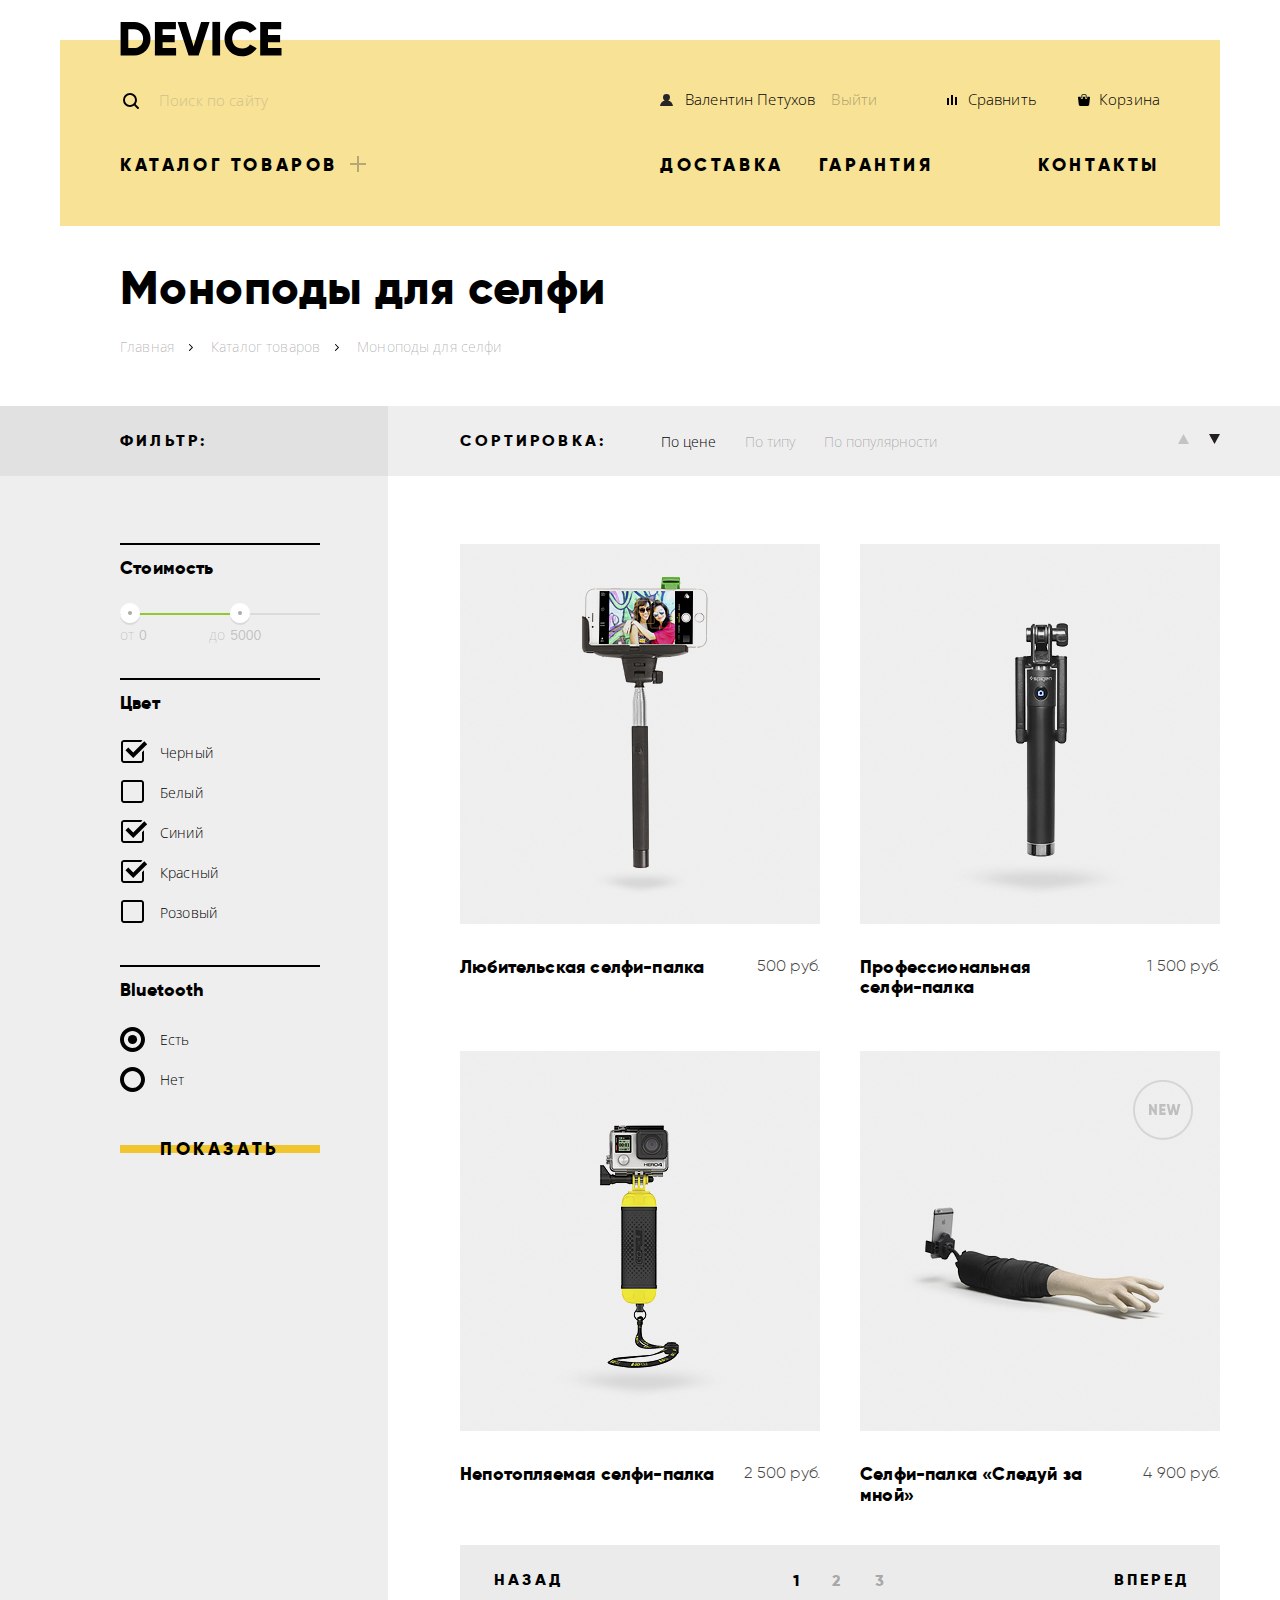
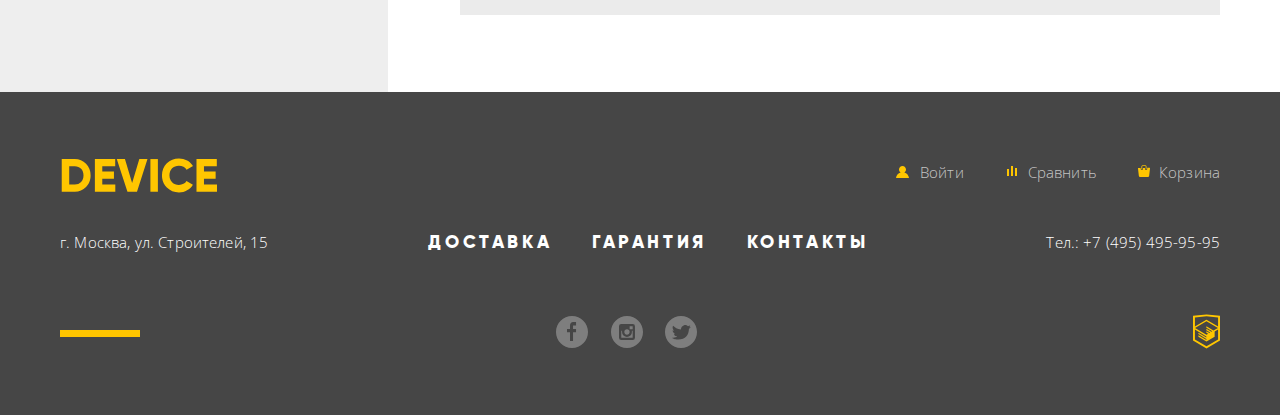
==== commit 5490dfae: "правки" ====
--- a/catalog.html
+++ b/catalog.html
@@ -5,7 +5,7 @@
     <title>HTML Academy: Девайс</title>
     <link href="https://fonts.googleapis.com/css?family=Open+Sans:300&amp;subset=cyrillic" rel="stylesheet">
     <link href="css/normalize.css" rel="stylesheet">
-    <link href="css/style.css" rel="stylesheet">
+    <link href="css/style.min.css" rel="stylesheet">
   </head>
   <body>
 
@@ -22,7 +22,7 @@
           </form>
           <ul class="user-navigation">
             <li class="login">
-              <a class="profile-link" href="profile.html">Валентин Петухов</a>
+              <a class="login-link profile-link" href="profile.html">Валентин Петухов</a>
             </li>
             <li class="exit">
               <a href="#">Выйти</a>
@@ -69,7 +69,6 @@
       <div class="titles-container linear-gradient">
         <div class="container linear-gradient">
           <div class="titles-wrapper">
-          <h3 class="filtrs-title">Фильтр:</h3>
           <section class="sort">
             <h3 class="sort-title">Сортировка:</h3>
             <ul class="sort-list">
@@ -78,8 +77,8 @@
               <li class="on-popularity"><a href="#">По популярности</a></li>
             </ul>
             <ul class="sort-list-min">
-              <li class="max"><a href="#">По возрастанию</a></li>
-              <li class="min"><a href="#">По убыванию</a></li>
+              <li class="max"><a href="#"><span class="visually-hidden">По возрастанию</span></a></li>
+              <li class="min"><a href="#"><span class="visually-hidden">По убыванию</span></a></li>
             </ul>
           </section>
         </div>
@@ -89,7 +88,7 @@
       <div class="catalog-container linear-gradient-catalog ">
         <div class="container linear-gradient-catalog ">
           <section class="filtrs">
-            <h3 class="visually-hidden">Фильтр</h3>
+            <h3 class="filtrs-title">Фильтр:</h3>
             <form class="filter" method="get" action="https://echo.htmlacademy.ru">
               <div class="filter-container">
                 <fieldset>
@@ -154,7 +153,7 @@
             <ul class="catalog-list">
               <li class="catalog-item">
                 <a href="catalog-item.html">
-                  <h3 class="device">Любительская селфи-палка</h3>
+                  <h4 class="device">Любительская селфи-палка</h4>
                 </a>
                 <p class="catalog-item-image">
                   <img src="img/item-1.jpg" width="360" height="380" alt="Любительская селфи-палка">
@@ -167,7 +166,7 @@
               </li>
               <li class="catalog-item">
                 <a href="catalog-item.html">
-                  <h3 class="device">Профессиональная<br>селфи-палка</h3>
+                  <h4 class="device">Профессиональная<br>селфи-палка</h4>
                 </a>
                 <p class="catalog-item-image">
                   <img src="img/item-2.jpg" width="360" height="380" alt="Профессиональная селфи-палка">
@@ -180,7 +179,7 @@
               </li>
               <li class="catalog-item">
                 <a href="catalog-item.html">
-                  <h3 class="device">Непотопляемая селфи-палка</h3>
+                  <h4 class="device">Непотопляемая селфи-палка</h4>
                 </a>
                 <p class="catalog-item-image">
                   <img src="img/item-3.jpg" width="360" height="380" alt="Непотопляемая селфи-палка">
@@ -193,7 +192,7 @@
               </li>
               <li class="catalog-item new">
                 <a href="catalog-item.html">
-                  <h3 class="device">Селфи-палка «Следуй за мной»</h3>
+                  <h4 class="device">Селфи-палка «Следуй за мной»</h4>
                 </a>
                 <p class="catalog-item-image">
                   <img src="img/item-4.jpg" width="360" height="380" alt="Селфи-палка «Следуй за мной»">
@@ -265,7 +264,7 @@
                 </a>
               </li>
             </ul>
-            <a class="html-academy" href="https://htmlacademy.ru">
+            <a class="html-academy" href="https://htmlacademy.ru/intensive/htmlcss">
               <img src="img/logo-html.svg" width="27" height="35" alt="HTML Academy">
             </a>
           </div>
--- a/css/style.min.css
+++ b/css/style.min.css
@@ -0,0 +1 @@
+@-webkit-keyframes effect{0%{opacity:0}to{opacity:1}}@keyframes effect{0%{opacity:0}to{opacity:1}}@font-face{font-family:'Gilroy Extrabold';src:url(../fonts/gilroyextrabold-webfont.woff2) format('woff2');font-weight:800;font-style:normal}@font-face{font-family:'Gilroy Light';src:url(../fonts/gilroylight-webfont.woff2) format('woff2');font-weight:300;font-style:normal}body{min-width:1200px;margin:0;padding:0;font-family:"Open Sans",Tahoma,sans-serif;font-size:15px;letter-spacing:.01em;line-height:30px;font-weight:300;color:#464646;background-color:#fff}a{text-decoration:none}.visually-hidden{position:absolute;width:1px;height:1px;margin:-1px;border:0;padding:0;white-space:nowrap;-webkit-clip-path:inset(100%);clip-path:inset(100%);clip:rect(0 0 0 0);overflow:hidden}.container{width:1160px;margin-left:auto;margin-right:auto;margin-bottom:0;padding-left:20px;padding-right:20px}.main-header{display:-webkit-box;display:-ms-flexbox;display:flex;-webkit-box-orient:vertical;-webkit-box-direction:normal;-ms-flex-direction:column;flex-direction:column;margin-top:40px;padding-left:60px;padding-right:60px;background-color:#f7e296;height:299px}.header-catalog{height:186px;margin-bottom:36px}.header-logo{margin-top:-19px;margin-bottom:24px;width:164px;height:36px}.cart-link:focus,.cart-link:hover,.compare-link:focus,.compare-link:hover,.login-link:focus .profile-link:focus,.login-link:hover,.main-header a[href]:focus,.main-header a[href]:hover,.profile-link:hover{opacity:.6}.cart-link:active,.compare-link:active,.login-link:active,.main-header a[href]:active,.profile-link:active{opacity:.3}.navigation,.search-navigation{display:-webkit-box;display:-ms-flexbox;display:flex}.navigation{-webkit-box-pack:justify;-ms-flex-pack:justify;justify-content:space-between;margin:0 0 25px}.search-navigation{position:relative;width:441px;white-space:nowrap}.search-navigation input{height:49px;width:356px;margin:0;padding-top:2px;padding-left:39px;padding-bottom:11px;border:0;font-family:"Open Sans",Tahoma,sans-serif;font-size:15px;letter-spacing:.01em;line-height:36px;font-weight:300;opacity:.3;border-bottom:2px solid transparent;background-color:transparent}.search-navigation::before{content:"";position:absolute;top:12px;left:3px;width:16px;height:16px;background-image:url(../img/search.svg);background-repeat:no-repeat;background-position:0 0}.search-navigation input:hover{opacity:.6;border-bottom:2px solid transparent}.search-navigation input:active,.search-navigation input:focus{opacity:1;border-bottom:2px solid #000;outline:0}.search-navigation input[type=search]:focus+.search{display:block}.navigation button{display:none;height:49px;width:85px;padding:0;margin:0;border:2px solid #000;border-radius:0;background-color:transparent}.navigation button:focus,.navigation button:hover{display:block;color:#fff;background-color:#000;outline:0}.navigation button:active{display:block;color:rgba(255,255,255,.3);background-color:#000;outline:0}.user-navigation{display:-webkit-box;display:-ms-flexbox;display:flex;-webkit-box-pack:justify;-ms-flex-pack:justify;justify-content:space-between;-ms-flex-wrap:wrap;flex-wrap:wrap;width:500px;margin:0;padding:0;font-size:15px;line-height:36px;color:#000}.login-link{position:relative;padding-left:25px}.cart-link::before,.catalog-link::after,.compare-link::before,.login-link::before{content:"";position:absolute;top:13px;left:0;width:13px;height:12px;background-image:url(../img/user.svg);background-repeat:no-repeat;background-position:0 0}.exit,.login{margin-right:16px}.exit{opacity:.3}.compare-link{position:relative;padding-left:27px}.compare{margin-left:auto}.cart-link::before,.catalog-link::after,.compare-link::before{top:14px;left:6px;width:10px;height:10px;background-image:url(../img/compare.svg)}.cart-link{position:relative;padding-left:25px}.cart{margin-left:37px}.cart-link::before,.catalog-link::after{top:13px;left:4px;width:12px;height:12px;background-image:url(../img/cart.svg)}.main-navigation{margin-bottom:38px;font-family:"Gilroy Extrabold",Tahoma,sans-serif;font-size:18px;letter-spacing:.2em;line-height:normal;font-weight:800;text-transform:uppercase;color:#000}.site-navigation{display:-webkit-box;display:-ms-flexbox;display:flex;-webkit-box-pack:justify;-ms-flex-pack:justify;justify-content:space-between;-ms-flex-wrap:wrap;flex-wrap:wrap;padding:0;margin:0 auto}.main-navigation li{white-space:nowrap}.catalog{position:relative;width:540px;margin-left:0}.guarantee-link{margin-left:35px;margin-right:auto}.catalog-link::after{top:1px;left:221px;width:16px;height:16px;margin-left:9px;background-image:url(../img/plus.svg);opacity:.3}.site-navigation .drop-menu{position:absolute;top:20px;left:-60px;z-index:3;-webkit-box-orient:vertical;-webkit-box-direction:normal;-ms-flex-direction:column;flex-direction:column;-ms-flex-wrap:wrap;flex-wrap:wrap;-webkit-box-align:stretch;-ms-flex-align:stretch;align-items:stretch;-ms-flex-line-pack:start;align-content:flex-start;width:1160px;height:140px;margin:0;padding:25px 0 0;background:#f7e296;font-family:"Open Sans",Tahoma,sans-serif;font-size:15px;letter-spacing:.01em;line-height:36px;font-weight:300}.main-index input,.main-navigation>ul>li .drop-menu{display:none}.smart-watch{margin-bottom:40px}.drop-menu li{margin-left:60px}.drop-menu a{letter-spacing:normal;text-transform:none}.drop-menu a,.main-navigation>ul>li:hover .drop-menu,.site-navigation .drop-menu{display:-webkit-box;display:-ms-flexbox;display:flex}.drop-menu,.search-navigation,.site-navigation,.user-navigation{list-style:none}.drop-menu a,.site-navigation a,.user-navigation a{display:block;color:#000}.search-navigation a:hover,.site-navigation a:focus,.site-navigation a:hover,.user-navigation a:focus{color:rgba(0,0,0,.6)}.breadcrumbs a,.site-navigation a:active{color:rgba(0,0,0,.3)}.search-navigation a:focus{color:#000}.slide b{font-family:"Gilroy Extrabold",Tahoma,sans-serif;font-size:47px;line-height:normal;font-weight:800;letter-spacing:.01em;color:#000}.company p,.info p,.slider-text p{font:inherit}.slider{position:relative;width:1160px;max-height:497px;margin:-112px auto 107px;padding:0}.slide{display:none;margin:0;padding:0}.slide-wrapper{display:-webkit-box;display:-ms-flexbox;display:flex;width:1160px;margin:0;padding:0}.slider-text{display:block;-webkit-box-ordinal-group:3;-ms-flex-order:2;order:2;width:560px;padding:0;margin-top:82px}.slider-text p{margin-top:23px;margin-right:65px;margin-bottom:45px}.slide img{-webkit-box-ordinal-group:2;-ms-flex-order:1;order:1}.slide-thirst img{margin-left:89px;margin-right:auto}.slide-second img,.slide-third img{margin-left:116px;margin-top:12px;margin-right:auto}.slide-second p,.slide-third p{margin-right:100px}.slide-third img{margin-top:65px;margin-left:30px}.slider-title{position:relative;z-index:2;margin-top:80px}.slider-title::after{content:"";position:absolute;top:-42px;left:0;width:100px;height:7px;background-color:#fff}.number{position:absolute;top:-12px;right:50px;font-family:"Gilroy Extrabold",Tahoma,sans-serif;font-size:179px;line-height:179px;font-weight:800;color:#fff}.navigation-slider{position:absolute;top:328px;right:60px;display:-webkit-box;display:-ms-flexbox;display:flex;margin:0}.navigation-slider label{display:inline-block;width:12px;height:12px;margin-right:22px;vertical-align:top;background-image:url(../img/radio-off.svg);cursor:pointer}.table-slide{border:0}.stroke,.table-slide tbody{display:-webkit-box;display:-ms-flexbox;display:flex;margin:0;padding:0}.stroke{-webkit-box-orient:vertical;-webkit-box-direction:reverse;-ms-flex-direction:column-reverse;flex-direction:column-reverse;margin:0 78px 0 0}.slide-third .stroke{margin-right:45px}.stroke1{margin:0;padding:0;font-size:13px;font-weight:300;color:inherit}.button,.stroke2{line-height:normal;color:#000}.stroke2{margin:0 0 5px;padding:0;font-family:"Gilroy Light",Tahoma,sans-serif;font-size:36px;font-weight:300}.slider-text .button{width:210px;margin:0 0 52px}.button{position:relative;display:inline-block;z-index:1;padding:9px 5px;font-family:"Gilroy Extrabold",Tahoma,sans-serif;font-size:18px;letter-spacing:.2em;font-weight:800;vertical-align:middle;text-align:center;text-transform:uppercase;text-decoration:none}.button::after{content:"";position:absolute;top:50%;right:0;left:0;z-index:-1;-webkit-transform:translateY(-50%);-ms-transform:translateY(-50%);transform:translateY(-50%);height:8px;background-color:#f0c52e;-webkit-transition:height .3s ease-in-out;-o-transition:height .3s ease-in-out;transition:height .3s ease-in-out}.button:focus::after,.button:hover::after{height:100%}.button:active{display:inline-block;color:rgba(0,0,0,.3)}#product-1:checked~.container #slide1,#product-2:checked~.container #slide2,#product-3:checked~.container #slide3{display:-webkit-box;display:-ms-flexbox;display:flex}#product-1:checked~.container label[for=product-1],#product-2:checked~.container label[for=product-2],#product-3:checked~.container label[for=product-3]{background-image:url(../img/radio-on.svg)}.catalog-icon-list{display:-webkit-box;display:-ms-flexbox;display:flex;-webkit-box-pack:justify;-ms-flex-pack:justify;justify-content:space-between;-webkit-box-align:start;-ms-flex-align:start;align-items:flex-start;position:relative;top:0;margin:0;padding:0;list-style:none}.icon1::before,.icon2::before,.icon3::before,.icon4::before,.icon5::before,.icon6::before{content:"";position:absolute;top:0;z-index:1;width:160px;height:160px;background-image:url(../img/popular-1.svg);background-repeat:no-repeat;background-position:50% 50%}.icon2::before,.icon3::before,.icon4::before,.icon5::before,.icon6::before{background-image:url(../img/popular-2.svg);background-position:50% 100%}.icon3::before,.icon4::before,.icon5::before,.icon6::before{background-image:url(../img/popular-3.svg);background-position:55% 52%}.icon4::before,.icon5::before,.icon6::before{background-image:url(../img/popular-4.svg);background-position:50% 54%}.icon5::before,.icon6::before{background-image:url(../img/popular-5.svg);background-position:53% 52%}.icon6::before{background-image:url(../img/popular-6.svg);background-position:50% 55%}.catalog-icon-list h3{-webkit-box-ordinal-group:3;-ms-flex-order:2;order:2;margin-top:0;font-family:"Gilroy Extrabold",Tahoma,sans-serif;font-size:18px;letter-spacing:.01em;line-height:normal;font-weight:800;vertical-align:top;list-style:none}.catalog-icon-categories div{-webkit-box-ordinal-group:2;-ms-flex-order:1;order:1;margin-bottom:35px;width:160px;height:160px;background-color:rgba(240,197,46,.5)}.catalog-icon-categories{position:relative;margin-left:40px;margin-bottom:85px}.catalog-icon-categories:first-child{margin-left:0}.icon{display:-webkit-box;display:-ms-flexbox;display:flex;-webkit-box-orient:vertical;-webkit-box-direction:normal;-ms-flex-direction:column;flex-direction:column;width:160px;margin-bottom:0;color:#000}.icon:focus::before,.icon:hover::before{background-color:#f0c52e}.icon:active h3,.icon:active::before{opacity:.3}.icon:active .catalog-icon-icons{background-color:#f0c52e}.info{position:relative;min-height:288px;margin-top:84px;margin-bottom:95px;padding:0;background-color:#e5e5e5}.info-block{display:-webkit-box;display:-ms-flexbox;display:flex;-webkit-box-pack:justify;-ms-flex-pack:justify;justify-content:space-between;position:relative}.info-navigation{position:relative;width:280px;margin-top:-19px;font-family:"Gilroy Extrabold",Tahoma,sans-serif;font-size:18px;letter-spacing:.2em;line-height:normal;font-weight:800;text-transform:uppercase;color:#000}.info-about-us{display:none;position:relative;width:760px;margin-top:-28px;margin-left:120px}.info-navigation label{z-index:1;min-width:125px;max-width:250px;min-height:20px;padding-left:20px;padding-right:20px;margin-bottom:27px;background-color:transparent;border:0;outline:0;cursor:pointer}#info-button-1:checked~.info #delivery,#info-button-2:checked~.info #warranty,#info-button-3:checked~.info #credit{display:block}#info-button-1:checked~.info label[for=info-button-1],#info-button-2:checked~.info label[for=info-button-2],#info-button-3:checked~.info label[for=info-button-3]{color:#f7e184}#info-button-1:checked~.info label[for=info-button-1]::after,#info-button-2:checked~.info label[for=info-button-2]::after,#info-button-3:checked~.info label[for=info-button-3]::after{top:50%;width:280px;height:100%;background-color:#000}.info-navigation::before{content:"";position:absolute;top:-80px;left:277px;width:7px;height:319px;background-color:#000}.info-about{margin:0 0 26px;font-family:"Gilroy Extrabold",Tahoma,sans-serif;font-size:47px;letter-spacing:.01em;line-height:normal;font-weight:800;color:#000}.info-about-us p{width:440px;margin:0;padding:0}.credit-icon,.delivery-icon,.warranty-icon{position:absolute;top:17px;left:558px;width:136px;height:164px;background-image:url(../img/delivery.svg);background-repeat:no-repeat}.credit-icon,.warranty-icon{top:-7px;left:543px;width:171px;height:195px;background-image:url(../img/warranty.svg)}.credit-icon{left:534px;width:156px;height:188px;background-image:url(../img/credit.svg)}.logotypes-fabricator{position:relative;display:-webkit-box;display:-ms-flexbox;display:flex;-webkit-box-pack:justify;-ms-flex-pack:justify;justify-content:space-between;-webkit-box-orient:horizontal;-webkit-box-direction:normal;-ms-flex-direction:row;flex-direction:row;padding:0;margin-bottom:86px;list-style:none}.logotype-1::before,.logotype-2::before,.logotype-3::before,.logotype-4::before{content:"";display:none;position:absolute;top:0;width:260px;height:100px;background-image:url(../img/logo-1_hover.png);background-repeat:no-repeat}.logotype-2::before,.logotype-3::before,.logotype-4::before{background-image:url(../img/logo-2_hover.png)}.logotype-3::before,.logotype-4::before{background-image:url(../img/logo-3_hover.png)}.logotype-4::before{background-image:url(../img/logo-4_hover.png)}.catalog-item:hover .catalog-hover,.logotype-1:hover::before,.logotype-2:hover::before,.logotype-3:hover::before,.logotype-4:hover::before{display:block}.about-us-title{position:relative;margin-top:44px;margin-bottom:38px;font-family:"Gilroy",Tahoma,sans-serif;font-size:47px;letter-spacing:.01em;line-height:normal;font-weight:800;color:#000}.about-us-title::after{content:"";position:absolute;top:-46px;left:0;width:80px;height:7px;background-color:#000}.company{display:-webkit-box;display:-ms-flexbox;display:flex;-webkit-box-pack:justify;-ms-flex-pack:justify;justify-content:space-between;padding:0;margin-bottom:80px}.about-us{width:560px;padding-right:75px}.contacts{width:560px;margin-left:40px}.about-us p{margin-bottom:30px}.contacts p{margin-bottom:38px}.about-us ul{margin-top:66px;margin-bottom:55px}.list{padding-left:35px;font-family:"Gilroy Extrabold",Tahoma,sans-serif;font-size:16px;letter-spacing:0;line-height:40px;font-weight:800;color:#000;list-style:none}.breadcrumbs li,.list li{position:relative}.breadcrumbs li::after,.list li::before{content:"";position:absolute;background-repeat:no-repeat}.list li::before{left:-38px;top:11px;width:18px;height:18px;background-image:url(../img/bulit.svg)}.contacts img{margin-bottom:61px}.about-us-button,.write-us{min-width:250px;max-width:560px;cursor:pointer}.breadcrumbs,.page-title{margin-left:60px;margin-top:0;padding:0;letter-spacing:.01em}.page-title{line-height:normal;color:#000;margin-bottom:17px;font-family:"Gilroy Extrabold",Tahoma,sans-serif;font-size:47px;font-weight:800}.breadcrumbs{display:-webkit-box;display:-ms-flexbox;display:flex;-webkit-box-pack:start;-ms-flex-pack:start;justify-content:flex-start;-ms-flex-wrap:wrap;flex-wrap:wrap;margin-bottom:44px;font-family:"Open Sans",Tahoma,sans-serif;font-size:14px;font-weight:300;color:rgba(0,0,0,.3);list-style:none}.breadcrumbs li{margin-right:37px}.breadcrumbs li::after{top:12px;right:-19px;width:4px;height:7px;background-image:url(../img/nav-arrow.svg);background-color:transparent}.breadcrumbs li:last-child{margin-right:0}.breadcrumbs a:focus,.breadcrumbs a:hover{color:rgba(0,0,0,.6)}.breadcrumbs a:active{color:rgba(0,0,0,.1)}.breadcrumbs-current::after{display:none}.titles-container{min-height:70px;margin:0;padding:0;background-color:rgba(0,0,0,.08)}.linear-gradient{background-image:-webkit-gradient(linear,left top,right top,color-stop(29%,#e1e1e1),color-stop(29%,#eee));background-image:-webkit-linear-gradient(left,#e1e1e1 29%,#eee 29%);background-image:-o-linear-gradient(left,#e1e1e1 29%,#eee 29%);background-image:linear-gradient(to right,#e1e1e1 29%,#eee 29%)}.linear-gradient-catalog{background-image:-webkit-gradient(linear,left top,right top,color-stop(29%,#eee),color-stop(29%,#fff));background-image:-webkit-linear-gradient(left,#eee 29%,#fff 29%);background-image:-o-linear-gradient(left,#eee 29%,#fff 29%);background-image:linear-gradient(to right,#eee 29%,#fff 29%)}.titles-wrapper{display:-webkit-box;display:-ms-flexbox;display:flex;-webkit-box-pack:justify;-ms-flex-pack:justify;justify-content:flex-end;-webkit-box-align:center;-ms-flex-align:center;align-items:center;height:70px;padding:0}.filtrs-title,.sort-title{padding:0;font-family:"Gilroy Extrabold",Tahoma,sans-serif;font-size:16px;letter-spacing:.2em;line-height:normal;font-weight:800;text-transform:uppercase;color:#000}.sort-title{margin:0}.filtrs-title{margin:-127px 0 108px}.sort{display:-webkit-box;display:-ms-flexbox;display:flex;-webkit-box-pack:justify;-ms-flex-pack:justify;justify-content:space-between;-webkit-box-align:center;-ms-flex-align:center;align-items:center;width:760px}.sort-list a{font-size:14px;letter-spacing:0;line-height:18px;font-weight:300;color:rgba(0,0,0,.3)}.sort-list a:focus,.sort-list a:hover{color:rgba(0,0,0,.6)}.current a,.sort-list a:active{color:#000}.sort-list,.sort-list-min{display:-webkit-box;display:-ms-flexbox;display:flex;-webkit-box-pack:start;-ms-flex-pack:start;justify-content:flex-start;width:500px;padding:0;margin:0 auto 0 55px;list-style:none}.sort-list li{margin-right:29px}.sort-list-min{-webkit-box-pack:justify;-ms-flex-pack:justify;justify-content:space-between;width:42px;height:15px;margin:0}.max,.min{position:relative;width:11px;height:10px}.max a::after,.min a::after{content:"";top:0;left:0;position:absolute;width:11px;height:10px;background-repeat:no-repeat}.max a::after{opacity:.2;background-image:url(../img/icon-up-dir.svg)}.min a::after{background-image:url(../img/icon-down-dir.svg)}.max a:focus::after,.max a:hover::after,.min a:focus::after,.min a:hover::after{opacity:.4}.max a:active::after,.min a:active::after{opacity:1}.catalog-container .container{display:-webkit-box;display:-ms-flexbox;display:flex}.filtrs{width:200px;padding:0;margin-top:83px;margin-left:60px}.filter legend::before{content:"";top:-15px;position:absolute;width:200px;height:2px;background-color:#000}.filter fieldset{border:0;margin:0 0 47px;padding:0}.filter legend{position:relative;margin-bottom:20px;font-family:"Gilroy Extrabold",Tahoma,sans-serif;font-size:18px;letter-spacing:.01em;line-height:normal;font-weight:800;color:#000}.price-controls{height:23px;margin:0;padding:0}.price-controls input,.price-controls label{color:rgba(0,0,0,.2);letter-spacing:0;line-height:22px}.price-controls input{width:64px;padding-left:5px;font-size:14px;font-weight:300;background-color:transparent;border:0;outline:0}.filter-option label,.price-controls label{font-size:14px;font-weight:300;cursor:pointer}.price-controls label{vertical-align:top;display:inline-block}.range-controls{position:relative;margin-top:15px;margin-bottom:8px}.range-controls .scale{height:2px;background:#dbdbdb}.range-controls .bar{width:55%;height:2px;background:#91c92f}.range-toggle{position:absolute;top:-10px;width:20px;height:23px;background-image:url(../img/filter-button.svg);background-repeat:no-repeat;cursor:pointer;-webkit-transition:-webkit-transform .3s ease-in-out;-o-transition:transform .3s ease-in-out;transition:transform .3s ease-in-out;transition:transform .3s ease-in-out,-webkit-transform .3s ease-in-out}.range-toggle:active{-webkit-transform:scale(1.2);-ms-transform:scale(1.2);transform:scale(1.2)}.range-toggle-min{left:0}.range-toggle-max{left:55%}.filter-option label{position:relative;display:block;letter-spacing:.01em;line-height:40px;color:#000}.filter ul{margin:0;padding:0;list-style:none}.filter-option{margin-left:40px;padding:0}.filter-input:focus,.filter-input:hover{opacity:.6}.filter-input:disabled+label{color:#a6a6a6}.filter-input-checkbox+label::before{content:"";position:absolute;top:7px;left:-39px;width:23px;height:23px;background-image:url(../img/checkbox-off.svg);background-repeat:no-repeat}.filter-input-checkbox:checked+label::before{content:"";position:absolute;top:7px;left:-39px;width:27px;height:23px;background-image:url(../img/checkbox-on.svg);background-repeat:no-repeat}.filter-input-radio+label::before{content:"";position:absolute;top:7px;left:-40px;width:25px;height:25px;background-image:url(../img/radio-off.svg);background-repeat:no-repeat}.filter-input-radio:checked+label::before{content:"";position:absolute;top:7px;left:-40px;width:25px;height:25px;background-image:url(../img/radio-on.svg);background-repeat:no-repeat}.filter-input-checkbox+label:focus::before,.filter-input-checkbox+label:hover::before,.filter-input-checkbox:checked+label:focus::before,.filter-input-checkbox:checked+label:hover::before,.filter-input-radio+label:focus::before,.filter-input-radio+label:hover::before,.filter-input-radio:checked+label:focus::before,.filter-input-radio:checked+label:hover::before{opacity:.6}.catalog-list,.catalog-wrapper{width:760px;display:-webkit-box;display:-ms-flexbox;display:flex}.catalog-wrapper{-webkit-box-orient:vertical;-webkit-box-direction:normal;-ms-flex-direction:column;flex-direction:column;margin-top:68px;margin-left:140px}.catalog-list{margin:0;padding:0;-webkit-box-pack:justify;-ms-flex-pack:justify;justify-content:space-between;-ms-flex-wrap:wrap;flex-wrap:wrap;list-style:none}.catalog-item-image{-webkit-box-ordinal-group:0;-ms-flex-order:-1;order:-1;width:360px;height:380px;margin:0 0 33px;background-color:#ececec}.catalog-item{display:-webkit-box;display:-ms-flexbox;display:flex;-ms-flex-wrap:wrap;flex-wrap:wrap;-ms-flex-line-pack:start;align-content:flex-start;position:relative;width:360px;min-height:465px;margin-bottom:42px;margin-right:40px}.catalog-item:nth-child(2n){margin-right:0}.device,.price{letter-spacing:.01em;line-height:normal}.device{margin:0;text-transform:none;font-family:"Gilroy Extrabold",Tahoma,sans-serif;font-size:18px;font-weight:800;color:#000}.catalog-item a{width:260px;margin:0;padding:0}.price{width:100px;font-family:"Gilroy Light",Tahoma,sans-serif;font-size:16px;font-weight:300;color:#464646;text-align:right}.catalog-hover{position:absolute;top:0;left:0;display:none;text-align:center;width:360px;height:207px;padding-top:173px;padding-left:0;background-color:rgba(238,238,238,.7)}.new{position:relative}.new::before{content:"";top:28px;right:27px;z-index:3;position:absolute;width:60px;height:61px;background-image:url(../img/NEW.png);background-repeat:no-repeat}.catalog-cart,.filter button{width:200px;border:0;border-radius:0;background-color:transparent;cursor:pointer}.filter button{margin-top:-30px}.catalog-cart:focus,.catalog-cart:hover,.filter button:focus,.filter button:hover{outline:0}.catalog-cart:active,.filter button:active{color:rgba(0,0,0,.3);background-color:#f0c52e;outline:0}.catalog-compare{font-size:13px;letter-spacing:.01em;font-weight:300;color:rgba(0,0,0,.5);text-align:center;vertical-align:middle;border:0;border-radius:0;background-color:inherit}.catalog-compare:focus,.catalog-compare:hover{color:#000;outline:0}.catalog-compare:active{color:rgba(0,0,0,.2);outline:0}.catalog-hover,.pagination-item,.pagination-menu{list-style:none}.pagination-container{-webkit-box-align:center;-ms-flex-align:center;align-items:center;width:760px;height:70px;margin-left:0;margin-top:-13px;margin-bottom:77px;background-color:rgba(0,0,0,.08)}.pagination-container,.pagination-list{display:-webkit-box;display:-ms-flexbox;display:flex;-webkit-box-pack:justify;-ms-flex-pack:justify;justify-content:space-between;padding:0}.pagination-item{margin-left:30px}.pagination-item:first-child{margin-left:0}.pagination-item a{font-family:"Gilroy Extrabold",Tahoma,sans-serif;font-size:16px;letter-spacing:.2em;line-height:normal;font-weight:800;color:rgba(0,0,0,.3)}.pagination-item a:focus,.pagination-item a:hover{color:rgba(0,0,0,.6)}.pagination-item a:active,.pagination-item-current a{color:#000}.pagination-menu{width:137px;height:70px;font-family:"Gilroy Extrabold",Tahoma,sans-serif;font-size:16px;letter-spacing:.2em;line-height:normal;font-weight:800;border:0;border-radius:0;background-color:transparent}.pagination-menu:focus,.pagination-menu:hover{background-color:rgba(0,0,0,.08)}.pagination-menu:active{color:rgba(0,0,0,.3);background-color:rgba(0,0,0,.08)}.main-footer{min-height:261px;padding-top:62px;color:#fff;background-color:#464646}.first-line{display:-webkit-box;display:-ms-flexbox;display:flex;-webkit-box-pack:justify;-ms-flex-pack:justify;justify-content:space-between;margin-bottom:25px}.footer-logo{margin-top:4px}.footer-site-navigation,.footer-user-navigation{list-style:none}.footer-user-navigation{width:328px;display:-webkit-box;display:-ms-flexbox;display:flex;-webkit-box-pack:justify;-ms-flex-pack:justify;justify-content:space-between;padding:0;margin:0;font-size:15px;line-height:36px;text-align:right}.footer-user-navigation a{color:rgba(255,255,255,.7)}.login-link-footer{position:relative;padding-left:28px}.cart-link-footer::before,.compare-link-footer::before,.login-link-footer::before{content:"";position:absolute;top:4px;left:4px;width:13px;height:12px;background-image:url(../img/user_footer.svg);background-repeat:no-repeat;background-position:0 0}.compare-link-footer{position:relative;padding-left:27px}.cart-link-footer::before,.compare-link-footer::before{left:6px;width:10px;height:10px;background-image:url(../img/compare_footer.svg)}.cart-link-footer{position:relative;padding-left:25px}.cart-link-footer::before{top:3px;left:4px;width:12px;height:12px;background-image:url(../img/cart_footer.svg)}.cart-link-footer:focus,.cart-link-footer:hover,.compare-link-footer:focus,.compare-link-footer:hover,.login-link-footer:focus,.login-link-footer:hover{opacity:.6}.cart-link-footer:active,.compare-link-footer:active,.login-link-footer:active{opacity:.3}.second-line{display:-webkit-box;display:-ms-flexbox;display:flex;-webkit-box-pack:justify;-ms-flex-pack:justify;justify-content:space-between;margin-bottom:57px;padding:0}.footer-contact{margin:0 160px 0 0}.footer-contact-phone{margin:0 0 0 auto}.footer-site-navigation{width:440px;display:-webkit-box;display:-ms-flexbox;display:flex;-webkit-box-pack:justify;-ms-flex-pack:justify;justify-content:space-between;-webkit-box-align:center;-ms-flex-align:center;align-items:center;padding:0;margin:0;font-family:"Gilroy Extrabold",Tahoma,sans-serif;font-size:18px;letter-spacing:.2em;line-height:normal;font-weight:800;text-transform:uppercase;color:#000;text-align:center}.footer-site-navigation a{color:#fff}.footer-site-navigation a:focus,.footer-site-navigation a:hover{color:rgba(255,255,255,.6)}.footer-site-navigation a:active{color:rgba(255,255,255,.3)}.footer-social,.third-line{display:-webkit-box;display:-ms-flexbox;display:flex;-webkit-box-pack:justify;-ms-flex-pack:justify;justify-content:space-between;padding:0}.third-line{position:relative}.third-line::before{content:"";position:absolute;top:16px;left:0;width:80px;height:7px;background-color:#ffc600}.footer-social{width:141px;-webkit-box-align:center;-ms-flex-align:center;align-items:center;margin:0 auto;text-align:center;list-style:none;opacity:.3}.footer-social a:focus,.footer-social a:hover,.html-academy:focus,.html-academy:hover{opacity:.6}.footer-social a:active{opacity:.1}.social-button{color:#fff}.html-academy:active{opacity:.3}.modal{position:fixed;display:none}.modal-show{display:block;-webkit-animation:effect 1s;animation:effect 1s}.modal-map,.modal-write-us{top:50%;left:50%;z-index:5;margin-left:-480px;margin-top:-280px;background-color:#fff}.modal-write-us{min-height:380px;padding:93px 100px 80px;color:#000;width:760px;-webkit-box-shadow:0 10px 20px 0 rgba(4,6,6,.2),-40px 0 40px -40px rgba(2,4,6,.75),40px 0 40px -40px rgba(2,4,6,.75);box-shadow:0 10px 20px 0 rgba(4,6,6,.2),-40px 0 40px -40px rgba(2,4,6,.75),40px 0 40px -40px rgba(2,4,6,.75)}.modal-map p{position:absolute;top:0;left:0;z-index:1;margin:0}.modal-map iframe{position:relative;z-index:2;border:0}.modal-map{width:960px;height:559px;-webkit-box-shadow:0 10px 20px 0 rgba(4,6,6,.2);box-shadow:0 10px 20px 0 rgba(4,6,6,.2)}.modal-close{position:absolute;top:22px;right:22px;z-index:3;width:55px;height:55px;background-image:url(../img/modal-close.svg);background-color:transparent;border:0;border-radius:0;opacity:.5;cursor:pointer}.modal-close:focus,.modal-close:hover{opacity:1;outline:0}.modal-close:active{opacity:.3;outline:0}.write-us-form p{margin-top:0;margin-bottom:32px}.write-us-item label{font-family:"Gilroy Extrabold",Tahoma,sans-serif;font-size:18px;letter-spacing:0;font-weight:800;color:#000;margin-bottom:7px}.write-us-form{display:-webkit-box;display:-ms-flexbox;display:flex;-ms-flex-wrap:wrap;flex-wrap:wrap}.write-us-form input[type=text],.write-us-form textarea{font:inherit;font-size:14px;letter-spacing:0;line-height:18px;font-weight:300;color:rgba(70,70,70,.4);background-color:rgba(245,245,245,.5);-webkit-box-sizing:border-box;box-sizing:border-box;padding:13px 20px;border:3px solid transparent}.write-us-form input[type=text]{margin:0;width:360px}.name-input{margin-right:40px}.write-us-form textarea{width:760px}.write-us-item{display:-webkit-box;display:-ms-flexbox;display:flex;-webkit-box-orient:vertical;-webkit-box-direction:normal;-ms-flex-direction:column;flex-direction:column}.write-us-form input:hover,.write-us-form textarea:hover{background-color:rgba(245,245,245,.8);border:3px solid transparent;outline:0}.write-us-form input:focus,.write-us-form textarea:focus{background-color:#fff;border:3px solid #f0c52e;opacity:0,5;outline:0}.write-us-form input:invalid{background-color:#edb5b5;border:3px solid transparent;opacity:0,5;outline:0}.write-us-form button{min-width:200px;font-family:"Gilroy Extrabold",Tahoma,sans-serif;font-size:18px;letter-spacing:.2em;font-weight:800;color:#000;text-align:center;vertical-align:middle;text-transform:uppercase;border:0;border-radius:0;background-color:inherit;cursor:pointer}.write-us-form button:focus,.write-us-form button:hover{outline:0}.write-us-form button:active{color:rgba(0,0,0,.3);background-color:#f0c52e;outline:0}
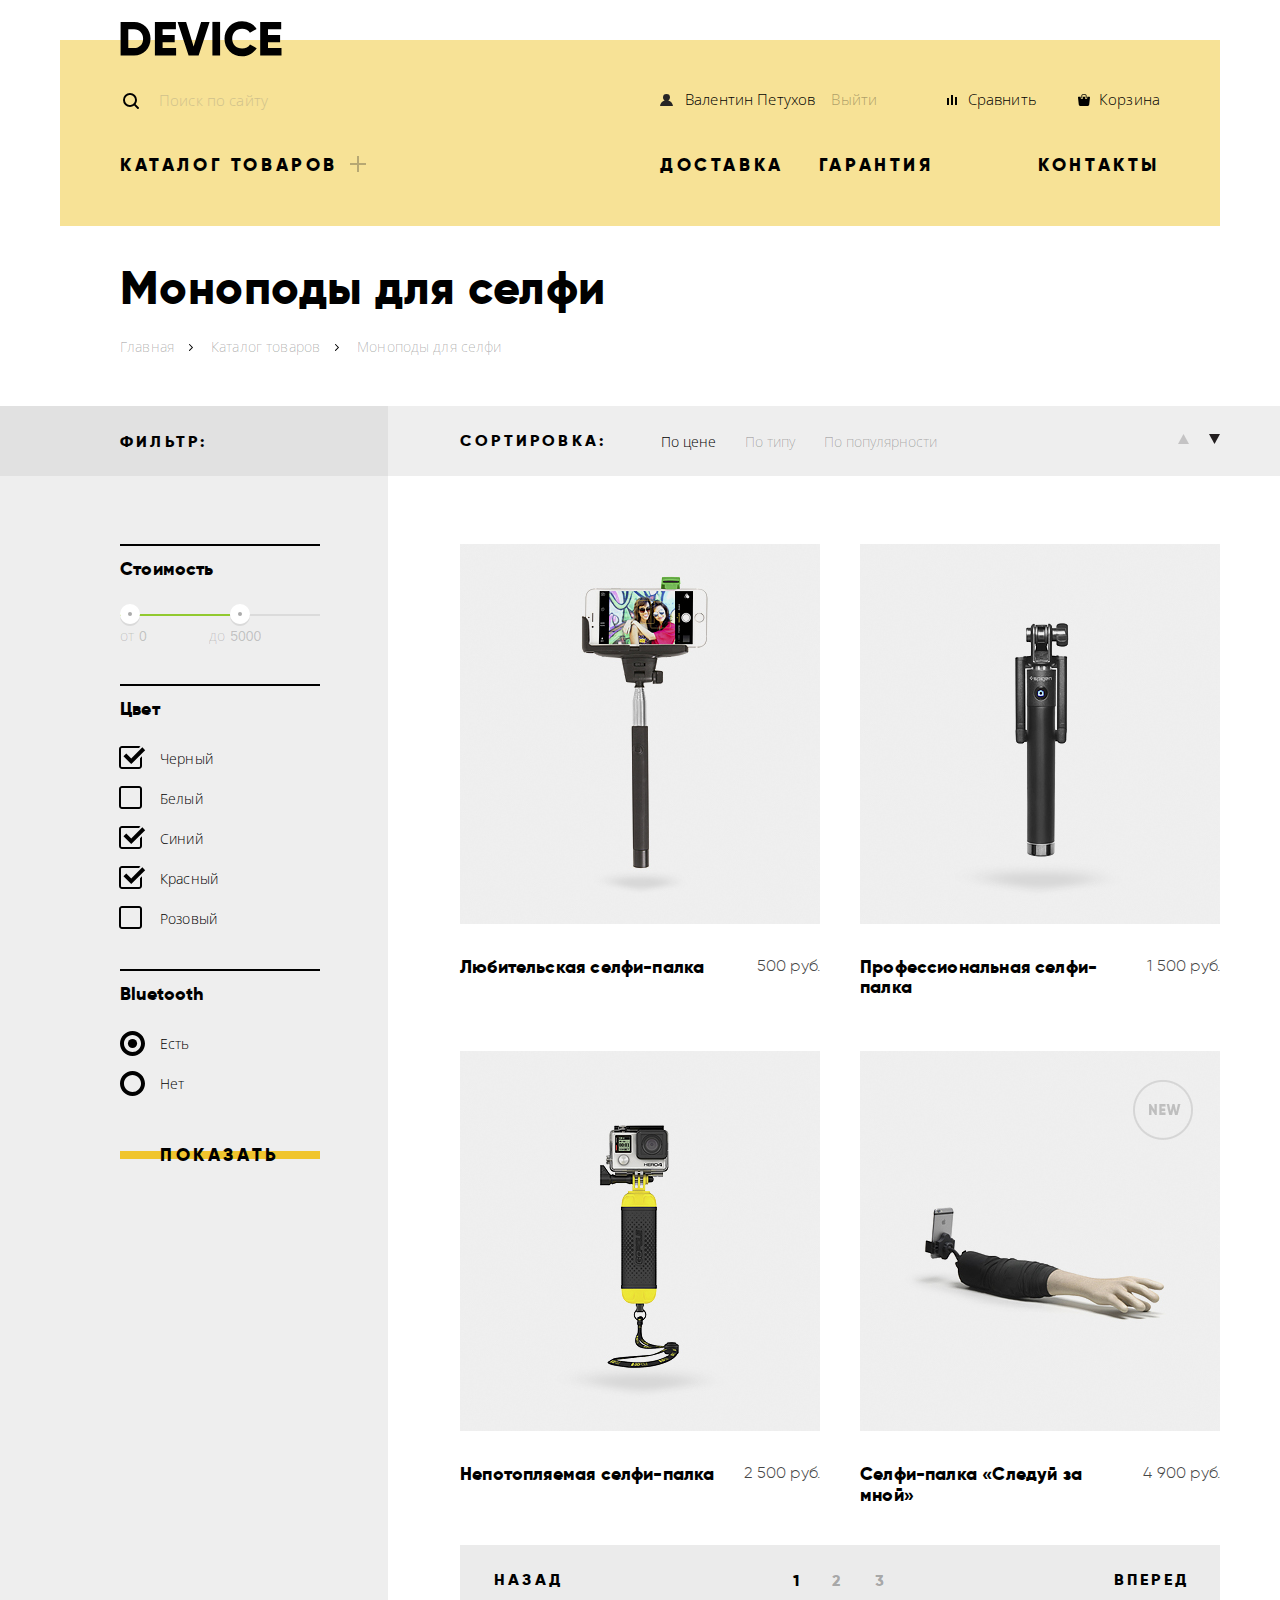
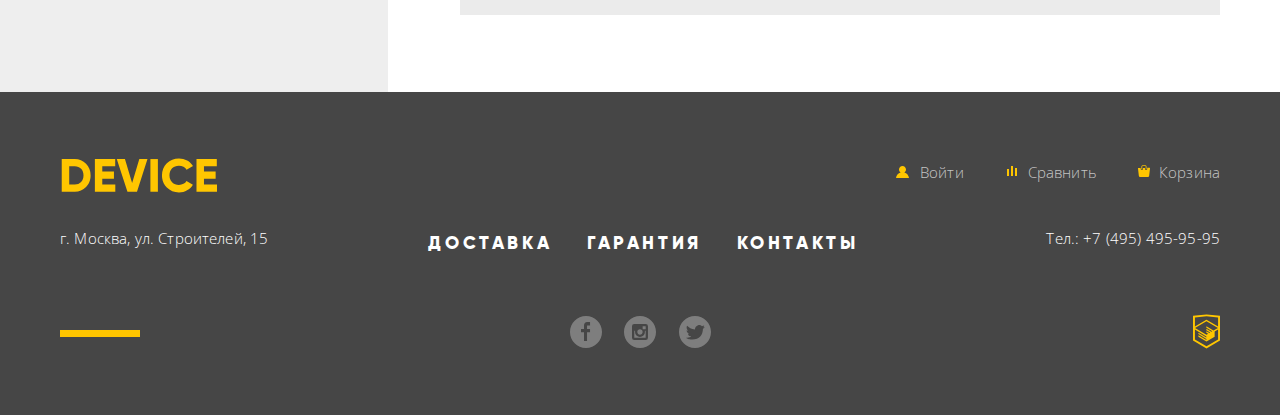
==== commit ce93e33c: "правки" ====
--- a/catalog.html
+++ b/catalog.html
@@ -5,7 +5,7 @@
     <title>HTML Academy: Девайс</title>
     <link href="https://fonts.googleapis.com/css?family=Open+Sans:300&amp;subset=cyrillic" rel="stylesheet">
     <link href="css/normalize.css" rel="stylesheet">
-    <link href="css/style.min.css" rel="stylesheet">
+    <link href="css/style.css" rel="stylesheet">
   </head>
   <body>
 
@@ -17,7 +17,7 @@
         <div class="navigation">
           <form class="search-navigation" action="https://echo.htmlacademy.ru" method="post">
             <label class="visually-hidden" for="search">Поиск по сайту</label>
-            <input id="search" type="search" name="search" placeholder="Поиск по сайту">
+            <input class="search-navigation-input" id="search" type="search" name="search" placeholder="Поиск по сайту">
             <button class="search">Найти</button>
           </form>
           <ul class="user-navigation">
@@ -91,7 +91,7 @@
             <h3 class="filtrs-title">Фильтр:</h3>
             <form class="filter" method="get" action="https://echo.htmlacademy.ru">
               <div class="filter-container">
-                <fieldset>
+                <fieldset class="price-block">
                   <legend>Стоимость</legend>
                   <div class="range-controls">
                     <div class="scale">
@@ -105,7 +105,7 @@
                     <label class="max-price">до<input type="text" name="max-price" value="5000"></label>
                   </div>
                 </fieldset>
-                <fieldset>
+                <fieldset class="color-block">
                   <legend>Цвет</legend>
                   <ul>
                     <li class="filter-option">
@@ -130,7 +130,7 @@
                     </li>
                   </ul>
                 </fieldset>
-                <fieldset>
+                <fieldset class="bluetooth-block">
                   <legend>Bluetooth</legend>
                   <ul>
                     <li class="filter-option">
@@ -166,7 +166,7 @@
               </li>
               <li class="catalog-item">
                 <a href="catalog-item.html">
-                  <h4 class="device">Профессиональная<br>селфи-палка</h4>
+                  <h4 class="device">Профессиональная селфи-палка</h4>
                 </a>
                 <p class="catalog-item-image">
                   <img src="img/item-2.jpg" width="360" height="380" alt="Профессиональная селфи-палка">
@@ -220,55 +220,55 @@
     </main>
 
     <footer class="main-footer">
-        <div class="container">
-          <div class="first-line">
-            <a class="footer-logo">
-              <img src="img/logo_footer.svg" width="160" height="35" alt="Логотип магазина гаджетов «Девайс»">
-            </a>
-            <ul class="footer-user-navigation">
-              <li class="login">
-                <a class="login-link-footer" href="login.html">Войти</a>
-              </li>
-              <li class="compare">
-                <a class="compare-link-footer" href="compare.html">Сравнить</a>
-              </li>
-              <li class="cart">
-                <a class="cart-link-footer" href="cart.html">Корзина</a>
-              </li>
-            </ul>
-          </div>
-          <div class="second-line">
-            <p class="footer-contact">г. Москва, ул. Строителей, 15</p>
-            <ul class="footer-site-navigation">
-              <li><a href="delivery.html">Доставка</a></li>
-              <li><a href="guarantee.html">Гарантия</a></li>
-              <li><a href="contacts.html">Контакты</a></li>
-            </ul>
-            <p class="footer-contact-phone">Тел.: +7 (495) 495-95-95</p>
-          </div>
-          <div class="third-line">
-            <ul class="footer-social">
-              <li>
-                <a class="social-button" href="#">
-                  <img src="img/fb.svg" width="32" height="32" alt="Фейсбук">
-                </a>
-              </li>
-              <li>
-                <a class="social-button" href="#">
-                  <img src="img/instagram.svg" width="32" height="32" alt="Инстаграм">
-                </a>
-              </li>
-              <li>
-                <a class="social-button" href="#">
-                  <img src="img/twitter.svg" width="32" height="32" alt="Твиттер">
-                </a>
-              </li>
-            </ul>
-            <a class="html-academy" href="https://htmlacademy.ru/intensive/htmlcss">
-              <img src="img/logo-html.svg" width="27" height="35" alt="HTML Academy">
-            </a>
-          </div>
-        </div>
+      <div class="container">
+        <div class="first-line">
+          <a class="footer-logo" href="index.html">
+            <img src="img/logo_footer.svg" width="160" height="35" alt="Логотип магазина гаджетов «Девайс»">
+          </a>
+          <ul class="footer-user-navigation">
+            <li class="login">
+              <a class="login-link-footer" href="login.html">Войти</a>
+            </li>
+            <li class="compare">
+              <a class="compare-link-footer" href="compare.html">Сравнить</a>
+            </li>
+            <li class="cart">
+              <a class="cart-link-footer" href="cart.html">Корзина</a>
+            </li>
+          </ul>
+        </div>
+        <div class="second-line">
+          <p class="footer-contact">г. Москва, ул. Строителей, 15</p>
+          <ul class="footer-site-navigation">
+            <li><a href="delivery.html">Доставка</a></li>
+            <li><a href="guarantee.html">Гарантия</a></li>
+            <li><a href="contacts.html">Контакты</a></li>
+          </ul>
+          <p class="footer-contact-phone">Тел.: +7 (495) 495-95-95</p>
+        </div>
+        <div class="third-line">
+          <ul class="footer-social">
+            <li>
+              <a class="social-button" href="#">
+                <img src="img/fb.svg" width="32" height="32" alt="Фейсбук">
+              </a>
+            </li>
+            <li>
+              <a class="social-button" href="#">
+                <img src="img/instagram.svg" width="32" height="32" alt="Инстаграм">
+              </a>
+            </li>
+            <li>
+              <a class="social-button" href="#">
+                <img src="img/twitter.svg" width="32" height="32" alt="Твиттер">
+              </a>
+            </li>
+          </ul>
+          <a class="html-academy" href="https://htmlacademy.ru/intensive/htmlcss">
+            <img src="img/logo-html.svg" width="27" height="35" alt="HTML Academy">
+          </a>
+        </div>
+      </div>
     </footer>
   </body>
 </html>
--- a/css/style.css
+++ b/css/style.css
@@ -0,0 +1,2490 @@
+@font-face {
+    font-family: "Gilroy Extrabold";
+    src: url("../fonts/gilroyextrabold-webfont.woff2") format("woff2");
+    font-weight: 800;
+    font-style: normal;
+}
+
+@font-face {
+    font-family: "Gilroy Light";
+    src: url("../fonts/gilroylight-webfont.woff2") format("woff2");
+    font-weight: 300;
+    font-style: normal;
+}
+
+body {
+  min-width: 1200px;
+  margin: 0;
+  padding: 0;
+
+  font-family: "Open Sans", Tahoma, sans-serif;
+  font-size: 15px;
+  letter-spacing: 0.01em;
+  line-height: 30px;
+  font-weight: 300;
+  color: #464646;
+
+  background-color: #ffffff;
+}
+
+a {
+  text-decoration: none;
+}
+
+.visually-hidden {
+  position: absolute;
+
+  width: 1px;
+  height: 1px;
+  margin: -1px;
+  border: 0;
+  padding: 0;
+
+  white-space: nowrap;
+
+  -webkit-clip-path: inset(100%);
+
+          clip-path: inset(100%);
+  clip: rect(0 0 0 0);
+  overflow: hidden;
+}
+
+.container {
+  width: 1160px;
+  margin-left: auto;
+  margin-right: auto;
+  margin-bottom: 0;
+  padding-left: 20px;
+  padding-right: 20px;
+}
+
+.main-header {
+  display: -webkit-box;
+  display: -ms-flexbox;
+  display: flex;
+  -webkit-box-orient: vertical;
+  -webkit-box-direction: normal;
+      -ms-flex-direction: column;
+          flex-direction: column;
+
+  margin-top: 40px;
+  padding-left: 60px;
+  padding-right: 60px;
+  background-color: #f7e296;
+  height: 299px;
+}
+
+.header-catalog {
+  height: 186px;
+  margin-bottom: 36px;
+}
+
+.header-logo {
+  margin-top: -19px;
+  margin-bottom: 24px;
+  width: 164px;
+  height: 36px;
+}
+
+
+.main-header a[href]:hover,
+.main-header a[href]:focus {
+  opacity: 0.6;
+}
+
+.main-header a[href]:active {
+  opacity: 0.3;
+}
+
+.navigation {
+  display: -webkit-box;
+  display: -ms-flexbox;
+  display: flex;
+  -webkit-box-pack: justify;
+      -ms-flex-pack: justify;
+          justify-content: space-between;
+  margin: 0;
+  margin-bottom: 25px;
+}
+
+.search-navigation {
+  position: relative;
+
+  display: -webkit-box;
+
+  display: -ms-flexbox;
+
+  display: flex;
+  width: 441px;
+  white-space: nowrap;
+}
+
+.search-navigation input {
+  height: 49px;
+  width: 356px;
+  margin: 0;
+  padding-top: 2px;
+  padding-left: 39px;
+  padding-bottom: 11px;
+  border: 0;
+
+  font-family: "Open Sans", Tahoma, sans-serif;
+  font-size: 15px;
+  letter-spacing: 0.01em;
+  line-height: 36px;
+  font-weight: 300;
+  opacity: 0.3;
+  border-bottom: 2px solid transparent;
+  background-color: transparent;
+}
+
+.search-navigation::before {
+  content: "";
+
+  position: absolute;
+  top: 12px;
+  left: 3px;
+
+  width: 16px;
+  height: 16px;
+
+  background-image: url("../img/search.svg");
+  background-repeat: no-repeat;
+  background-position: 0 0;
+}
+
+.search-navigation input:hover {
+  opacity: 0.6;
+  border-bottom: 2px solid transparent;
+}
+
+.search-navigation input:focus,
+.search-navigation input:active {
+  opacity: 1;
+  border-bottom: 2px solid #000000;
+  outline: none;
+}
+
+.search-navigation-input:focus + .search {
+  display: block;
+}
+
+.navigation button {
+  display: none;
+
+  height: 49px;
+  width: 85px;
+  padding: 0;
+  margin: 0;
+  border: 2px solid #000000;
+  border-radius: 0;
+  background-color: transparent;
+}
+
+.navigation button:hover,
+.navigation button:focus {
+  display: block;
+
+  color: #ffffff;
+  background-color: #000000;
+  outline: none;
+}
+
+.navigation button:active {
+  display: block;
+
+  color: rgba(255, 255, 255, 0.3);
+  background-color: #000000;
+  outline: none;
+}
+
+.user-navigation {
+  display: -webkit-box;
+  display: -ms-flexbox;
+  display: flex;
+  -webkit-box-pack: justify;
+      -ms-flex-pack: justify;
+          justify-content: space-between;
+  -ms-flex-wrap: wrap;
+      flex-wrap: wrap;
+  width: 500px;
+  margin: 0;
+  padding: 0;
+  font-size: 15px;
+  line-height: 36px;
+  color: #000000;
+}
+
+.login-link {
+  position: relative;
+  padding-left: 25px;
+}
+
+.login-link::before {
+  content: "";
+
+  position: absolute;
+  top: 13px;
+  left: 0px;
+
+  width: 13px;
+  height: 12px;
+
+  background-image: url("../img/user.svg");
+  background-repeat: no-repeat;
+  background-position: 0 0;
+}
+
+.login {
+  margin-right: 16px;
+}
+
+.exit {
+  margin-right: 16px;
+  opacity: 0.3;
+}
+
+.compare-link {
+  position: relative;
+  padding-left: 27px;
+}
+
+.compare {
+  margin-left: auto;
+}
+
+.compare-link::before {
+  content: "";
+
+  position: absolute;
+  top: 14px;
+  left: 6px;
+
+  width: 10px;
+  height: 10px;
+
+  background-image: url("../img/compare.svg");
+  background-repeat: no-repeat;
+  background-position: 0 0;
+}
+
+.cart-link {
+  position: relative;
+  padding-left: 25px;
+}
+
+.cart {
+  margin-left: 37px;
+}
+
+.cart-link::before {
+  content: "";
+
+  position: absolute;
+  top: 13px;
+  left: 4px;
+
+  width: 12px;
+  height: 12px;
+
+  background-image: url("../img/cart.svg");
+  background-repeat: no-repeat;
+  background-position: 0 0;
+}
+
+.compare-link:hover,
+.cart-link:hover,
+.login-link:hover,
+.profile-link:hover,
+.compare-link:focus,
+.cart-link:focus,
+.login-link:focus
+.profile-link:focus {
+  opacity: 0.6;
+}
+
+.compare-link:active,
+.cart-link:active,
+.login-link:active,
+.profile-link:active {
+  opacity: 0.3;
+}
+
+.main-navigation {
+  margin-bottom: 38px;
+
+  font-family: "Gilroy Extrabold", Tahoma, sans-serif;
+  font-size: 18px;
+  letter-spacing: 0.2em;
+  line-height: normal;
+  font-weight: 800;
+  text-transform: uppercase;
+  color: #000000;
+}
+
+.site-navigation {
+  display: -webkit-box;
+  display: -ms-flexbox;
+  display: flex;
+  -webkit-box-pack: justify;
+      -ms-flex-pack: justify;
+          justify-content: space-between;
+  -ms-flex-wrap: wrap;
+      flex-wrap: wrap;
+  padding: 0;
+  margin: 0 auto;
+}
+
+.main-navigation li {
+  white-space: nowrap;
+}
+
+.catalog {
+  position: relative;
+  width: 540px;
+  margin-left: 0;
+}
+
+.guarantee-link  {
+  margin-left: 35px;
+  margin-right: auto;
+}
+
+.catalog-link::after {
+  content: "";
+
+  position: absolute;
+  top: 1px;
+  left: 221px;
+
+  width: 16px;
+  height: 16px;
+  margin-left: 9px;
+
+  background-image: url("../img/plus.svg");
+  background-repeat: no-repeat;
+  background-position: 0 0;
+  opacity: 0.3;
+}
+
+.site-navigation .drop-menu {
+  position: absolute;
+  top: 20px;
+  left: -60px;
+  z-index: 3;
+
+  display: -webkit-box;
+
+  display: -ms-flexbox;
+
+  display: flex;
+  -webkit-box-orient: vertical;
+  -webkit-box-direction: normal;
+      -ms-flex-direction: column;
+          flex-direction: column;
+  -ms-flex-wrap: wrap;
+      flex-wrap: wrap;
+  -webkit-box-align: stretch;
+      -ms-flex-align: stretch;
+          align-items: stretch;
+  -ms-flex-line-pack: start;
+      align-content: flex-start;
+
+  width: 1160px;
+  height: 140px;
+
+  margin: 0;
+  padding: 0;
+  padding-top: 25px;
+  background: #f7e296;
+
+  font-family: "Open Sans", Tahoma, sans-serif;
+  font-size: 15px;
+  letter-spacing: 0.01em;
+  line-height: 36px;
+  font-weight: 300;
+}
+
+.main-navigation > ul > li .drop-menu {
+  display: none;
+}
+
+.smart-watch {
+  margin-bottom: 40px;
+}
+
+.drop-menu li {
+  margin-left: 60px;
+}
+
+.drop-menu a {
+  display: -webkit-box;
+  display: -ms-flexbox;
+  display: flex;
+  letter-spacing: normal;
+  text-transform: none;
+}
+
+.main-navigation > ul > li:hover .drop-menu {
+  display: -webkit-box;
+  display: -ms-flexbox;
+  display: flex;
+}
+
+.search-navigation,
+.site-navigation,
+.user-navigation,
+.drop-menu {
+  list-style: none;
+}
+
+.site-navigation a,
+.user-navigation a,
+.drop-menu a {
+  display: block;
+  color: #000000;
+}
+
+.site-navigation a:hover,
+.search-navigation a:hover,
+.site-navigation a:focus,
+.user-navigation a:focus  {
+  color: rgba(0, 0, 0, 0.6);
+}
+
+.site-navigation a:active {
+  color: rgba(0, 0, 0, 0.3);
+}
+
+.search-navigation a:focus {
+  color: rgba(0, 0, 0, 1);
+}
+
+.slide b {
+  font-family: "Gilroy Extrabold", Tahoma, sans-serif;
+  font-size: 47px;
+  line-height: normal;
+  font-weight: 800;
+  letter-spacing: 0.01em;
+  color: #000000;
+}
+
+.slider-text p,
+.info p,
+.company p {
+  font: inherit;
+}
+
+.slider {
+  position: relative;
+
+  width: 1160px;
+  max-height: 497px;
+  margin: 0 auto;
+  margin-top: -112px;
+  margin-bottom: 107px;
+  padding: 0;
+}
+
+.slide {
+  display: none;
+  margin: 0;
+  padding: 0;
+}
+
+
+.slide-wrapper {
+  display: -webkit-box;
+  display: -ms-flexbox;
+  display: flex;
+
+  width: 1160px;
+  margin: 0;
+  padding: 0;
+}
+
+.slider-text {
+  display: block;
+  -webkit-box-ordinal-group: 3;
+      -ms-flex-order: 2;
+          order: 2;
+  width: 560px;
+  padding: 0;
+  margin-top: 82px;
+}
+
+.slider-text p {
+  margin-top: 23px;
+  margin-right: 65px;
+  margin-bottom: 45px;
+}
+
+.slide img {
+  -webkit-box-ordinal-group: 2;
+      -ms-flex-order: 1;
+          order: 1;
+}
+
+.slide-thirst img {
+  margin-left: 89px;
+  margin-right: auto;
+}
+
+.slide-second img {
+  margin-left: 116px;
+  margin-top: 12px;
+  margin-right: auto;
+}
+
+.slide-second p {
+  margin-right: 100px;
+}
+
+.slide-third img {
+  margin-top: 65px;
+  margin-left: 30px;
+  margin-right: auto;
+}
+
+.slide-third p {
+  margin-right: 100px;
+}
+
+.slider-title {
+  position: relative;
+  z-index: 2;
+
+  margin-top: 80px;
+}
+
+.slider-title::after {
+  content: "";
+
+  position: absolute;
+  top: -42px;
+  left: 0;
+
+  width: 100px;
+  height: 7px;
+
+  background-color: #ffffff;
+}
+
+.number {
+  position: absolute;
+  top: -12px;
+  right: 50px;
+
+  font-family: "Gilroy Extrabold", Tahoma, sans-serif;
+  font-size: 179px;
+  line-height: 179px;
+  font-weight: 800;
+  color: #ffffff;
+}
+
+.navigation-slider {
+  position: absolute;
+  top: 328px;
+  right: 60px;
+
+  display: -webkit-box;
+
+  display: -ms-flexbox;
+
+  display: flex;
+  margin: 0;
+}
+
+.navigation-slider label {
+  display: inline-block;
+
+  width: 12px;
+  height: 12px;
+  margin-right: 22px;
+
+  vertical-align: top;
+  background-image: url("../img/radio-off.svg");
+  cursor: pointer;
+}
+
+.table-slide {
+  border: 0;
+}
+
+.table-slide tbody {
+  display: -webkit-box;
+  display: -ms-flexbox;
+  display: flex;
+  margin: 0;
+  padding: 0;
+}
+
+.stroke {
+  display: -webkit-box;
+  display: -ms-flexbox;
+  display: flex;
+  -webkit-box-orient: vertical;
+  -webkit-box-direction: reverse;
+      -ms-flex-direction: column-reverse;
+          flex-direction: column-reverse;
+
+  margin: 0;
+  padding: 0;
+  margin-right: 78px;
+}
+
+.slide-third .stroke {
+  margin-right: 45px;
+}
+
+.stroke1 {
+  display: block;
+  margin: 0;
+  padding: 0;
+
+  font-size: 13px;
+  font-weight: 300;
+  color: inherit;
+}
+
+.stroke2 {
+  display: block;
+  margin: 0;
+  margin-bottom: 5px;
+  padding: 0;
+
+  font-family: "Gilroy Light", Tahoma, sans-serif;
+  font-size: 36px;
+  line-height: normal;
+  font-weight: 300;
+  color: #000000;
+}
+
+.slider-text .button {
+  width: 210px;
+  margin: 0;
+  margin-bottom: 52px;
+}
+
+.button {
+  position: relative;
+  display: inline-block;
+  z-index: 1;
+
+  padding: 9px 5px;
+
+  font-family: "Gilroy Extrabold", Tahoma, sans-serif;
+  font-size: 18px;
+  line-height: normal;
+  letter-spacing: 0.2em;
+  font-weight: 800;
+  color: rgba(0, 0, 0, 1);
+  vertical-align: middle;
+  text-align: center;
+  text-transform: uppercase;
+
+  text-decoration: none;
+}
+
+.button::after {
+  content: "";
+
+  position: absolute;
+  top: 50%;
+  right: 0;
+  left: 0;
+  z-index: -1;
+  -webkit-transform: translateY(-50%);
+      -ms-transform: translateY(-50%);
+          transform: translateY(-50%);
+
+  height: 8px;
+  background-color: #f0c52e;
+
+  -webkit-transition: height 0.3s ease-in-out;
+
+  -o-transition: height 0.3s ease-in-out;
+
+  transition: height 0.3s ease-in-out;
+}
+
+.button:hover::after,
+.button:focus::after {
+  height: 100%;
+}
+
+.button:active {
+  display: inline-block;
+
+  color: rgba(0, 0, 0, 0.3);
+}
+
+#product-1:checked ~ .container #slide1,
+#product-2:checked ~ .container #slide2,
+#product-3:checked ~ .container #slide3 {
+  display: -webkit-box;
+  display: -ms-flexbox;
+  display: flex;
+}
+
+#product-1:checked ~ .container label[for="product-1"],
+#product-2:checked ~ .container label[for="product-2"],
+#product-3:checked ~ .container label[for="product-3"] {
+  background-image: url("../img/radio-on.svg");
+}
+
+.main-index input {
+  display: none;
+}
+
+.catalog-icon-list {
+  display: -webkit-box;
+  display: -ms-flexbox;
+  display: flex;
+  -webkit-box-pack: justify;
+      -ms-flex-pack: justify;
+          justify-content: space-between;
+  -webkit-box-align: start;
+      -ms-flex-align: start;
+          align-items: flex-start;
+
+  position: relative;
+  top:0;
+
+  margin: 0;
+  padding: 0;
+  list-style: none;
+}
+
+.icon1::before {
+  content: "";
+
+  position: absolute;
+  top: 0px;
+  z-index: 1;
+
+  width: 160px;
+  height: 160px;
+
+  background-image: url("../img/popular-1.svg");
+  background-repeat: no-repeat;
+  background-position: 50% 50% ;
+}
+
+.icon2::before {
+  content: "";
+
+  position: absolute;
+  top: 0px;
+  z-index: 1;
+
+  width: 160px;
+  height: 160px;
+
+  background-image: url("../img/popular-2.svg");
+  background-repeat: no-repeat;
+  background-position: 50% 100% ;
+}
+
+.icon3::before {
+  content: "";
+
+  position: absolute;
+  top: 0px;
+  z-index: 1;
+
+  width: 160px;
+  height: 160px;
+
+  background-image: url("../img/popular-3.svg");
+  background-repeat: no-repeat;
+  background-position: 55% 52% ;
+}
+
+.icon4::before {
+  content: "";
+
+  position: absolute;
+  top: 0px;
+  z-index: 1;
+
+  width: 160px;
+  height: 160px;
+
+  background-image: url("../img/popular-4.svg");
+  background-repeat: no-repeat;
+  background-position: 50% 54% ;
+}
+
+.icon5::before {
+  content: "";
+
+  position: absolute;
+  top: 0px;
+  z-index: 1;
+
+  width: 160px;
+  height: 160px;
+
+  background-image: url("../img/popular-5.svg");
+  background-repeat: no-repeat;
+  background-position: 53% 52% ;
+}
+
+.icon6::before {
+  content: "";
+
+  position: absolute;
+  top: 0px;
+  z-index: 1;
+
+  width: 160px;
+  height: 160px;
+
+  background-image: url("../img/popular-6.svg");
+  background-repeat: no-repeat;
+  background-position: 50% 55% ;
+}
+
+.catalog-icon-list h3 {
+  -webkit-box-ordinal-group: 3;
+      -ms-flex-order: 2;
+          order: 2;
+
+  margin-top: 0;
+
+  font-family: "Gilroy Extrabold", Tahoma, sans-serif;
+  font-size: 18px;
+  letter-spacing: 0.01em;
+  line-height: normal;
+  font-weight: 800;
+  vertical-align: top;
+  list-style: none;
+}
+
+.catalog-icon-categories div {
+  -webkit-box-ordinal-group: 2;
+      -ms-flex-order: 1;
+          order: 1;
+  margin-bottom: 35px;
+
+  width: 160px;
+  height: 160px;
+  background-color: rgba(240, 197, 46, 0.5);
+}
+
+.catalog-icon-categories {
+  position: relative;
+  margin-left: 40px;
+  margin-bottom: 85px;
+}
+
+.catalog-icon-categories:first-child {
+  margin-left: 0;
+}
+
+.icon {
+  display: -webkit-box;
+  display: -ms-flexbox;
+  display: flex;
+  -webkit-box-orient: vertical;
+  -webkit-box-direction: normal;
+      -ms-flex-direction: column;
+          flex-direction: column;
+
+  width: 160px;
+  margin-bottom: 0;
+  color: #000000;
+}
+
+.icon:hover::before,
+.icon:focus::before {
+  background-color: #f0c52e;
+}
+
+.icon:active::before,
+.icon:active h3 {
+  opacity: 0.3;
+}
+
+.icon:active .catalog-icon-icons {
+  background-color: #f0c52e;
+}
+
+
+.info {
+  position: relative;
+  min-height: 288px;
+  margin-top: 84px;
+  margin-bottom: 95px;
+  padding: 0;
+  background-color: #e5e5e5;
+}
+
+.info-block {
+  display: -webkit-box;
+  display: -ms-flexbox;
+  display: flex;
+  -webkit-box-pack: justify;
+      -ms-flex-pack: justify;
+          justify-content: space-between;
+  position: relative;
+}
+
+.info-navigation {
+  position: relative;
+  width: 280px;
+
+  margin-top: -19px;
+
+
+  font-family: "Gilroy Extrabold", Tahoma, sans-serif;
+  font-size: 18px;
+  letter-spacing: 0.2em;
+  line-height: normal;
+  font-weight: 800;
+  text-transform: uppercase;
+  color: #000000;
+}
+
+.info-about-us {
+  display: none;
+  position: relative;
+  width: 760px;
+  margin-top: -28px;
+  margin-left: 120px;
+}
+
+.info-navigation label {
+  z-index: 1;
+  min-width: 125px;
+  max-width: 250px;
+  min-height: 20px;
+  padding-left: 20px;
+  padding-right: 20px;
+
+  margin-bottom: 27px;
+  background-color: transparent;
+  border: none;
+  outline: none;
+  cursor: pointer;
+}
+
+#info-button-1:checked ~ .info #delivery,
+#info-button-2:checked ~ .info #warranty,
+#info-button-3:checked ~ .info #credit {
+  display: block;
+}
+
+#info-button-1:checked ~ .info label[for=info-button-1],
+#info-button-2:checked ~ .info label[for=info-button-2],
+#info-button-3:checked ~ .info label[for=info-button-3] {
+    color: #f7e184;
+}
+
+#info-button-1:checked ~ .info label[for=info-button-1]::after,
+#info-button-2:checked ~ .info label[for=info-button-2]::after,
+#info-button-3:checked ~ .info label[for=info-button-3]::after {
+  top: 50%;
+  width: 280px;
+  height: 100%;
+  background-color: #000000;
+}
+
+.info-navigation::before {
+  content: "";
+
+  position: absolute;
+  top: -80px;
+  left: 277px;
+  width: 7px;
+  height: 319px;
+  background-color: #000000;
+}
+
+.info-about {
+  margin: 0;
+  margin-bottom: 26px;
+
+  font-family: "Gilroy Extrabold", Tahoma, sans-serif;
+  font-size: 47px;
+  letter-spacing: 0.01em;
+  line-height: normal;
+  font-weight: 800;
+  color: #000000;
+}
+
+.info-about-us p {
+  width: 435px;
+  margin: 0;
+  padding: 0;
+}
+
+.delivery-icon {
+  position: absolute;
+  top: 13px;
+  left: 558px;
+  width: 136px;
+  height: 164px;
+  background-image: url("../img/delivery.svg");
+  background-repeat: no-repeat;
+}
+
+.warranty-icon {
+  position: absolute;
+  top:-7px;
+  left: 543px;
+  width: 171px;
+  height: 195px;
+  background-image: url("../img/warranty.svg");
+  background-repeat: no-repeat;
+}
+
+.credit-icon {
+  position: absolute;
+  top:-7px;
+  left: 534px;
+  width: 156px;
+  height: 188px;
+  background-image: url("../img/credit.svg");
+  background-repeat: no-repeat;
+}
+
+.logotypes-fabricator {
+  position: relative;
+  display: -webkit-box;
+  display: -ms-flexbox;
+  display: flex;
+  -webkit-box-pack: justify;
+      -ms-flex-pack: justify;
+          justify-content: space-between;
+  -webkit-box-orient: horizontal;
+  -webkit-box-direction: normal;
+      -ms-flex-direction: row;
+          flex-direction: row;
+  padding: 0;
+  margin-bottom: 86px;
+  list-style: none;
+}
+
+.logotype-1::before {
+  content: "";
+  display: none;
+
+  position: absolute;
+  top: 0px;
+
+  width: 260px;
+  height: 100px;
+
+  background-image: url("../img/logo-1_hover.png");
+  background-repeat: no-repeat;
+}
+
+.logotype-2::before {
+  content: "";
+  display: none;
+
+  position: absolute;
+  top: 0px;
+
+  width: 260px;
+  height: 100px;
+
+  background-image: url("../img/logo-2_hover.png");
+  background-repeat: no-repeat;
+}
+
+.logotype-3::before {
+  content: "";
+  display: none;
+
+  position: absolute;
+  top: 0px;
+
+  width: 260px;
+  height: 100px;
+
+  background-image: url("../img/logo-3_hover.png");
+  background-repeat: no-repeat;
+}
+
+.logotype-4::before {
+  content: "";
+  display: none;
+
+  position: absolute;
+  top: 0px;
+
+  width: 260px;
+  height: 100px;
+
+  background-image: url("../img/logo-4_hover.png");
+  background-repeat: no-repeat;
+}
+
+.logotype-1:hover::before,
+.logotype-2:hover::before,
+.logotype-3:hover::before,
+.logotype-4:hover::before {
+  display: block;
+}
+
+.about-us-title {
+  position: relative;
+  margin-top: 44px;
+  margin-bottom: 38px;
+
+  font-family: "Gilroy", Tahoma, sans-serif;
+  font-size: 47px;
+  letter-spacing: 0.01em;
+  line-height: normal;
+  font-weight: 800;
+  color: #000000;
+}
+
+.about-us-title::after {
+  content: "";
+
+  position: absolute;
+  top: -46px;
+  left: 0;
+
+  width: 80px;
+  height: 7px;
+
+  background-color: #000000;
+}
+
+.company {
+  display: -webkit-box;
+  display: -ms-flexbox;
+  display: flex;
+  -webkit-box-pack: justify;
+      -ms-flex-pack: justify;
+          justify-content: space-between;
+  padding: 0;
+  margin-bottom: 82px;
+}
+
+.about-us {
+  width: 560px;
+  padding-right: 75px;
+}
+
+.contacts {
+  width: 560px;
+  margin-left: 40px;
+}
+
+.about-us p {
+  margin-bottom: 30px;
+}
+
+.contacts p {
+  margin-bottom: 38px;
+}
+
+.about-us ul {
+  margin-top: 66px;
+  margin-bottom: 55px;
+}
+
+.list {
+  padding-left: 35px;
+
+  font-family: "Gilroy Extrabold", Tahoma, sans-serif;
+  font-size: 16px;
+  letter-spacing: 0;
+  line-height: 40px;
+  font-weight: 800;
+  color: #000000;
+  list-style: none;
+}
+
+.list li {
+  position: relative;
+}
+
+.list li::before {
+  content: "";
+
+  position: absolute;
+  top: 11px;
+  left: -38px;
+
+  width: 18px;
+  height: 18px;
+
+  background-image: url("../img/bulit.svg");
+  background-repeat: no-repeat;
+}
+
+.contacts img {
+  margin-bottom: 61px;
+}
+
+.about-us-button,
+.write-us {
+  min-width: 250px;
+  max-width: 560px;
+  cursor: pointer;
+}
+
+.page-title {
+  margin-bottom: 17px;
+  margin-left: 60px;
+  margin-top: 0px;
+  padding: 0;
+
+  font-family: "Gilroy Extrabold", Tahoma, sans-serif;
+  font-size: 47px;
+  line-height: normal;
+  letter-spacing: 0.01em;
+  font-weight: 800;
+  color: #000000;
+}
+
+.breadcrumbs {
+  display: -webkit-box;
+  display: -ms-flexbox;
+  display: flex;
+  -webkit-box-pack: start;
+      -ms-flex-pack: start;
+          justify-content: flex-start;
+  -ms-flex-wrap: wrap;
+      flex-wrap: wrap;
+  margin-left: 60px;
+  margin-top: 0;
+  margin-bottom: 44px;
+  padding: 0;
+
+  font-family: "Open Sans", Tahoma, sans-serif;
+  font-size: 14px;
+  letter-spacing: 0.01em;
+  font-weight: 300;
+  color: rgba(0, 0, 0, 0.3);
+  list-style: none;
+}
+
+.breadcrumbs li {
+  position: relative;
+  margin-right: 37px;
+}
+
+.breadcrumbs li::after {
+  content: "";
+  top: 12px;
+  right: -19px;
+
+  position: absolute;
+
+  width: 4px;
+  height: 7px;
+  background-image: url("../img/nav-arrow.svg");
+  background-repeat: no-repeat;
+  background-color: transparent;
+}
+
+.breadcrumbs li:last-child {
+  margin-right: 0;
+}
+
+.breadcrumbs a {
+  color: rgba(0, 0, 0, 0.3);
+}
+
+.breadcrumbs a:hover,
+.breadcrumbs a:focus {
+  color: rgba(0, 0, 0, 0.6);
+}
+
+.breadcrumbs a:active {
+  color: rgba(0, 0, 0, 0.1);
+}
+
+.breadcrumbs-current::after {
+  display: none;
+}
+
+.titles-container {
+  min-height: 70px;
+  margin: 0;
+  padding: 0;
+  background-color: rgba(0, 0, 0, 0.08)
+}
+
+.linear-gradient {
+  background-image: -webkit-gradient(linear, left top, right top, color-stop(29%, #e1e1e1), color-stop(29%, #eeeeee));
+  background-image: -webkit-linear-gradient(left, #e1e1e1 29%, #eeeeee 29%);
+  background-image: -o-linear-gradient(left, #e1e1e1 29%, #eeeeee 29%);
+  background-image: linear-gradient(to right, #e1e1e1 29%, #eeeeee 29%);
+}
+
+.linear-gradient-catalog{
+  background-image: -webkit-gradient(linear, left top, right top, color-stop(29%, #eeeeee), color-stop(29%, #ffffff));
+  background-image: -webkit-linear-gradient(left, #eeeeee 29%, #ffffff 29%);
+  background-image: -o-linear-gradient(left, #eeeeee 29%, #ffffff 29%);
+  background-image: linear-gradient(to right, #eeeeee 29%, #ffffff 29%);
+}
+
+.titles-wrapper {
+  display: -webkit-box;
+  display: -ms-flexbox;
+  display: flex;
+  -webkit-box-pack: justify;
+      -ms-flex-pack: justify;
+          justify-content: flex-end;
+  -webkit-box-align: center;
+      -ms-flex-align: center;
+          align-items: center;
+  height: 70px;
+  padding: 0;
+}
+
+.filtrs-title,
+.sort-title {
+  margin: 0;
+  padding: 0;
+
+  font-family: "Gilroy Extrabold", Tahoma, sans-serif;
+  font-size: 16px;
+  letter-spacing: 0.2em;
+  line-height: normal;
+  font-weight: 800;
+  text-transform: uppercase;
+  color: #000000;
+}
+
+.filtrs-title {
+  margin-left: 0;
+  margin-top: -127px;
+  margin-bottom: 108px;
+}
+
+
+.sort {
+  display: -webkit-box;
+  display: -ms-flexbox;
+  display: flex;
+  -webkit-box-pack: justify;
+      -ms-flex-pack: justify;
+          justify-content: space-between;
+  -webkit-box-align: center;
+      -ms-flex-align: center;
+          align-items: center;
+  width: 760px;
+}
+
+.sort-list a {
+  font-size: 14px;
+  letter-spacing: 0;
+  line-height: 18px;
+  font-weight: 300;
+  color: rgba(0, 0, 0, 0.3);
+}
+
+.sort-list a:hover,
+.sort-list a:focus {
+  color: rgba(0, 0, 0, 0.6);
+}
+
+.sort-list a:active {
+  color: rgba(0, 0, 0, 1);
+}
+
+.current a {
+  color: #000000;
+}
+
+.sort-list {
+  display: -webkit-box;
+  display: -ms-flexbox;
+  display: flex;
+  -webkit-box-pack:start;
+      -ms-flex-pack:start;
+          justify-content:flex-start;
+  width: 500px;
+  padding: 0;
+  margin: 0;
+  margin-right: auto;
+  margin-left: 55px;
+  list-style: none;
+}
+
+.sort-list li {
+  margin-right: 29px;
+}
+
+.sort-list-min {
+  display: -webkit-box;
+  display: -ms-flexbox;
+  display: flex;
+  -webkit-box-pack:justify;
+      -ms-flex-pack:justify;
+          justify-content:space-between;
+  width: 42px;
+  height: 15px;
+  padding: 0;
+  margin: 0;
+  list-style: none;
+}
+
+.max,
+.min {
+  position: relative;
+
+  width: 11px;
+  height: 10px;
+}
+
+.max a::after {
+  content: "";
+  top: 0;
+  left: 0;
+
+  position: absolute;
+
+  width: 11px;
+  height: 10px;
+  background-image: url("../img/icon-up-dir.svg");
+  background-repeat: no-repeat;
+  opacity: 0.2;
+}
+
+.min a::after {
+  content: "";
+  top: 0;
+  left: 0;
+
+  position: absolute;
+
+  width: 11px;
+  height: 10px;
+  background-image: url("../img/icon-down-dir.svg");
+  background-repeat: no-repeat;
+}
+
+.max a:hover::after,
+.min a:hover::after,
+.max a:focus::after,
+.min a:focus::after {
+  opacity: 0.4;
+}
+
+.max a:active::after,
+.min a:active::after {
+  opacity: 1;
+}
+
+.catalog-container .container {
+  display: -webkit-box;
+  display: -ms-flexbox;
+  display: flex;
+}
+
+.filtrs {
+  width: 200px;
+  margin-left: 0;
+  padding: 0;
+  margin-top: 84px;
+  margin-left: 60px;
+}
+
+.filter legend::before{
+  content: "";
+  top: -15px;
+  position: absolute;
+
+  width: 200px;
+  height: 2px;
+  background-color: #000000;
+}
+
+.filter fieldset {
+  border: none;
+  padding: 0;
+}
+
+.price-block {
+  margin: 0;
+  margin-bottom: 52px;
+}
+
+.color-block {
+  margin: 0;
+  margin-bottom: 45px;
+}
+
+.bluetooth-block {
+  margin: 0;
+  margin-bottom: 49px;
+}
+
+.filter legend {
+  position: relative;
+
+  margin-bottom: 20px;
+
+  font-family: "Gilroy Extrabold", Tahoma, sans-serif;
+  font-size: 18px;
+  letter-spacing: 0.01em;
+  line-height: normal;
+  font-weight: 800;
+  color: #000000;
+}
+
+.price-controls {
+  height: 23px;
+  margin: 0;
+  padding: 0;
+}
+
+.price-controls input {
+  width: 64px;
+  padding-left: 5px;
+
+  font-size: 14px;
+  letter-spacing: 0;
+  line-height: 22px;
+  font-weight: 300;
+  color: rgba(0, 0, 0, 0.2);
+  background-color: transparent;
+  border: 0;
+  outline: none
+}
+
+.price-controls label {
+  display: inline-block;
+
+  font-size: 14px;
+  letter-spacing: 0;
+  line-height: 22px;
+  font-weight: 300;
+  color: rgba(0, 0, 0, 0.2);
+  vertical-align: top;
+
+  cursor: pointer;
+}
+
+.range-controls {
+  position: relative;
+  margin-top: 15px;
+  margin-bottom: 8px;
+}
+
+.range-controls .scale {
+  height: 2px;
+
+  background: #dbdbdb;
+}
+
+.range-controls .bar {
+  width: 55%;
+  height: 2px;
+
+  background: #91c92f;
+}
+
+.range-toggle {
+  position: absolute;
+  top: -10px;
+
+  width: 20px;
+  height: 23px;
+
+  background-image: url("../img/filter-button.svg");
+  background-repeat: no-repeat;
+  cursor: pointer;
+  -webkit-transition: -webkit-transform 0.3s ease-in-out;
+  transition: -webkit-transform 0.3s ease-in-out;
+  -o-transition: transform 0.3s ease-in-out;
+  transition: transform 0.3s ease-in-out;
+  transition: transform 0.3s ease-in-out, -webkit-transform 0.3s ease-in-out;
+}
+
+.range-toggle:active {
+  -webkit-transform: scale(1.2);
+      -ms-transform: scale(1.2);
+          transform: scale(1.2);
+}
+
+.range-toggle-min {
+  left: 0;
+}
+
+.range-toggle-max {
+  left: 55%;
+}
+
+.filter-option label {
+  position: relative;
+
+  display: block;
+
+  font-size: 14px;
+  letter-spacing: 0.01em;
+  line-height: 40px;
+  font-weight: 300;
+  color: #000000;
+
+  cursor: pointer;
+}
+
+.filter ul {
+  margin: 0;
+  padding: 0;
+
+  list-style: none;
+}
+
+.filter-option {
+  margin-left: 40px;
+  padding: 0;
+}
+
+.filter-input:hover,
+.filter-input:focus {
+  opacity: 0.6;
+}
+
+.filter-input:disabled + label {
+  opacity: 0.25;
+}
+
+.filter-input-checkbox + label::before {
+  content: "";
+  position: absolute;
+  top: 7px;
+  left: -41px;
+
+  width: 23px;
+  height: 23px;
+  background-image: url("../img/checkbox-off.svg");
+  background-repeat: no-repeat;
+}
+
+.filter-input-checkbox:checked + label::before {
+  content: "";
+  position: absolute;
+  top: 7px;
+  left: -41px;
+
+  width: 27px;
+  height: 23px;
+  background-image: url("../img/checkbox-on.svg");
+  background-repeat: no-repeat;
+}
+
+.filter-input-radio + label::before {
+  content: "";
+  position: absolute;
+  top: 7px;
+  left: -40px;
+
+  width: 25px;
+  height: 25px;
+  background-image: url("../img/radio-off.svg");
+  background-repeat: no-repeat;
+}
+
+.filter-input-radio:checked + label::before {
+  content: "";
+  position: absolute;
+  top: 7px;
+  left: -40px;
+
+  width: 25px;
+  height: 25px;
+  background-image: url("../img/radio-on.svg");
+  background-repeat: no-repeat;
+}
+
+.filter-input-checkbox + label:hover::before,
+.filter-input-checkbox:checked + label:hover::before,
+.filter-input-radio + label:hover::before,
+.filter-input-radio:checked + label:hover::before,
+.filter-input-checkbox + label:focus::before,
+.filter-input-checkbox:checked + label:focus::before,
+.filter-input-radio + label:focus::before,
+.filter-input-radio:checked + label:focus::before {
+  opacity: 0.6;
+}
+
+.catalog-wrapper {
+  display: -webkit-box;
+  display: -ms-flexbox;
+  display: flex;
+  -webkit-box-orient: vertical;
+  -webkit-box-direction: normal;
+      -ms-flex-direction: column;
+          flex-direction: column;
+
+  width: 760px;
+  margin-top: 68px;
+  margin-left: 140px;
+}
+
+.catalog-list {
+  width: 760px;
+  margin: 0;
+  padding: 0;
+  display: -webkit-box;
+  display: -ms-flexbox;
+  display: flex;
+  -webkit-box-pack: justify;
+      -ms-flex-pack: justify;
+          justify-content: space-between;
+  -ms-flex-wrap: wrap;
+      flex-wrap: wrap;
+  list-style: none;
+}
+
+.catalog-item-image {
+  -webkit-box-ordinal-group: 0;
+      -ms-flex-order: -1;
+          order: -1;
+
+  width: 360px;
+  height: 380px;
+  margin: 0;
+  margin-bottom: 33px;
+  background-color: #ececec;
+}
+
+.catalog-item {
+  display: -webkit-box;
+  display: -ms-flexbox;
+  display: flex;
+  -ms-flex-wrap: wrap;
+      flex-wrap: wrap;
+  -ms-flex-line-pack: start;
+      align-content: flex-start;
+
+  position: relative;
+
+  width: 360px;
+  min-height: 465px;
+  margin-bottom: 42px;
+  margin-right: 40px;
+}
+
+.catalog-item:nth-child(2n) {
+  margin-right: 0px;
+}
+
+.device {
+  margin: 0;
+
+  font-family: "Gilroy Extrabold", Tahoma, sans-serif;
+  font-size: 18px;
+  letter-spacing: 0.01em;
+  line-height: normal;
+  font-weight: 800;
+  text-transform: none;
+  color: #000000;
+}
+
+.catalog-item a{
+  width: 260px;
+  margin: 0;
+  padding: 0;
+}
+
+.price {
+  width: 100px;
+  font-family: "Gilroy Light", Tahoma, sans-serif;
+  font-size: 16px;
+  letter-spacing: 0.01em;
+  line-height: normal;
+  font-weight: 300;
+  color: #464646;
+  text-align: right;
+}
+
+.catalog-hover {
+  position: absolute;
+  top: 0;
+  left: 0;
+
+  display: none;
+
+  text-align: center;
+
+  width: 360px;
+  height: 207px;
+  padding-top: 173px;
+
+  padding-left: 0;
+  background-color: rgba(238, 238, 238, 0.7);
+}
+
+.catalog-item:hover .catalog-hover {
+  display: block;
+}
+
+.new {
+  position: relative;
+}
+
+.new::before {
+  content: "";
+  top: 28px;
+  right: 27px;
+  z-index: 3;
+
+  position: absolute;
+
+  width: 60px;
+  height: 61px;
+
+  background-image: url("../img/NEW.png");
+  background-repeat: no-repeat;
+}
+
+.catalog-cart {
+  width: 200px;
+
+  border: none;
+  border-radius: 0;
+  background-color: transparent;
+  cursor: pointer;
+}
+
+.filter button {
+  width: 200px;
+  margin-top: -30px;
+  border: none;
+  border-radius: 0;
+  background-color: transparent;
+  cursor: pointer;
+}
+
+.filter button:hover,
+.catalog-cart:hover,
+.filter button:focus,
+.catalog-cart:focus {
+  outline: none;
+}
+
+.filter button:active,
+.catalog-cart:active {
+  color: rgba(0, 0, 0, 0.3);
+  background-color: #f0c52e;
+  outline: none;
+}
+
+.catalog-compare {
+  font-size: 13px;
+  letter-spacing: 0.01em;
+  font-weight: 300;
+  color: rgba(0, 0, 0, 0.5);
+  text-align: center;
+  vertical-align: middle;
+  border: none;
+  border-radius: 0;
+  background-color: inherit;
+}
+
+.catalog-compare:hover,
+.catalog-compare:focus {
+  color: #000000;
+  outline: none;
+}
+
+.catalog-compare:active {
+  color: rgba(0, 0, 0, 0.2);
+  outline: none;
+}
+
+.catalog-hover,
+.pagination-menu,
+.pagination-item {
+  list-style: none;
+}
+
+.pagination-container {
+  display: -webkit-box;
+  display: -ms-flexbox;
+  display: flex;
+  -webkit-box-pack: justify;
+      -ms-flex-pack: justify;
+          justify-content: space-between;
+  -webkit-box-align: center;
+      -ms-flex-align: center;
+          align-items: center;
+
+  width: 760px;
+  height: 70px;
+  padding: 0;
+  margin-left: 0;
+  margin-top: -13px;
+  margin-bottom: 77px;
+
+  background-color: rgba(0, 0, 0, 0.08);
+}
+
+.pagination-list {
+  display: -webkit-box;
+  display: -ms-flexbox;
+  display: flex;
+  -webkit-box-pack: justify;
+      -ms-flex-pack: justify;
+          justify-content: space-between;
+  padding: 0;
+}
+
+.pagination-item {
+  margin-left: 30px;
+}
+
+.pagination-item:first-child {
+  margin-left: 0;
+}
+
+.pagination-item a {
+  font-family: "Gilroy Extrabold", Tahoma, sans-serif;
+  font-size: 16px;
+  letter-spacing: 0.2em;
+  line-height: normal;
+  font-weight: 800;
+  color: rgba(0, 0, 0, 0.3);
+}
+
+.pagination-item a:hover,
+.pagination-item a:focus {
+  color: rgba(0, 0, 0, 0.6);
+}
+
+.pagination-item a:active {
+  color: #000000;
+}
+
+.pagination-item-current a {
+  color: #000000;
+}
+
+.pagination-menu {
+  width: 137px;
+  height: 70px;
+
+  font-family: "Gilroy Extrabold", Tahoma, sans-serif;
+  font-size: 16px;
+  letter-spacing: 0.2em;
+  line-height: normal;
+  font-weight: 800;
+  border: none;
+  border-radius: 0;
+  background-color: transparent;
+}
+
+.pagination-menu:hover,
+.pagination-menu:focus {
+  background-color: rgba(0, 0, 0, 0.08);
+}
+
+.pagination-menu:active {
+  color: rgba(0, 0, 0, 0.3);
+  background-color: rgba(0, 0, 0, 0.08);
+}
+
+.main-footer {
+  min-height: 261px;
+  padding-top: 62px;
+  color: #ffffff;
+  background-color: #464646;
+}
+
+.first-line {
+  display: -webkit-box;
+  display: -ms-flexbox;
+  display: flex;
+  -webkit-box-pack: justify;
+      -ms-flex-pack: justify;
+          justify-content: space-between;
+  margin-bottom: 21px;
+}
+
+.footer-logo {
+  margin-top: 4px;
+}
+
+.main-footer a[href]:hover,
+.main-footer a[href]:focus {
+  opacity: 0.6;
+}
+
+.main-footer a[href]:active {
+  opacity: 0.3;
+}
+
+.footer-user-navigation,
+.footer-site-navigation {
+  list-style: none;
+}
+
+.footer-user-navigation {
+  width: 328px;
+  display: -webkit-box;
+  display: -ms-flexbox;
+  display: flex;
+  -webkit-box-pack: justify;
+      -ms-flex-pack: justify;
+          justify-content: space-between;
+  padding: 0;
+  margin: 0;
+
+  font-size: 15px;
+  line-height: 36px;
+  text-align: right;
+}
+
+.footer-user-navigation a {
+  color: rgba(255, 255, 255, 0.7);
+}
+
+.login-link-footer {
+  position: relative;
+  padding-left: 28px;
+}
+
+.login-link-footer::before {
+  content: "";
+
+  position: absolute;
+  top: 4px;
+  left: 4px;
+
+  width: 13px;
+  height: 12px;
+
+  background-image: url("../img/user_footer.svg");
+  background-repeat: no-repeat;
+  background-position: 0 0;
+}
+
+.compare-link-footer {
+  position: relative;
+  padding-left: 27px;
+}
+
+.compare-link-footer::before {
+  content: "";
+
+  position: absolute;
+  top: 4px;
+  left: 6px;
+
+  width: 10px;
+  height: 10px;
+
+  background-image: url("../img/compare_footer.svg");
+  background-repeat: no-repeat;
+  background-position: 0 0;
+}
+
+.cart-link-footer {
+  position: relative;
+  padding-left: 25px;
+}
+
+.cart-link-footer::before {
+  content: "";
+
+  position: absolute;
+  top: 3px;
+  left: 4px;
+
+  width: 12px;
+  height: 12px;
+
+  background-image: url("../img/cart_footer.svg");
+  background-repeat: no-repeat;
+  background-position: 0 0;
+}
+
+.compare-link-footer:hover,
+.cart-link-footer:hover,
+.login-link-footer:hover,
+.compare-link-footer:focus,
+.cart-link-footer:focus,
+.login-link-footer:focus {
+  opacity: 0.6;
+}
+
+.compare-link-footer:active,
+.cart-link-footer:active,
+.login-link-footer:active {
+  opacity: 0.3;
+}
+
+.second-line {
+  display: -webkit-box;
+  display: -ms-flexbox;
+  display: flex;
+  -webkit-box-pack: justify;
+      -ms-flex-pack: justify;
+          justify-content: space-between;
+  align-items: flex-end;
+  margin-bottom: 61px;
+  padding: 0;
+}
+
+.footer-contact {
+  margin: 0;
+  padding: 0;
+  margin-right: 160px;
+}
+
+.footer-contact-phone {
+  margin: 0;
+  padding: 0;
+  margin-left: auto;
+}
+
+.footer-site-navigation {
+  width: 430px;
+  display: -webkit-box;
+  display: -ms-flexbox;
+  display: flex;
+  -webkit-box-pack: justify;
+      -ms-flex-pack: justify;
+          justify-content: space-between;
+  -webkit-box-align: center;
+      -ms-flex-align: center;
+          align-items: center;
+  padding: 0;
+  margin: 0;
+
+  font-family: "Gilroy Extrabold", Tahoma, sans-serif;
+  font-size: 18px;
+  letter-spacing: 0.2em;
+  line-height: normal;
+  font-weight: 800;
+  text-transform: uppercase;
+  color: #000000;
+  text-align: center;
+}
+
+.footer-site-navigation a {
+  color: #ffffff;
+}
+
+.footer-site-navigation a:hover,
+.footer-site-navigation a:focus {
+  color: rgba(255, 255, 255, 0.6);
+}
+
+.footer-site-navigation a:active {
+  color: rgba(255, 255, 255, 0.3);
+}
+
+.third-line {
+  position: relative;
+
+  display: -webkit-box;
+
+  display: -ms-flexbox;
+
+  display: flex;
+  -webkit-box-pack: justify;
+      -ms-flex-pack: justify;
+          justify-content: space-between;
+  padding: 0;
+}
+
+.third-line::before {
+  content: "";
+
+  position: absolute;
+  top: 16px;
+  left: 0;
+
+  width: 80px;
+  height: 7px;
+
+  background-color: #ffc600;
+}
+
+.footer-social {
+  width: 141px;
+  display: -webkit-box;
+  display: -ms-flexbox;
+  display: flex;
+  -webkit-box-pack: justify;
+      -ms-flex-pack: justify;
+          justify-content: space-between;
+  -webkit-box-align: center;
+      -ms-flex-align: center;
+          align-items: center;
+  margin: 0 auto;
+  padding: 0;
+  padding-left: 27px;
+
+  text-align: center;
+  list-style: none;
+
+  opacity: 0.3;
+}
+
+.footer-social a:hover,
+.footer-social a:focus {
+  opacity: 0.6;
+}
+
+.footer-social a:active {
+  opacity: 0.1;
+}
+
+.social-button {
+  color: #ffffff;
+}
+
+.html-academy:hover,
+.html-academy:focus {
+  opacity: 0.6;
+}
+
+.html-academy:active {
+  opacity: 0.3;
+}
+
+@-webkit-keyframes effect {
+  0% {
+    opacity: 0;
+  }
+
+  100% {
+    opacity: 1;
+  }
+}
+
+@keyframes effect {
+  0% {
+    opacity: 0;
+  }
+
+  100% {
+    opacity: 1;
+  }
+}
+
+.modal {
+  position: fixed;
+
+  display: none;
+}
+
+.modal-show {
+  display: block;
+  -webkit-animation: effect 1s;
+          animation: effect 1s;
+}
+
+.modal-write-us {
+  top: 50%;
+  left: 50%;
+  z-index: 5;
+
+  width: 760px;
+  min-height: 380px;
+  margin-left: -480px;
+  margin-top: -280px;
+  padding-left: 100px;
+  padding-right: 100px;
+  padding-top: 93px;
+  padding-bottom: 80px;
+
+  color: #000000;
+  background-color: #ffffff;
+  -webkit-box-shadow:
+  0 10px 20px 0px rgba(4, 6, 6, 0.2),
+  -40px 0 40px -40px rgba(2,4,6,.75),
+  40px 0 40px -40px rgba(2,4,6,.75);
+          box-shadow:
+  0 10px 20px 0px rgba(4, 6, 6, 0.2),
+  -40px 0 40px -40px rgba(2,4,6,.75),
+  40px 0 40px -40px rgba(2,4,6,.75);
+}
+
+.modal-map p {
+  position: absolute;
+  top: 0;
+  left: 0;
+  z-index: 1;
+
+  margin: 0;
+}
+
+.modal-map iframe {
+  position: relative;
+  z-index: 2;
+
+  border: none;
+}
+
+.modal-map {
+  top: 50%;
+  left: 50%;
+  z-index: 5;
+
+  width: 960px;
+  height: 559px;
+  margin-left: -480px;
+  margin-top: -280px;
+
+  background-color: #ffffff;
+  -webkit-box-shadow:
+  0 10px 20px 0px rgba(4, 6, 6, 0.2);
+          box-shadow:
+  0 10px 20px 0px rgba(4, 6, 6, 0.2);
+}
+
+.modal-close {
+  position: absolute;
+  top: 22px;
+  right: 22px;
+
+  z-index: 3;
+
+  width: 55px;
+  height: 55px;
+
+  background-image: url("../img/modal-close.svg");
+  background-color: transparent;
+  border: 0px;
+  border-radius: 0px;
+  opacity: 0.5;
+
+  cursor: pointer;
+}
+
+.modal-close:hover,
+.modal-close:focus {
+  opacity: 1;
+  outline: none;
+}
+
+.modal-close:active {
+  opacity: 0.3;
+  outline: none;
+}
+
+.write-us-form p {
+  margin-top: 0;
+  margin-bottom: 32px;
+}
+
+.write-us-item label {
+  font-family: "Gilroy Extrabold", Tahoma, sans-serif;
+  font-size: 18px;
+  letter-spacing: 0;
+  font-weight: 800;
+  color: #000000;
+  margin-bottom: 7px;
+}
+
+.write-us-form {
+  display: -webkit-box;
+  display: -ms-flexbox;
+  display: flex;
+  -ms-flex-wrap: wrap;
+      flex-wrap: wrap;
+}
+
+.write-us-form input[type="text"],
+.write-us-form input[type="email"],
+.write-us-form textarea {
+  font: inherit;
+  font-size: 14px;
+  letter-spacing: 0;
+  line-height: 18px;
+  font-weight: 300;
+  color: rgba(70, 70, 70, 0.4);
+
+  background-color: rgba(245, 245, 245, 0.5);
+}
+
+.write-us-form input[type="text"],
+.write-us-form input[type="email"] {
+
+  -webkit-box-sizing: border-box;
+
+          box-sizing: border-box;
+  width: 360px;
+  margin: 0;
+  padding: 13px 20px;
+  border: 3px solid transparent;
+}
+
+.name-input {
+  margin-right: 40px;
+}
+
+.write-us-form textarea {
+  -webkit-box-sizing: border-box;
+          box-sizing: border-box;
+  width: 760px;
+  padding: 13px 20px;
+  border: 3px solid transparent;
+}
+
+.write-us-item {
+  display: -webkit-box;
+  display: -ms-flexbox;
+  display: flex;
+  -webkit-box-orient: vertical;
+  -webkit-box-direction: normal;
+      -ms-flex-direction: column;
+          flex-direction: column;
+}
+
+.write-us-form input:hover,
+.write-us-form textarea:hover {
+  background-color: rgba(245, 245, 245, 0.8);
+  border: 3px solid transparent;
+  outline: none;
+}
+
+.write-us-form input:focus,
+.write-us-form textarea:focus {
+  background-color: #ffffff;
+  border: 3px solid #f0c52e;
+  opacity: 0,5;
+  outline: none;
+}
+
+.write-us-form input:invalid {
+  background-color: #edb5b5;
+  border: 3px solid transparent;
+  opacity: 0,5;
+  outline: none;
+}
+
+.write-us-form button {
+  min-width: 200px;
+
+ font-family: "Gilroy Extrabold", Tahoma, sans-serif;
+ font-size: 18px;
+ letter-spacing: 0.2em;
+ font-weight: 800;
+ color: rgba(0, 0, 0, 1);
+ text-align: center;
+ vertical-align: middle;
+ text-transform: uppercase;
+ border: none;
+ border-radius: 0;
+ background-color: inherit;
+ cursor: pointer;
+}
+
+.write-us-form button:hover,
+.write-us-form button:focus {
+ outline: none;
+}
+
+.write-us-form button:active {
+ color: rgba(0, 0, 0, 0.3);
+ background-color: #f0c52e;
+ outline: none;
+}
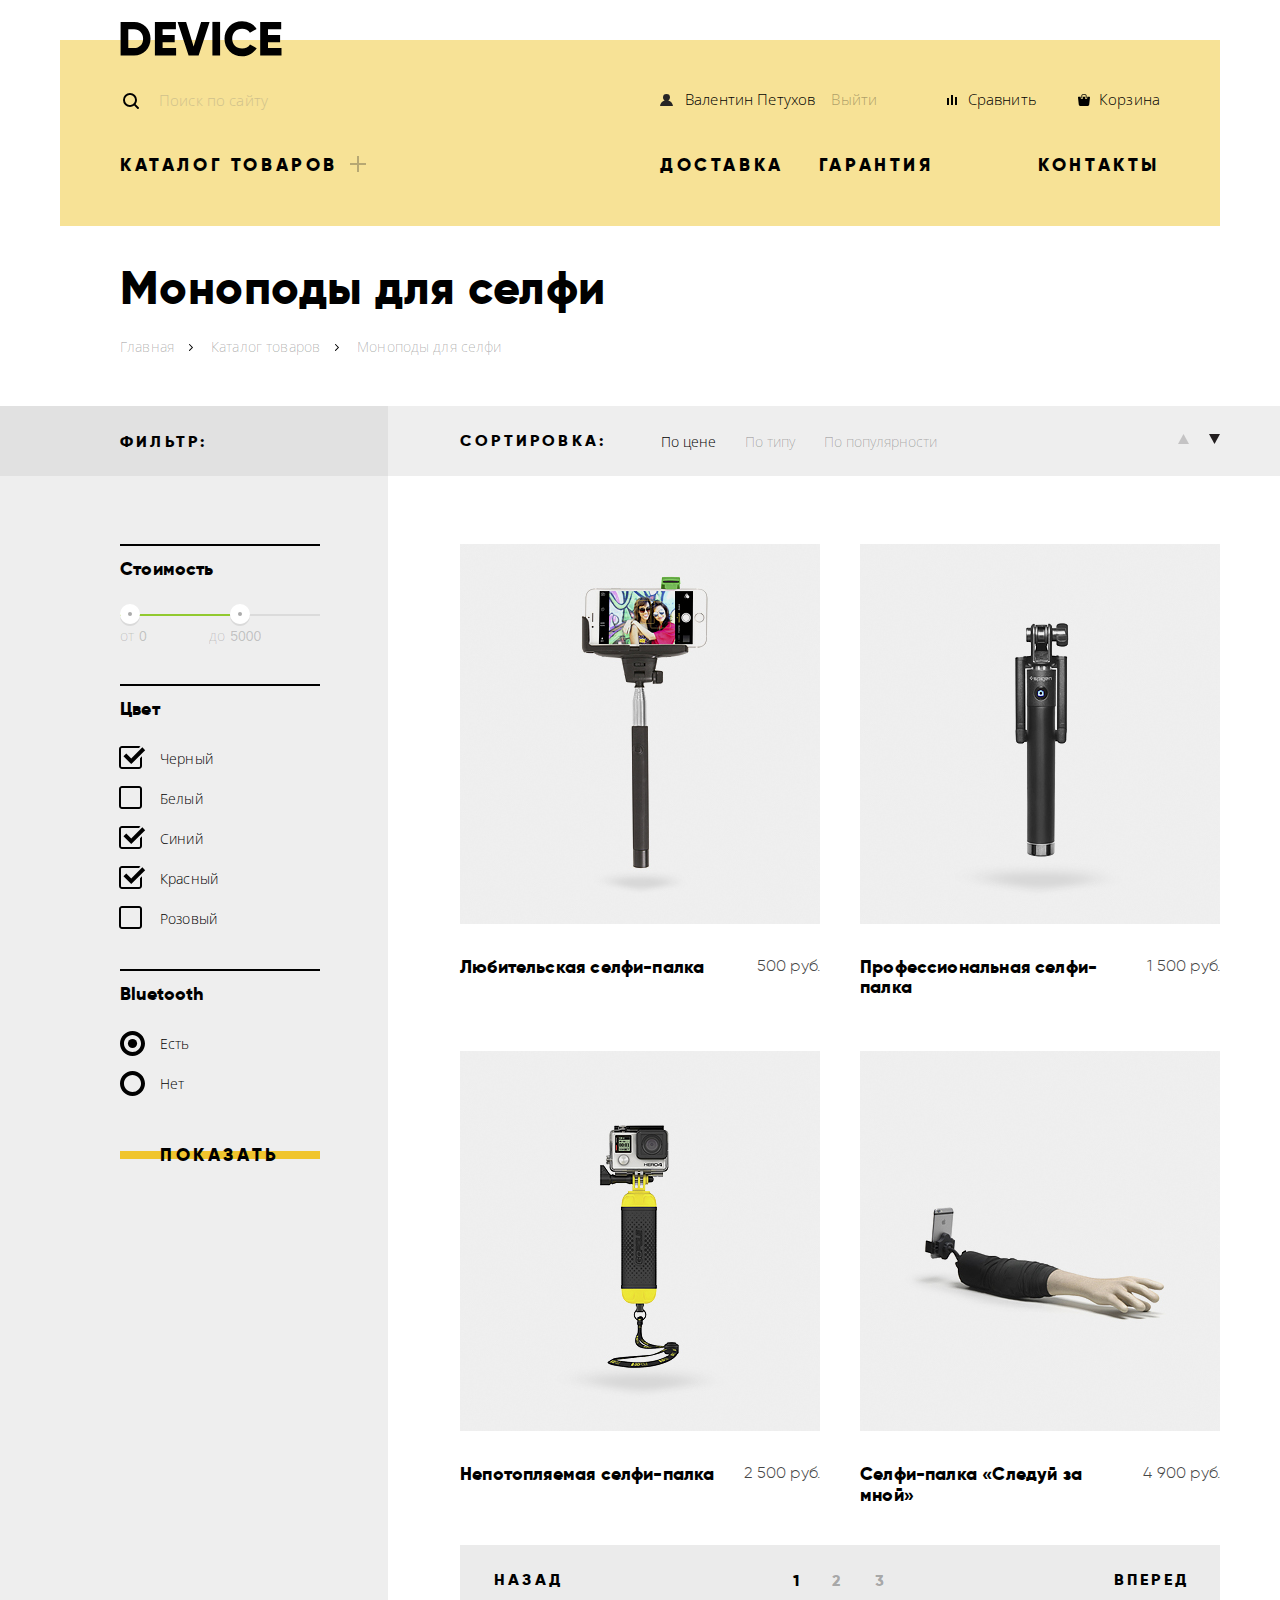
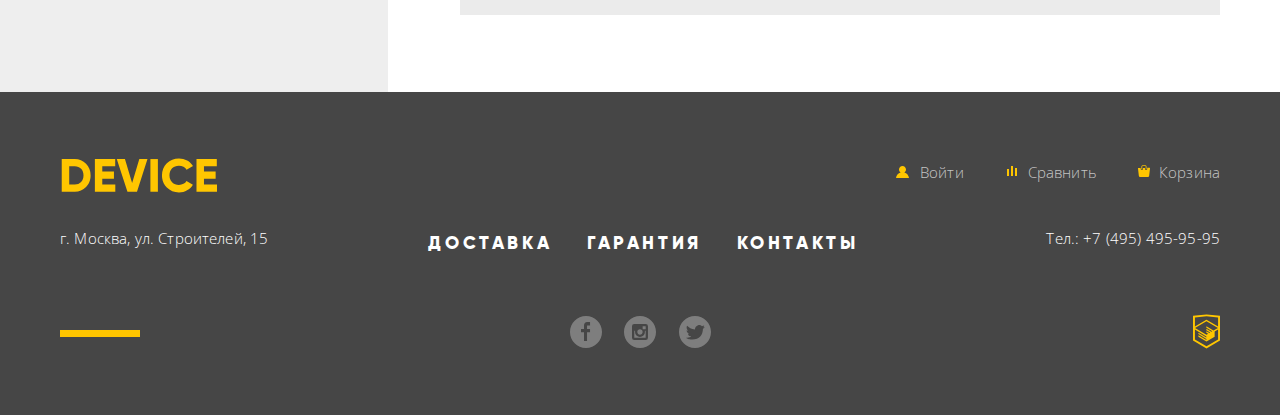
==== commit 3e9c5aec: "правки" ====
--- a/catalog.html
+++ b/catalog.html
@@ -5,7 +5,7 @@
     <title>HTML Academy: Девайс</title>
     <link href="https://fonts.googleapis.com/css?family=Open+Sans:300&amp;subset=cyrillic" rel="stylesheet">
     <link href="css/normalize.css" rel="stylesheet">
-    <link href="css/style.css" rel="stylesheet">
+    <link href="css/style.min.css" rel="stylesheet">
   </head>
   <body>
 
--- a/css/style.min.css
+++ b/css/style.min.css
@@ -0,0 +1 @@
+@-webkit-keyframes effect{0%{opacity:0}to{opacity:1}}@keyframes effect{0%{opacity:0}to{opacity:1}}@font-face{font-family:"Gilroy";src:url(../fonts/gilroyextrabold-webfont.woff2) format("woff2");font-weight:800;font-style:normal}@font-face{font-family:"Gilroy";src:url(../fonts/gilroylight-webfont.woff2) format("woff2");font-weight:300;font-style:normal}body{min-width:1200px;margin:0;padding:0;font-family:"Open Sans",Tahoma,sans-serif;font-size:15px;letter-spacing:.01em;line-height:30px;font-weight:300;color:#464646;background-color:#fff}a{text-decoration:none}.visually-hidden{position:absolute;width:1px;height:1px;margin:-1px;border:0;padding:0;white-space:nowrap;-webkit-clip-path:inset(100%);clip-path:inset(100%);clip:rect(0 0 0 0);overflow:hidden}.container{width:1160px;margin-left:auto;margin-right:auto;margin-bottom:0;padding-left:20px;padding-right:20px}.main-header{display:-webkit-box;display:-ms-flexbox;display:flex;-webkit-box-orient:vertical;-webkit-box-direction:normal;-ms-flex-direction:column;flex-direction:column;margin-top:40px;padding-left:60px;padding-right:60px;background-color:#f7e296;height:299px}.header-catalog{height:186px;margin-bottom:36px}.header-logo{margin-top:-19px;margin-bottom:24px;width:164px;height:36px}.cart-link:focus,.cart-link:hover,.compare-link:focus,.compare-link:hover,.login-link:focus .profile-link:focus,.login-link:hover,.main-header a[href]:focus,.main-header a[href]:hover,.profile-link:hover{opacity:.6}.cart-link:active,.compare-link:active,.login-link:active,.main-header a[href]:active,.profile-link:active{opacity:.3}.navigation,.search-navigation{display:-webkit-box;display:-ms-flexbox;display:flex}.navigation{-webkit-box-pack:justify;-ms-flex-pack:justify;justify-content:space-between;margin:0 0 25px}.search-navigation{position:relative;width:441px;white-space:nowrap}.search-navigation input{height:49px;width:356px;margin:0;padding-top:2px;padding-left:39px;padding-bottom:11px;border:0;font-family:"Open Sans",Tahoma,sans-serif;font-size:15px;letter-spacing:.01em;line-height:36px;font-weight:300;opacity:.3;border-bottom:2px solid transparent;background-color:transparent}.search-navigation::before{content:"";position:absolute;top:12px;left:3px;width:16px;height:16px;background-image:url(../img/search.svg);background-repeat:no-repeat;background-position:0 0}.search-navigation input:hover{opacity:.6;border-bottom:2px solid transparent}.search-navigation input:active,.search-navigation input:focus{opacity:1;border-bottom:2px solid #000;outline:0}.search-navigation-input:focus+.search{display:block}.navigation button{display:none;height:49px;width:85px;padding:0;margin:0;border:2px solid #000;border-radius:0;background-color:transparent}.navigation button:focus,.navigation button:hover{display:block;color:#fff;background-color:#000;outline:0}.navigation button:active{display:block;color:rgba(255,255,255,.3);background-color:#000;outline:0}.user-navigation{display:-webkit-box;display:-ms-flexbox;display:flex;-webkit-box-pack:justify;-ms-flex-pack:justify;justify-content:space-between;-ms-flex-wrap:wrap;flex-wrap:wrap;width:500px;margin:0;padding:0;font-size:15px;line-height:36px;color:#000}.login-link{position:relative;padding-left:25px}.cart-link::before,.catalog-link::after,.compare-link::before,.login-link::before{content:"";position:absolute;top:13px;left:0;width:13px;height:12px;background-image:url(../img/user.svg);background-repeat:no-repeat;background-position:0 0}.exit,.login{margin-right:16px}.exit{opacity:.3}.compare-link{position:relative;padding-left:27px}.compare{margin-left:auto}.cart-link::before,.catalog-link::after,.compare-link::before{top:14px;left:6px;width:10px;height:10px;background-image:url(../img/compare.svg)}.cart-link{position:relative;padding-left:25px}.cart{margin-left:37px}.cart-link::before,.catalog-link::after{top:13px;left:4px;width:12px;height:12px;background-image:url(../img/cart.svg)}.main-navigation{margin-bottom:38px;font-family:"Gilroy",Tahoma,sans-serif;font-size:18px;letter-spacing:.2em;line-height:normal;font-weight:800;text-transform:uppercase;color:#000}.site-navigation{display:-webkit-box;display:-ms-flexbox;display:flex;-webkit-box-pack:justify;-ms-flex-pack:justify;justify-content:space-between;-ms-flex-wrap:wrap;flex-wrap:wrap;padding:0;margin:0 auto}.main-navigation li{white-space:nowrap}.catalog{position:relative;width:540px;margin-left:0}.guarantee-link{margin-left:35px;margin-right:auto}.catalog-link::after{top:1px;left:221px;width:16px;height:16px;margin-left:9px;background-image:url(../img/plus.svg);opacity:.3}.site-navigation .drop-menu{position:absolute;top:20px;left:-60px;z-index:3;display:none;-webkit-box-orient:vertical;-webkit-box-direction:normal;-ms-flex-direction:column;flex-direction:column;-ms-flex-wrap:wrap;flex-wrap:wrap;-webkit-box-align:stretch;-ms-flex-align:stretch;align-items:stretch;-ms-flex-line-pack:start;align-content:flex-start;width:1160px;height:140px;margin:0;padding:25px 0 0;background:#f7e296;font-family:"Open Sans",Tahoma,sans-serif;font-size:15px;letter-spacing:.01em;line-height:36px;font-weight:300}.smart-watch{margin-bottom:40px}.drop-menu li{margin-left:60px}.drop-menu a{letter-spacing:normal;text-transform:none}.catalog:hover .drop-menu,.drop-menu a{display:-webkit-box;display:-ms-flexbox;display:flex}.drop-menu,.search-navigation,.site-navigation,.user-navigation{list-style:none}.drop-menu a,.site-navigation a,.user-navigation a{display:block;color:#000}.search-navigation a:hover,.site-navigation a:focus,.site-navigation a:hover,.user-navigation a:focus{color:rgba(0,0,0,.6)}.breadcrumbs a,.site-navigation a:active{color:rgba(0,0,0,.3)}.search-navigation a:focus{color:#000}.slide b{font-family:"Gilroy",Tahoma,sans-serif;font-size:47px;line-height:normal;font-weight:800;letter-spacing:.01em;color:#000}.company p,.info p,.slider-text p{font:inherit}.slider{position:relative;width:1160px;max-height:497px;margin:-112px auto 107px;padding:0}.slide{display:none;margin:0;padding:0}.slide-wrapper{display:-webkit-box;display:-ms-flexbox;display:flex;width:1160px;margin:0;padding:0}.slider-text{display:block;-webkit-box-ordinal-group:3;-ms-flex-order:2;order:2;width:560px;padding:0;margin-top:82px}.slider-text p{margin-top:23px;margin-right:65px;margin-bottom:45px}.slide img{-webkit-box-ordinal-group:2;-ms-flex-order:1;order:1}.slide-thirst img{margin-left:89px;margin-right:auto}.slide-second img,.slide-third img{margin-left:116px;margin-top:12px;margin-right:auto}.slide-second p,.slide-third p{margin-right:100px}.slide-third img{margin-top:65px;margin-left:30px}.slider-title{position:relative;z-index:2;margin-top:80px}.slider-title::after{content:"";position:absolute;top:-42px;left:0;width:100px;height:7px;background-color:#fff}.number{position:absolute;top:-12px;right:50px;font-family:"Gilroy",Tahoma,sans-serif;font-size:179px;line-height:179px;font-weight:800;color:#fff}.navigation-slider{position:absolute;top:328px;right:60px;display:-webkit-box;display:-ms-flexbox;display:flex;margin:0}.navigation-slider label{display:inline-block;width:12px;height:12px;margin-right:22px;vertical-align:top;background-image:url(../img/radio-off.svg);cursor:pointer}.table-slide{border:0}.stroke,.table-slide tbody{display:-webkit-box;display:-ms-flexbox;display:flex;margin:0;padding:0}.stroke{-webkit-box-orient:vertical;-webkit-box-direction:reverse;-ms-flex-direction:column-reverse;flex-direction:column-reverse;margin:0 78px 0 0}.slide-third .stroke{margin-right:45px}.stroke1{display:block;margin:0;padding:0;font-size:13px;font-weight:300;color:inherit}.button,.stroke2{font-family:"Gilroy",Tahoma,sans-serif;line-height:normal;color:#000}.stroke2{margin:0 0 5px;display:block;padding:0;font-size:36px;font-weight:300}.slider-text .button{width:210px;margin:0 0 52px}.button{position:relative;display:inline-block;z-index:1;padding:9px 5px;font-size:18px;letter-spacing:.2em;font-weight:800;vertical-align:middle;text-align:center;text-transform:uppercase;text-decoration:none}.button::after{content:"";position:absolute;top:50%;right:0;left:0;z-index:-1;-webkit-transform:translateY(-50%);-ms-transform:translateY(-50%);transform:translateY(-50%);height:8px;background-color:#f0c52e;-webkit-transition:height .3s ease-in-out;-o-transition:height .3s ease-in-out;transition:height .3s ease-in-out}.button:focus::after,.button:hover::after{height:100%}.button:active{display:inline-block;color:rgba(0,0,0,.3)}#product-1:checked~.container #slide1,#product-2:checked~.container #slide2,#product-3:checked~.container #slide3{display:-webkit-box;display:-ms-flexbox;display:flex}#product-1:checked~.container label[for=product-1],#product-2:checked~.container label[for=product-2],#product-3:checked~.container label[for=product-3]{background-image:url(../img/radio-on.svg)}.main-index input{display:none}.catalog-icon-list{display:-webkit-box;display:-ms-flexbox;display:flex;-webkit-box-pack:justify;-ms-flex-pack:justify;justify-content:space-between;-webkit-box-align:start;-ms-flex-align:start;align-items:flex-start;position:relative;top:0;margin:0;padding:0;list-style:none}.icon1::before,.icon2::before,.icon3::before,.icon4::before,.icon5::before,.icon6::before{content:"";position:absolute;top:0;z-index:1;width:160px;height:160px;background-image:url(../img/popular-1.svg);background-repeat:no-repeat;background-position:50% 50%}.icon2::before,.icon3::before,.icon4::before,.icon5::before,.icon6::before{background-image:url(../img/popular-2.svg);background-position:50% 100%}.icon3::before,.icon4::before,.icon5::before,.icon6::before{background-image:url(../img/popular-3.svg);background-position:55% 52%}.icon4::before,.icon5::before,.icon6::before{background-image:url(../img/popular-4.svg);background-position:50% 54%}.icon5::before,.icon6::before{background-image:url(../img/popular-5.svg);background-position:53% 52%}.icon6::before{background-image:url(../img/popular-6.svg);background-position:50% 55%}.catalog-icon-list h3{-webkit-box-ordinal-group:3;-ms-flex-order:2;order:2;margin-top:0;font-family:"Gilroy",Tahoma,sans-serif;font-size:18px;letter-spacing:.01em;line-height:normal;font-weight:800;vertical-align:top;list-style:none}.catalog-icon-categories div{-webkit-box-ordinal-group:2;-ms-flex-order:1;order:1;margin-bottom:35px;width:160px;height:160px;background-color:rgba(240,197,46,.5)}.catalog-icon-categories{position:relative;margin-left:40px;margin-bottom:85px}.catalog-icon-categories:first-child{margin-left:0}.icon{display:-webkit-box;display:-ms-flexbox;display:flex;-webkit-box-orient:vertical;-webkit-box-direction:normal;-ms-flex-direction:column;flex-direction:column;width:160px;margin-bottom:0;color:#000}.icon:focus::before,.icon:hover::before{background-color:#f0c52e}.icon:active h3,.icon:active::before{opacity:.3}.icon:active .catalog-icon-icons{background-color:#f0c52e}.info{position:relative;min-height:288px;margin-top:84px;margin-bottom:95px;padding:0;background-color:#e5e5e5}.info-block{display:-webkit-box;display:-ms-flexbox;display:flex;-webkit-box-pack:justify;-ms-flex-pack:justify;justify-content:space-between;position:relative}.info-navigation{position:relative;width:280px;margin-top:-19px;font-family:"Gilroy",Tahoma,sans-serif;font-size:18px;letter-spacing:.2em;line-height:normal;font-weight:800;text-transform:uppercase;color:#000}.info-about-us{display:none;position:relative;width:760px;margin-top:-28px;margin-left:120px}.info-navigation label{z-index:1;min-width:125px;max-width:250px;min-height:20px;padding-left:20px;padding-right:20px;margin-bottom:27px;background-color:transparent;border:0;outline:0;cursor:pointer}#info-button-1:checked~.info #delivery,#info-button-2:checked~.info #warranty,#info-button-3:checked~.info #credit{display:block}#info-button-1:checked~.info label[for=info-button-1],#info-button-2:checked~.info label[for=info-button-2],#info-button-3:checked~.info label[for=info-button-3]{color:#f7e184}#info-button-1:checked~.info label[for=info-button-1]::after,#info-button-2:checked~.info label[for=info-button-2]::after,#info-button-3:checked~.info label[for=info-button-3]::after{top:50%;width:280px;height:100%;background-color:#000}.info-navigation::before{content:"";position:absolute;top:-80px;left:277px;width:7px;height:319px;background-color:#000}.info-about{margin:0 0 26px;font-family:"Gilroy",Tahoma,sans-serif;font-size:47px;letter-spacing:.01em;line-height:normal;font-weight:800;color:#000}.info-about-us p{width:435px;margin:0;padding:0}.credit-icon,.delivery-icon,.warranty-icon{position:absolute;top:13px;left:558px;width:136px;height:164px;background-image:url(../img/delivery.svg);background-repeat:no-repeat}.credit-icon,.warranty-icon{top:-7px;left:543px;width:171px;height:195px;background-image:url(../img/warranty.svg)}.credit-icon{left:534px;width:156px;height:188px;background-image:url(../img/credit.svg)}.logotypes-fabricator{position:relative;display:-webkit-box;display:-ms-flexbox;display:flex;-webkit-box-pack:justify;-ms-flex-pack:justify;justify-content:space-between;-webkit-box-orient:horizontal;-webkit-box-direction:normal;-ms-flex-direction:row;flex-direction:row;padding:0;margin-bottom:86px;list-style:none}.logotype-1::before,.logotype-2::before,.logotype-3::before,.logotype-4::before{content:"";display:none;position:absolute;top:0;width:260px;height:100px;background-image:url(../img/logo-1_hover.png);background-repeat:no-repeat}.logotype-2::before,.logotype-3::before,.logotype-4::before{background-image:url(../img/logo-2_hover.png)}.logotype-3::before,.logotype-4::before{background-image:url(../img/logo-3_hover.png)}.logotype-4::before{background-image:url(../img/logo-4_hover.png)}.catalog-item:hover .catalog-hover,.logotype-1:hover::before,.logotype-2:hover::before,.logotype-3:hover::before,.logotype-4:hover::before{display:block}.about-us-title{position:relative;margin-top:47px;margin-bottom:40px;font-family:"Gilroy",Tahoma,sans-serif;font-size:47px;letter-spacing:.01em;line-height:normal;font-weight:800;color:#000}.about-us-title::after{content:"";position:absolute;top:-50px;left:0;width:80px;height:7px;background-color:#000}.company{display:-webkit-box;display:-ms-flexbox;display:flex;-webkit-box-pack:justify;-ms-flex-pack:justify;justify-content:space-between;padding:0;margin-bottom:82px}.about-us{width:560px;padding-right:75px}.contacts{width:560px;margin-left:40px}.about-us p{margin-bottom:30px}.contacts p{margin-bottom:38px}.about-us ul{margin-top:66px;margin-bottom:55px}.list{padding-left:35px;font-family:"Gilroy",Tahoma,sans-serif;font-size:16px;letter-spacing:0;line-height:40px;font-weight:800;color:#000;list-style:none}.breadcrumbs li,.list li{position:relative}.breadcrumbs li::after,.list li::before{content:"";position:absolute;background-repeat:no-repeat}.list li::before{left:-38px;top:11px;width:18px;height:18px;background-image:url(../img/bulit.svg)}.contacts img{margin-bottom:61px}.about-us-button,.write-us{min-width:250px;max-width:560px;cursor:pointer}.breadcrumbs,.page-title{margin-left:60px;margin-top:0;padding:0;letter-spacing:.01em}.page-title{line-height:normal;color:#000;margin-bottom:17px;font-family:"Gilroy",Tahoma,sans-serif;font-size:47px;font-weight:800}.breadcrumbs{display:-webkit-box;display:-ms-flexbox;display:flex;-webkit-box-pack:start;-ms-flex-pack:start;justify-content:flex-start;-ms-flex-wrap:wrap;flex-wrap:wrap;margin-bottom:44px;font-family:"Open Sans",Tahoma,sans-serif;font-size:14px;font-weight:300;color:rgba(0,0,0,.3);list-style:none}.breadcrumbs li{margin-right:37px}.breadcrumbs li::after{top:12px;right:-19px;width:4px;height:7px;background-image:url(../img/nav-arrow.svg);background-color:transparent}.breadcrumbs li:last-child{margin-right:0}.breadcrumbs a:focus,.breadcrumbs a:hover{color:rgba(0,0,0,.6)}.breadcrumbs a:active{color:rgba(0,0,0,.1)}.breadcrumbs-current::after{display:none}.titles-container{min-height:70px;margin:0;padding:0;background-color:rgba(0,0,0,.08)}.linear-gradient{background-image:-webkit-gradient(linear,left top,right top,color-stop(29%,#e1e1e1),color-stop(29%,#eee));background-image:-webkit-linear-gradient(left,#e1e1e1 29%,#eee 29%);background-image:-o-linear-gradient(left,#e1e1e1 29%,#eee 29%);background-image:linear-gradient(to right,#e1e1e1 29%,#eee 29%)}.linear-gradient-catalog{background-image:-webkit-gradient(linear,left top,right top,color-stop(29%,#eee),color-stop(29%,#fff));background-image:-webkit-linear-gradient(left,#eee 29%,#fff 29%);background-image:-o-linear-gradient(left,#eee 29%,#fff 29%);background-image:linear-gradient(to right,#eee 29%,#fff 29%)}.titles-wrapper{display:-webkit-box;display:-ms-flexbox;display:flex;-webkit-box-pack:justify;-ms-flex-pack:justify;justify-content:flex-end;-webkit-box-align:center;-ms-flex-align:center;align-items:center;height:70px;padding:0}.filtrs-title,.sort-title{padding:0;font-family:"Gilroy",Tahoma,sans-serif;font-size:16px;letter-spacing:.2em;line-height:normal;font-weight:800;text-transform:uppercase;color:#000}.sort-title{margin:0}.filtrs-title{margin:-127px 0 108px}.sort{display:-webkit-box;display:-ms-flexbox;display:flex;-webkit-box-pack:justify;-ms-flex-pack:justify;justify-content:space-between;-webkit-box-align:center;-ms-flex-align:center;align-items:center;width:760px}.sort-list a{font-size:14px;letter-spacing:0;line-height:18px;font-weight:300;color:rgba(0,0,0,.3)}.sort-list a:focus,.sort-list a:hover{color:rgba(0,0,0,.6)}.current a,.sort-list a:active{color:#000}.sort-list,.sort-list-min{display:-webkit-box;display:-ms-flexbox;display:flex;-webkit-box-pack:start;-ms-flex-pack:start;justify-content:flex-start;width:500px;padding:0;margin:0 auto 0 55px;list-style:none}.sort-list li{margin-right:29px}.sort-list-min{-webkit-box-pack:justify;-ms-flex-pack:justify;justify-content:space-between;width:42px;height:15px;margin:0}.max,.min{position:relative;width:11px;height:10px}.max a::after,.min a::after{content:"";top:0;left:0;position:absolute;width:11px;height:10px;background-repeat:no-repeat}.max a::after{opacity:.2;background-image:url(../img/icon-up-dir.svg)}.min a::after{background-image:url(../img/icon-down-dir.svg)}.max a:focus::after,.max a:hover::after,.min a:focus::after,.min a:hover::after{opacity:.4}.max a:active::after,.min a:active::after{opacity:1}.catalog-container .container{display:-webkit-box;display:-ms-flexbox;display:flex}.filtrs{width:200px;padding:0;margin-top:84px;margin-left:60px}.filter legend::before{content:"";top:-15px;position:absolute;width:200px;height:2px;background-color:#000}.filter fieldset{border:0;padding:0}.price-block{margin:0 0 52px}.color-block{margin:0 0 45px}.bluetooth-block{margin:0 0 49px}.filter legend{position:relative;margin-bottom:20px;font-family:"Gilroy",Tahoma,sans-serif;font-size:18px;letter-spacing:.01em;line-height:normal;font-weight:800;color:#000}.price-controls{height:23px;margin:0;padding:0}.price-controls input,.price-controls label{color:rgba(0,0,0,.2);letter-spacing:0;line-height:22px}.price-controls input{width:64px;padding-left:5px;font-size:14px;font-weight:300;background-color:transparent;border:0;outline:0}.filter-option label,.price-controls label{font-size:14px;font-weight:300;cursor:pointer}.price-controls label{vertical-align:top;display:inline-block}.range-controls{position:relative;margin-top:15px;margin-bottom:8px}.range-controls .scale{height:2px;background:#dbdbdb}.range-controls .bar{width:55%;height:2px;background:#91c92f}.range-toggle{position:absolute;top:-10px;width:20px;height:23px;background-image:url(../img/filter-button.svg);background-repeat:no-repeat;cursor:pointer;-webkit-transition:-webkit-transform .3s ease-in-out;-o-transition:transform .3s ease-in-out;transition:transform .3s ease-in-out;transition:transform .3s ease-in-out,-webkit-transform .3s ease-in-out}.range-toggle:active{-webkit-transform:scale(1.2);-ms-transform:scale(1.2);transform:scale(1.2)}.range-toggle-min{left:0}.range-toggle-max{left:55%}.filter-option label{position:relative;display:block;letter-spacing:.01em;line-height:40px;color:#000}.filter ul{margin:0;padding:0;list-style:none}.filter-option{margin-left:40px;padding:0}.filter-input:focus,.filter-input:hover,.main-footer a[href]:focus,.main-footer a[href]:hover{opacity:.6}.filter-input:disabled+label{opacity:.25}.filter-input-checkbox+label::before{content:"";position:absolute;top:7px;left:-41px;width:23px;height:23px;background-image:url(../img/checkbox-off.svg);background-repeat:no-repeat}.filter-input-checkbox:checked+label::before{content:"";position:absolute;top:7px;left:-41px;width:27px;height:23px;background-image:url(../img/checkbox-on.svg);background-repeat:no-repeat}.filter-input-radio+label::before{content:"";position:absolute;top:7px;left:-40px;width:25px;height:25px;background-image:url(../img/radio-off.svg);background-repeat:no-repeat}.filter-input-radio:checked+label::before{content:"";position:absolute;top:7px;left:-40px;width:25px;height:25px;background-image:url(../img/radio-on.svg);background-repeat:no-repeat}.filter-input-checkbox+label:focus::before,.filter-input-checkbox+label:hover::before,.filter-input-checkbox:checked+label:focus::before,.filter-input-checkbox:checked+label:hover::before,.filter-input-radio+label:focus::before,.filter-input-radio+label:hover::before,.filter-input-radio:checked+label:focus::before,.filter-input-radio:checked+label:hover::before{opacity:.6}.catalog-list,.catalog-wrapper{width:760px;display:-webkit-box;display:-ms-flexbox;display:flex}.catalog-wrapper{-webkit-box-orient:vertical;-webkit-box-direction:normal;-ms-flex-direction:column;flex-direction:column;margin-top:68px;margin-left:140px}.catalog-list{margin:0;padding:0;-webkit-box-pack:justify;-ms-flex-pack:justify;justify-content:space-between;-ms-flex-wrap:wrap;flex-wrap:wrap;list-style:none}.catalog-item-image{-webkit-box-ordinal-group:0;-ms-flex-order:-1;order:-1;width:360px;height:380px;margin:0 0 33px;background-color:#ececec}.catalog-item{display:-webkit-box;display:-ms-flexbox;display:flex;-ms-flex-wrap:wrap;flex-wrap:wrap;-ms-flex-line-pack:start;align-content:flex-start;position:relative;width:360px;min-height:465px;margin-bottom:42px;margin-right:40px}.catalog-item:nth-child(2n){margin-right:0}.device,.price{font-family:"Gilroy",Tahoma,sans-serif;letter-spacing:.01em;line-height:normal}.device{margin:0;text-transform:none;font-size:18px;font-weight:800;color:#000}.catalog-item a{width:260px;margin:0;padding:0}.price{width:100px;font-size:16px;font-weight:300;color:#464646;text-align:right}.catalog-hover{position:absolute;top:0;left:0;display:none;text-align:center;width:360px;height:207px;padding-top:173px;padding-left:0;background-color:rgba(238,238,238,.7)}.new{position:relative}.new::before{content:"";top:28px;right:27px;z-index:3;position:absolute;width:60px;height:61px;background-image:url(../img/new.png);background-repeat:no-repeat}.catalog-cart,.filter button{width:200px;border:0;border-radius:0;background-color:transparent;cursor:pointer}.filter button{margin-top:-30px}.catalog-cart:focus,.catalog-cart:hover,.filter button:focus,.filter button:hover{outline:0}.catalog-cart:active,.filter button:active{color:rgba(0,0,0,.3);background-color:#f0c52e;outline:0}.catalog-compare{font-size:13px;letter-spacing:.01em;font-weight:300;color:rgba(0,0,0,.5);text-align:center;vertical-align:middle;border:0;border-radius:0;background-color:inherit}.catalog-compare:focus,.catalog-compare:hover{color:#000;outline:0}.catalog-compare:active{color:rgba(0,0,0,.2);outline:0}.catalog-hover,.pagination-item,.pagination-menu{list-style:none}.pagination-container{-webkit-box-align:center;-ms-flex-align:center;align-items:center;width:760px;height:70px;margin-left:0;margin-top:-13px;margin-bottom:77px;background-color:rgba(0,0,0,.08)}.pagination-container,.pagination-list{display:-webkit-box;display:-ms-flexbox;display:flex;-webkit-box-pack:justify;-ms-flex-pack:justify;justify-content:space-between;padding:0}.pagination-item{margin-left:30px}.pagination-item:first-child{margin-left:0}.pagination-item a{font-family:"Gilroy",Tahoma,sans-serif;font-size:16px;letter-spacing:.2em;line-height:normal;font-weight:800;color:rgba(0,0,0,.3)}.pagination-item a:focus,.pagination-item a:hover{color:rgba(0,0,0,.6)}.pagination-item a:active,.pagination-item-current a{color:#000}.pagination-menu{width:137px;height:70px;font-family:"Gilroy",Tahoma,sans-serif;font-size:16px;letter-spacing:.2em;line-height:normal;font-weight:800;border:0;border-radius:0;background-color:transparent}.pagination-menu:focus,.pagination-menu:hover{background-color:rgba(0,0,0,.08)}.pagination-menu:active{color:rgba(0,0,0,.3);background-color:rgba(0,0,0,.08)}.main-footer{min-height:261px;padding-top:62px;color:#fff;background-color:#464646}.first-line{display:-webkit-box;display:-ms-flexbox;display:flex;-webkit-box-pack:justify;-ms-flex-pack:justify;justify-content:space-between;margin-bottom:21px}.footer-logo{margin-top:4px}.main-footer a[href]:active{opacity:.3}.footer-site-navigation,.footer-user-navigation{list-style:none}.footer-user-navigation{width:328px;display:-webkit-box;display:-ms-flexbox;display:flex;-webkit-box-pack:justify;-ms-flex-pack:justify;justify-content:space-between;padding:0;margin:0;font-size:15px;line-height:36px;text-align:right}.footer-user-navigation a{color:rgba(255,255,255,.7)}.login-link-footer{position:relative;padding-left:28px}.cart-link-footer::before,.compare-link-footer::before,.login-link-footer::before{content:"";position:absolute;top:4px;left:4px;width:13px;height:12px;background-image:url(../img/user_footer.svg);background-repeat:no-repeat;background-position:0 0}.compare-link-footer{position:relative;padding-left:27px}.cart-link-footer::before,.compare-link-footer::before{left:6px;width:10px;height:10px;background-image:url(../img/compare_footer.svg)}.cart-link-footer{position:relative;padding-left:25px}.cart-link-footer::before{top:3px;left:4px;width:12px;height:12px;background-image:url(../img/cart_footer.svg)}.cart-link-footer:focus,.cart-link-footer:hover,.compare-link-footer:focus,.compare-link-footer:hover,.login-link-footer:focus,.login-link-footer:hover{opacity:.6}.cart-link-footer:active,.compare-link-footer:active,.login-link-footer:active{opacity:.3}.second-line{display:-webkit-box;display:-ms-flexbox;display:flex;-webkit-box-pack:justify;-ms-flex-pack:justify;justify-content:space-between;-webkit-box-align:end;-ms-flex-align:end;align-items:flex-end;margin-bottom:61px;padding:0}.footer-contact{padding:0;margin:0 160px 0 0}.footer-contact-phone{padding:0;margin:0 0 0 auto}.footer-site-navigation{width:430px;display:-webkit-box;display:-ms-flexbox;display:flex;-webkit-box-pack:justify;-ms-flex-pack:justify;justify-content:space-between;-webkit-box-align:center;-ms-flex-align:center;align-items:center;padding:0;margin:0;font-family:"Gilroy",Tahoma,sans-serif;font-size:18px;letter-spacing:.2em;line-height:normal;font-weight:800;text-transform:uppercase;color:#000;text-align:center}.footer-site-navigation a{color:#fff}.footer-site-navigation a:focus,.footer-site-navigation a:hover{color:rgba(255,255,255,.6)}.footer-site-navigation a:active{color:rgba(255,255,255,.3)}.footer-social,.third-line{display:-webkit-box;display:-ms-flexbox;display:flex;-webkit-box-pack:justify;-ms-flex-pack:justify;justify-content:space-between}.third-line{position:relative;padding:0}.third-line::before{content:"";position:absolute;top:16px;left:0;width:80px;height:7px;background-color:#ffc600}.footer-social{width:141px;-webkit-box-align:center;-ms-flex-align:center;align-items:center;margin:0 auto;padding:0 0 0 27px;text-align:center;list-style:none;opacity:.3}.footer-social a:focus,.footer-social a:hover,.html-academy:focus,.html-academy:hover{opacity:.6}.footer-social a:active{opacity:.1}.social-button{color:#fff}.html-academy:active{opacity:.3}.modal{position:fixed;display:none}.modal-show{display:block;-webkit-animation:effect 1s;animation:effect 1s}.modal-map,.modal-write-us{top:50%;left:50%;z-index:5;margin-left:-480px;margin-top:-280px;background-color:#fff}.modal-write-us{min-height:380px;padding:93px 100px 80px;color:#000;width:760px;-webkit-box-shadow:0 10px 20px 0 rgba(4,6,6,.2),-40px 0 40px -40px rgba(2,4,6,.75),40px 0 40px -40px rgba(2,4,6,.75);box-shadow:0 10px 20px 0 rgba(4,6,6,.2),-40px 0 40px -40px rgba(2,4,6,.75),40px 0 40px -40px rgba(2,4,6,.75)}.modal-map p{position:absolute;top:0;left:0;z-index:1;margin:0}.modal-map iframe{position:relative;z-index:2;border:0}.modal-map{width:960px;height:559px;-webkit-box-shadow:0 10px 20px 0 rgba(4,6,6,.2);box-shadow:0 10px 20px 0 rgba(4,6,6,.2)}.modal-close{position:absolute;top:22px;right:22px;z-index:3;width:55px;height:55px;background-image:url(../img/modal-close.svg);background-color:transparent;border:0;border-radius:0;opacity:.5;cursor:pointer}.modal-close:focus,.modal-close:hover{opacity:1;outline:0}.modal-close:active{opacity:.3;outline:0}.write-us-form p{margin-top:0;margin-bottom:32px}.write-us-item label{font-family:"Gilroy",Tahoma,sans-serif;font-size:18px;letter-spacing:0;font-weight:800;color:#000;margin-bottom:7px}.write-us-form{display:-webkit-box;display:-ms-flexbox;display:flex;-ms-flex-wrap:wrap;flex-wrap:wrap}.write-us-form input[type=email],.write-us-form input[type=text],.write-us-form textarea{font:inherit;font-size:14px;letter-spacing:0;line-height:18px;font-weight:300;color:rgba(70,70,70,.4);background-color:rgba(245,245,245,.5);-webkit-box-sizing:border-box;box-sizing:border-box;padding:13px 20px;border:3px solid transparent}.write-us-form input[type=email],.write-us-form input[type=text]{margin:0;width:360px}.name-input{margin-right:40px}.write-us-form textarea{width:760px}.write-us-item{display:-webkit-box;display:-ms-flexbox;display:flex;-webkit-box-orient:vertical;-webkit-box-direction:normal;-ms-flex-direction:column;flex-direction:column}.write-us-form input:hover,.write-us-form textarea:hover{background-color:rgba(245,245,245,.8);border:3px solid transparent;outline:0}.write-us-form input:focus,.write-us-form textarea:focus{background-color:#fff;border:3px solid #f0c52e;opacity:0,5;outline:0}.write-us-form input:invalid{background-color:#edb5b5;border:3px solid transparent;opacity:0,5;outline:0}.write-us-form button{min-width:200px;font-family:"Gilroy",Tahoma,sans-serif;font-size:18px;letter-spacing:.2em;font-weight:800;color:#000;text-align:center;vertical-align:middle;text-transform:uppercase;border:0;border-radius:0;background-color:inherit;cursor:pointer}.write-us-form button:focus,.write-us-form button:hover{outline:0}.write-us-form button:active{color:rgba(0,0,0,.3);background-color:#f0c52e;outline:0}
